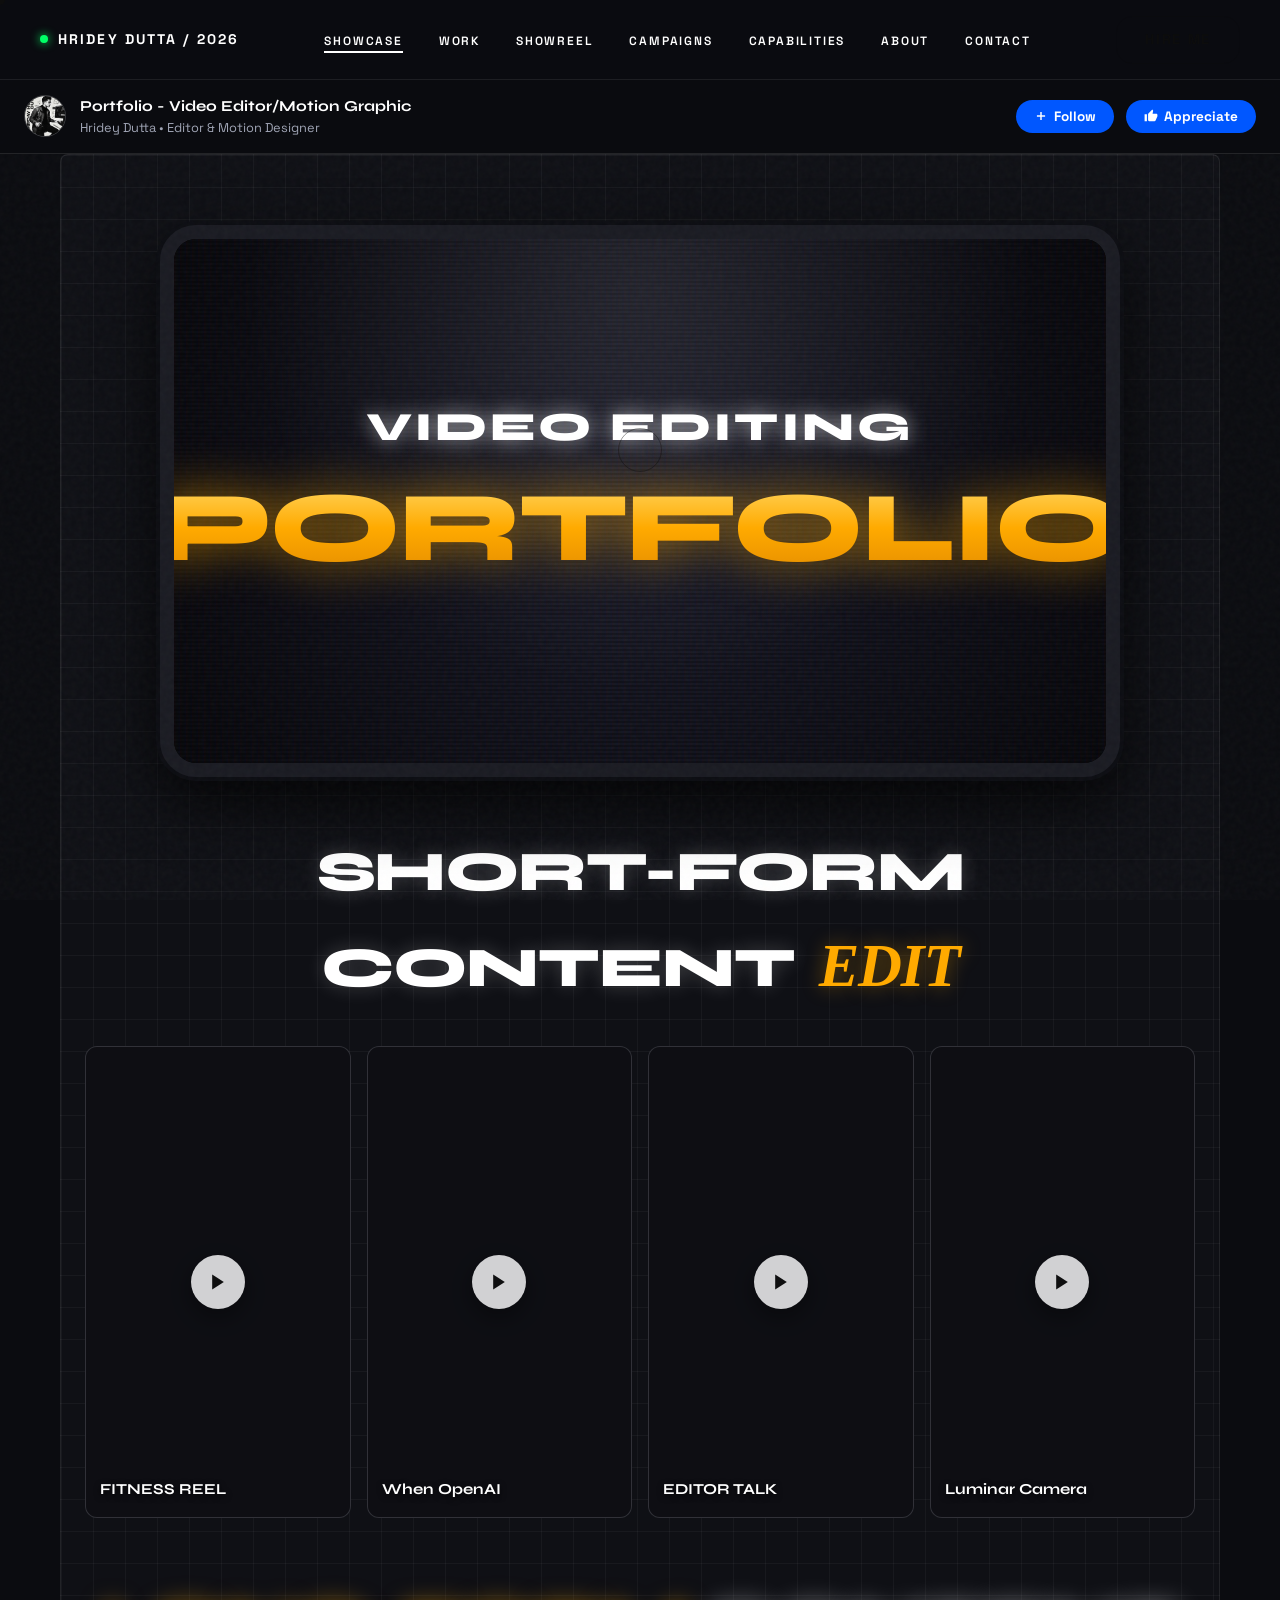
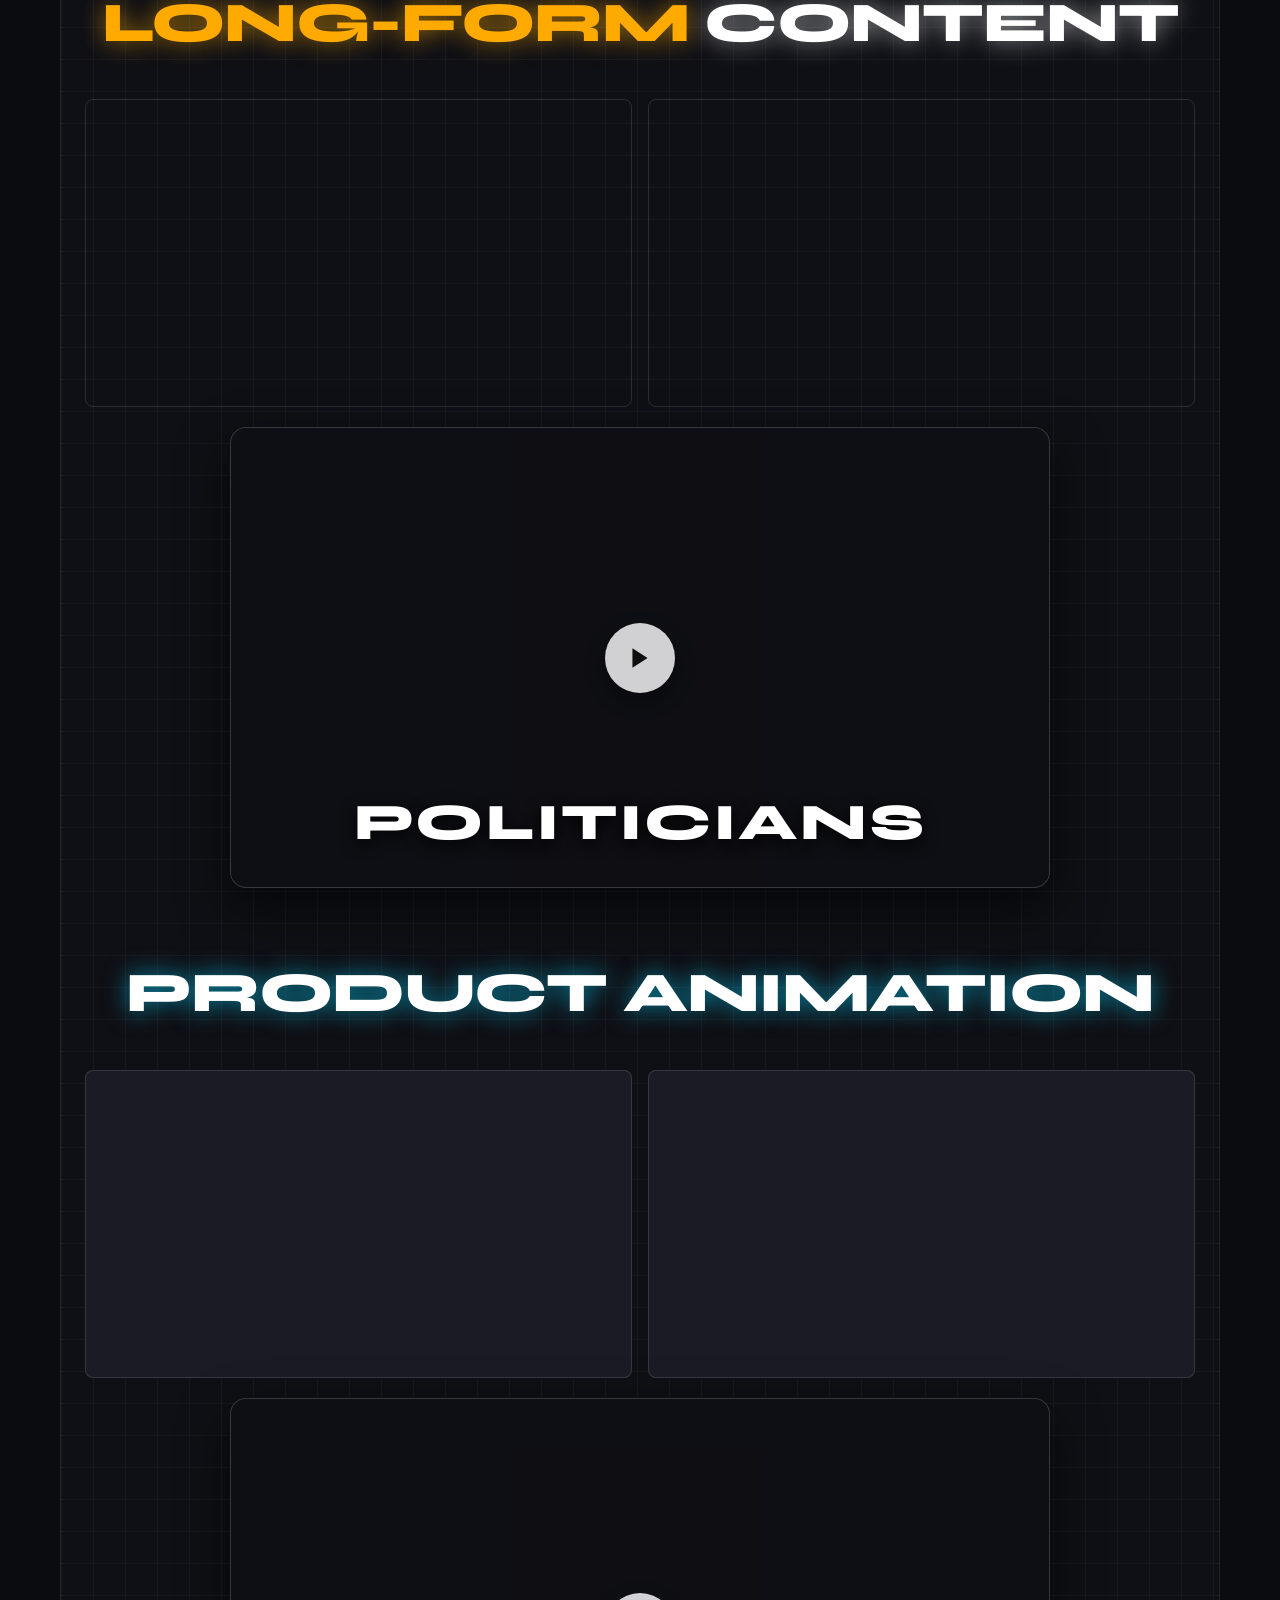
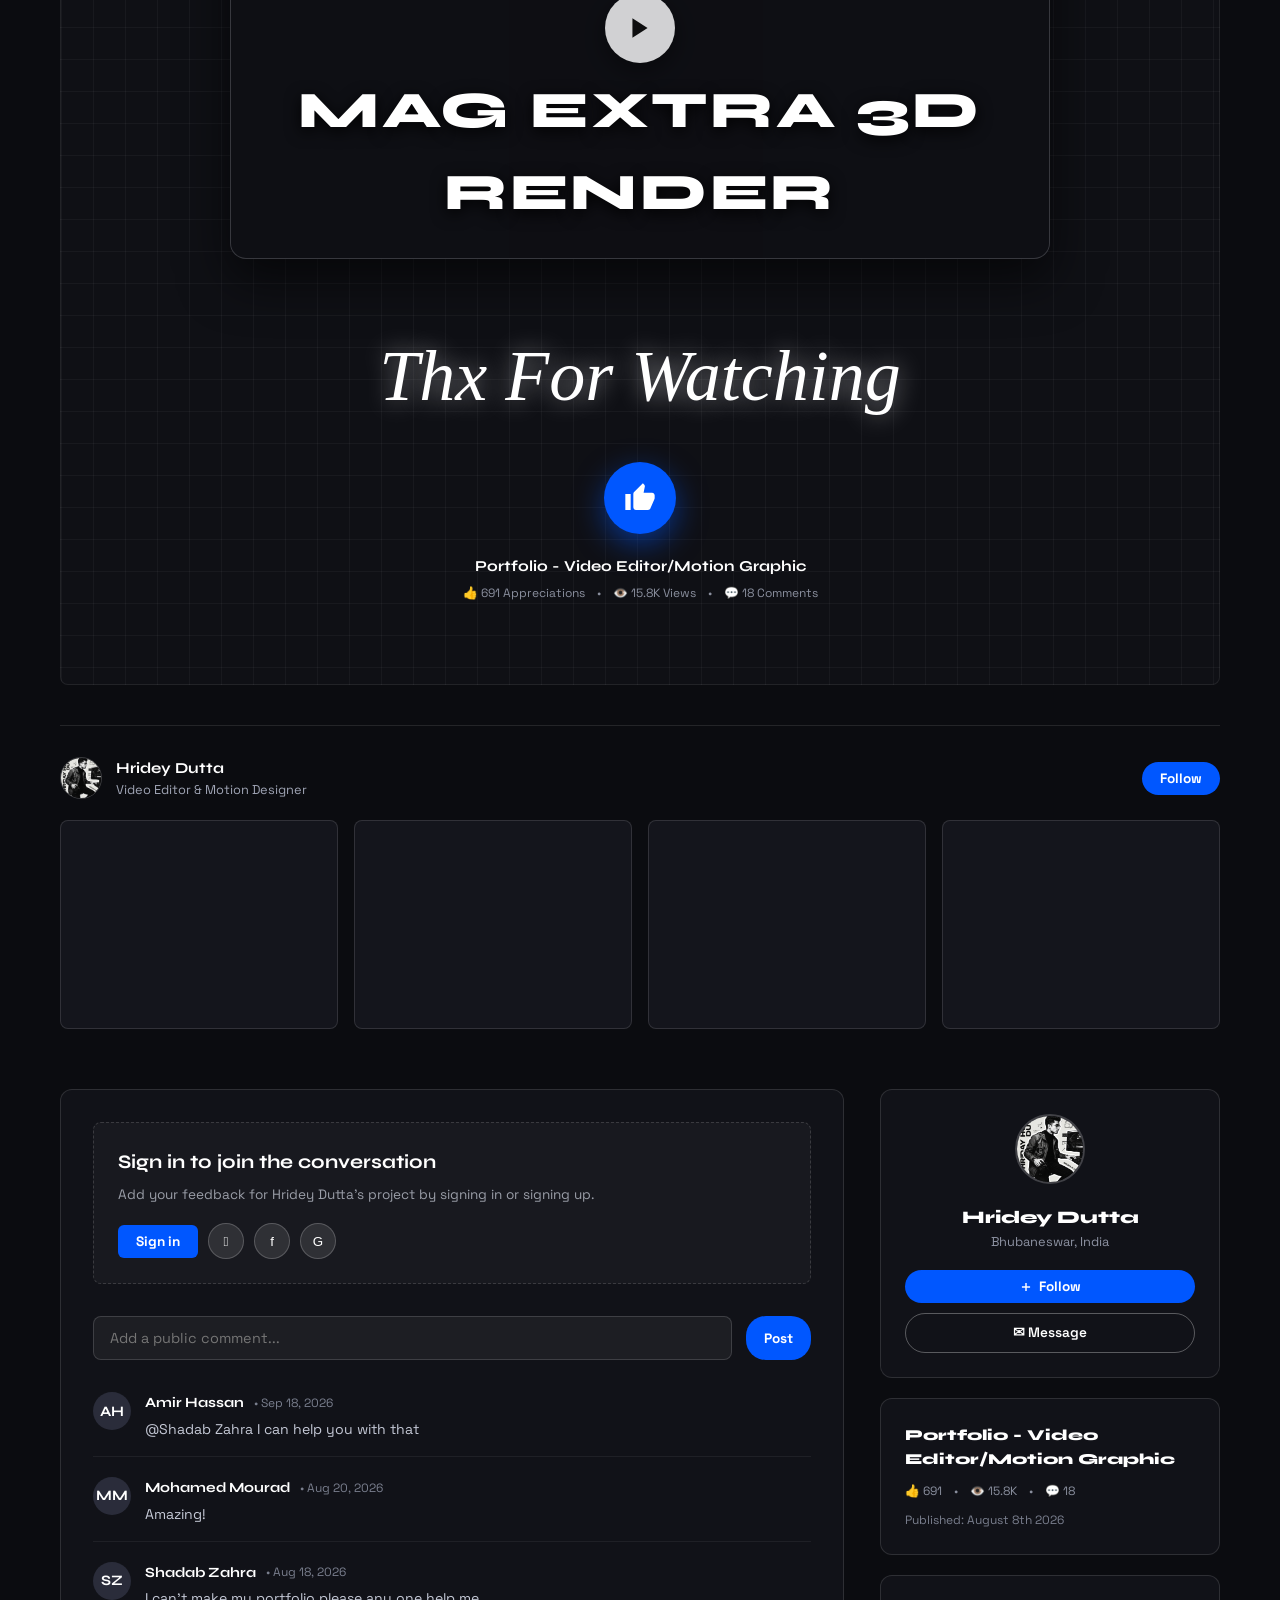
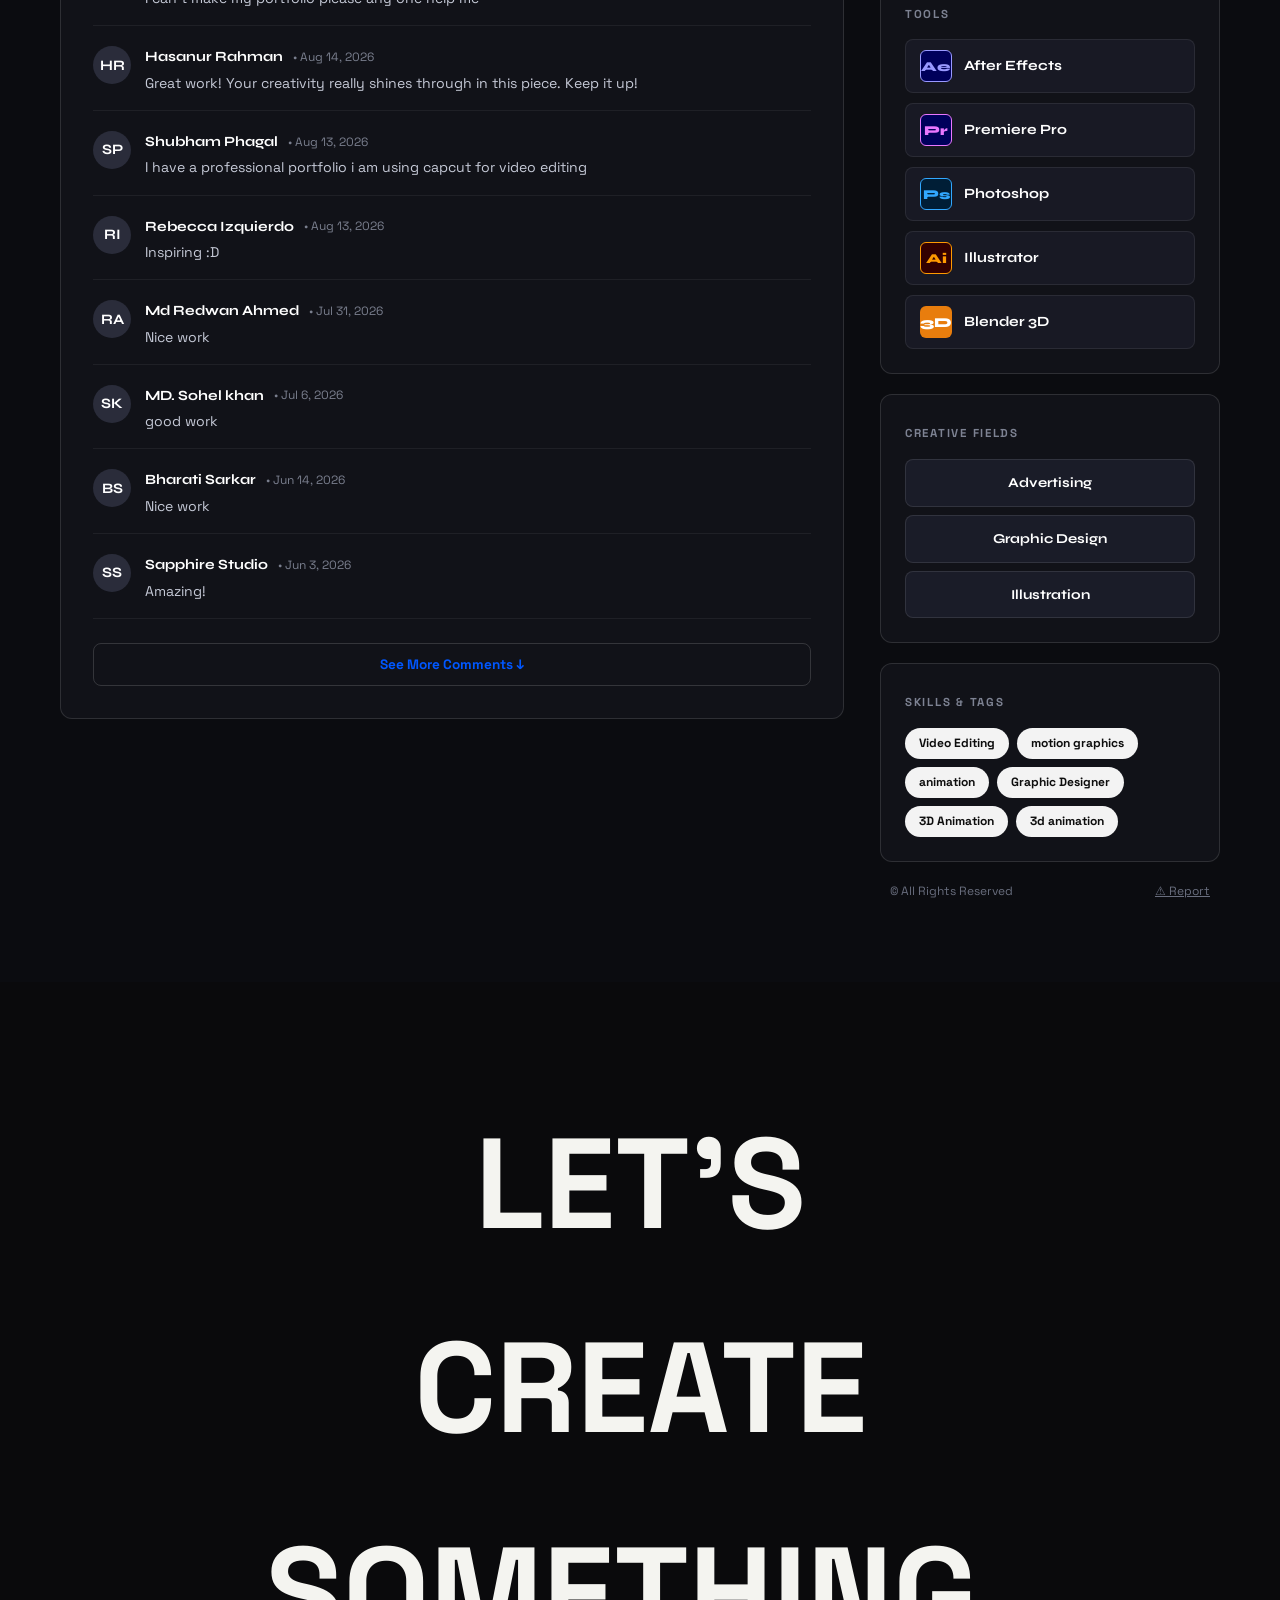
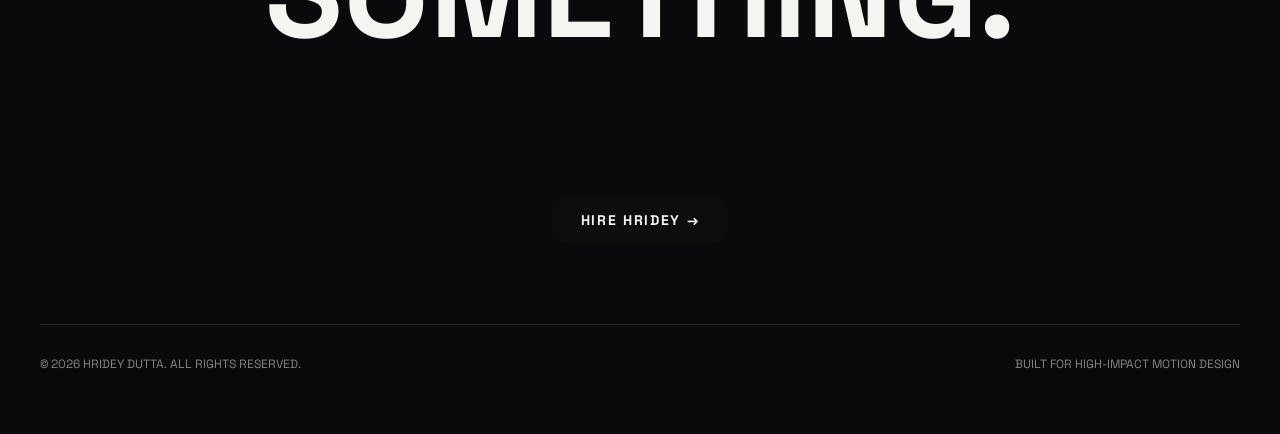
==== index.html @ b295a750 "Initial commit - Fully responsive portfolio website for Hridey Dutta with Git LFS" ====
<!DOCTYPE html>
<html lang="en">
<head>
  <meta charset="UTF-8">
  <meta name="viewport" content="width=device-width, initial-scale=1.0">
  <title>Portfolio - Video Editor / Motion Graphic :: Hridey Dutta 2026</title>
  <meta name="description" content="Official Behance Showcase Portfolio for Hridey Dutta — High-end Video Editor & Motion Graphic Designer featuring Short-Form Reels, Long-Form Content, and 3D Product Animation.">
  <link rel="stylesheet" href="styles.css?v=2026">
</head>
<body>

  <!-- Accessible Primary Semantic H1 -->
  <h1 class="sr-only">Hridey Dutta — Video Editor & Motion Graphic Designer Portfolio</h1>

  <!-- Background Technical Graph Paper Grid & Noise -->
  <div class="bg-grid"></div>
  <div class="bg-noise"></div>

  <!-- Custom Cursor Engine -->
  <div id="custom-cursor"></div>
  <div id="custom-cursor-follower">
    <span class="cursor-badge">PLAY</span>
  </div>

  <!-- Header Navigation -->
  <header class="header-nav">
    <a href="index.html" class="nav-brand">
      <span class="status-dot"></span>
      HRIDEY DUTTA / 2026
    </a>

    <ul class="nav-links">
      <li><a href="index.html" class="active" data-cursor="VIEW">SHOWCASE</a></li>
      <li><a href="work.html" data-cursor="VIEW">WORK</a></li>
      <li><a href="showreel.html" data-cursor="PLAY">SHOWREEL</a></li>
      <li><a href="campaigns.html" data-cursor="VIEW">CAMPAIGNS</a></li>
      <li><a href="capabilities.html" data-cursor="OPEN">CAPABILITIES</a></li>
      <li><a href="about.html" data-cursor="OPEN">ABOUT</a></li>
      <li><a href="contact.html" data-cursor="OPEN">CONTACT</a></li>
    </ul>

    <a href="contact.html" class="btn btn-secondary" data-cursor="OPEN">HIRE ME</a>

    <button class="btn btn-secondary mobile-menu-trigger" id="mobile-menu-trigger" aria-label="Open Navigation Menu">
      MENU
    </button>
  </header>

  <!-- Mobile Navigation Overlay -->
  <div class="mobile-nav-overlay" id="mobile-nav-overlay">
    <div class="mobile-nav-header">
      <a href="index.html" class="nav-brand">HRIDEY DUTTA / 2026</a>
      <button class="mobile-nav-close" id="mobile-nav-close" aria-label="Close Navigation Menu">&times;</button>
    </div>

    <ul class="mobile-nav-menu">
      <li><a href="index.html" class="active">SHOWCASE</a></li>
      <li><a href="work.html">WORK</a></li>
      <li><a href="showreel.html">SHOWREEL</a></li>
      <li><a href="campaigns.html">CAMPAIGNS</a></li>
      <li><a href="capabilities.html">CAPABILITIES</a></li>
      <li><a href="about.html">ABOUT</a></li>
      <li><a href="contact.html">CONTACT</a></li>
    </ul>

    <div class="mobile-nav-footer">
      <div>© 2026 HRIDEY DUTTA</div>
      <div>VIDEO & MOTION DESIGN</div>
    </div>
  </div>

  <!-- MAIN BEHANCE SHOWCASE CONTAINER -->
  <main class="behance-showcase-container">

    <!-- Sticky Top Creator Bar -->
    <div class="behance-top-bar">
      <div class="behance-creator-meta">
        <img src="assets/hridey_portrait.jpg" alt="Hridey Dutta" class="behance-avatar-img">
        <div class="behance-title-group">
          <h2>Portfolio - Video Editor/Motion Graphic</h2>
          <p>Hridey Dutta • Editor & Motion Designer</p>
        </div>
      </div>

      <div class="behance-top-actions">
        <button class="behance-btn-blue follow-toggle-btn" data-cursor="OPEN">
          <svg width="14" height="14" viewBox="0 0 24 24" fill="none" stroke="currentColor" stroke-width="2.5"><line x1="12" y1="5" x2="12" y2="19"/><line x1="5" y1="12" x2="19" y2="12"/></svg>
          <span class="follow-text">Follow</span>
        </button>
        <button class="behance-btn-blue appreciate-toggle-btn" data-cursor="OPEN">
          <svg width="14" height="14" viewBox="0 0 24 24" fill="currentColor"><path d="M1 21h4V9H1v12zm22-11c0-1.1-.9-2-2-2h-6.31l.95-4.57.03-.32c0-.41-.17-.79-.44-1.06L14.17 1 7.58 7.59C7.22 7.95 7 8.45 7 9v10c0 1.1.9 2 2 2h9c.83 0 1.54-.5 1.84-1.22l3.02-7.05c.09-.23.14-.47.14-.73v-2z"/></svg>
          <span class="appreciate-text">Appreciate</span>
        </button>
      </div>
    </div>

    <div class="behance-canvas">

      <!-- HERO SECTION: CRT TV SCREEN WITH "VIDEO EDITING PORTFOLIO" -->
      <div class="behance-grid-box">
        <div class="crt-hero-container open-modal-card"
             data-video="videos/showreel_main.mp4"
             data-title="VIDEO EDITING PORTFOLIO SHOWCASE"
             data-category-label="FEATURED SHOWREEL"
             data-year="2026"
             data-desc="Main featured video editing and motion graphics showcase compiling commercial edits, 3D product animations, and short-form content."
             data-tech="After Effects, Premiere Pro, DaVinci Resolve, Cinema 4D">
          <div class="crt-screen-content">
            <video muted loop playsinline autoplay preload="auto" style="position: absolute; inset: 0; width: 100%; height: 100%; object-fit: cover; opacity: 0.35;">
              <source src="videos/showreel_main.mp4" type="video/mp4">
            </video>
            <div class="crt-glow-title">
              <div class="sub-title">Video Editing</div>
              <div class="main-title">Portfolio</div>
            </div>
          </div>
        </div>

        <!-- SECTION 1: SHORT-FORM CONTENT EDIT -->
        <div class="behance-section-header">
          <h2 class="glow-title-bold">
            Short-Form Content <span class="glow-title-script">edit</span>
          </h2>
        </div>

        <div class="reels-grid-4">
          <!-- Reel 1 -->
          <div class="reel-card-portrait open-modal-card"
               data-video="videos/gym_fitness.mp4"
               data-title="HIGH RETENTION FITNESS REEL"
               data-category-label="SHORT-FORM REELS"
               data-year="2026"
               data-desc="Fast-paced workout short-form reel cut for high social media retention and speed ramp effects."
               data-tech="Premiere Pro, Optical Flow, Sound Design">
            <video muted loop playsinline preload="metadata">
              <source src="videos/gym_fitness.mp4" type="video/mp4">
            </video>
            <div class="reel-play-overlay">
              <div class="play-circle-icon">
                <svg width="20" height="20" viewBox="0 0 24 24" fill="currentColor"><polygon points="5 3 19 12 5 21 5 3"></polygon></svg>
              </div>
            </div>
            <div class="reel-card-text">FITNESS REEL</div>
          </div>

          <!-- Reel 2 -->
          <div class="reel-card-portrait open-modal-card"
               data-video="videos/gaming_gossip.mp4"
               data-title="WHEN OPENAI REEL — ESPORTS & TECH"
               data-category-label="SHORT-FORM REELS"
               data-year="2026"
               data-desc="Esports and AI news reel with kinetic captions, visual popups, and sound effect drops."
               data-tech="After Effects, Kinetic Captions, Sound FX">
            <video muted loop playsinline preload="metadata">
              <source src="videos/gaming_gossip.mp4" type="video/mp4">
            </video>
            <div class="reel-play-overlay">
              <div class="play-circle-icon">
                <svg width="20" height="20" viewBox="0 0 24 24" fill="currentColor"><polygon points="5 3 19 12 5 21 5 3"></polygon></svg>
              </div>
            </div>
            <div class="reel-card-text">When OpenAI</div>
          </div>

          <!-- Reel 3 -->
          <div class="reel-card-portrait open-modal-card"
               data-video="videos/teaser_2026.mp4"
               data-title="EDITOR PODCAST REEL — CINEMATIC"
               data-category-label="SHORT-FORM REELS"
               data-year="2026"
               data-desc="High-impact talking head podcast reel cut with ambient lighting and tight dialogue rhythm."
               data-tech="DaVinci Resolve, Premiere Pro">
            <video muted loop playsinline preload="metadata">
              <source src="videos/teaser_2026.mp4" type="video/mp4">
            </video>
            <div class="reel-play-overlay">
              <div class="play-circle-icon">
                <svg width="20" height="20" viewBox="0 0 24 24" fill="currentColor"><polygon points="5 3 19 12 5 21 5 3"></polygon></svg>
              </div>
            </div>
            <div class="reel-card-text">EDITOR TALK</div>
          </div>

          <!-- Reel 4 -->
          <div class="reel-card-portrait open-modal-card"
               data-video="videos/salon_grace.mp4"
               data-title="GRACE & GLAMOUR BEAUTY REEL"
               data-category-label="SHORT-FORM REELS"
               data-year="2026"
               data-desc="Luxury salon and beauty reel with soft cinematic color grade and aesthetic cuts."
               data-tech="Premiere Pro, Color Grade">
            <video muted loop playsinline preload="metadata">
              <source src="videos/salon_grace.mp4" type="video/mp4">
            </video>
            <div class="reel-play-overlay">
              <div class="play-circle-icon">
                <svg width="20" height="20" viewBox="0 0 24 24" fill="currentColor"><polygon points="5 3 19 12 5 21 5 3"></polygon></svg>
              </div>
            </div>
            <div class="reel-card-text">Luminar Camera</div>
          </div>
        </div>

        <!-- SECTION 2: LONG-FORM CONTENT -->
        <div class="behance-section-header" style="margin-top: 60px;">
          <h2 class="glow-title-bold">
            <span class="glow-yellow">Long-Form</span> <span class="glow-white">Content</span>
          </h2>
        </div>

        <div class="longform-top-row">
          <div class="longform-thumb-card open-modal-card"
               data-video="videos/car_mustang.mp4"
               data-title="FORD MUSTANG 1967 — AUTOMOTIVE FILM"
               data-category-label="LONG-FORM CONTENT"
               data-year="2026"
               data-desc="Automotive long-form feature video with raw muscle V8 sound design and cinematic speed ramps."
               data-tech="Premiere Pro, Sound Design, Color Correction">
            <video muted loop playsinline preload="metadata">
              <source src="videos/car_mustang.mp4" type="video/mp4">
            </video>
          </div>

          <div class="longform-thumb-card open-modal-card"
               data-video="videos/car_ferrari.mp4"
               data-title="FERRARI 458 — STANCE & DYNAMICS"
               data-category-label="LONG-FORM CONTENT"
               data-year="2026"
               data-desc="Precision beat synchronization and luxury color palette visual styling."
               data-tech="After Effects, DaVinci Resolve">
            <video muted loop playsinline preload="metadata">
              <source src="videos/car_ferrari.mp4" type="video/mp4">
            </video>
          </div>
        </div>

        <div class="longform-featured-card open-modal-card"
             data-video="videos/promo_superior_loom.mp4"
             data-title="POLITICIANS & COMMERCIAL ADS"
             data-category-label="LONG-FORM FEATURED"
             data-year="2026"
             data-desc="Featured long-form editorial cut combining graphic overlays, archival footage, and documentary pacing."
             data-tech="Premiere Pro, After Effects, Sound FX">
          <video muted loop playsinline preload="metadata">
            <source src="videos/promo_superior_loom.mp4" type="video/mp4">
          </video>
          <div class="reel-play-overlay">
            <div class="play-circle-icon" style="width: 70px; height: 70px;">
              <svg width="26" height="26" viewBox="0 0 24 24" fill="currentColor"><polygon points="5 3 19 12 5 21 5 3"></polygon></svg>
            </div>
          </div>
          <div class="featured-big-title">POLITICIANS</div>
        </div>

        <!-- SECTION 3: PRODUCT ANIMATION -->
        <div class="behance-section-header" style="margin-top: 60px;">
          <h2 class="glow-title-bold">
            <span class="glow-cyan">Product Animation</span>
          </h2>
        </div>

        <div class="blender-viewport-grid">
          <div class="blender-card open-modal-card"
               data-video="videos/motion_franchise.mp4"
               data-title="BLENDER 3D VIEWPORT SETUP"
               data-category-label="PRODUCT ANIMATION BREAKDOWN"
               data-year="2026"
               data-desc="3D Viewport layout and keyframe animation setup in Blender for commercial product renders."
               data-tech="Blender 3D, Octane Render">
            <video muted loop playsinline preload="metadata">
              <source src="videos/motion_franchise.mp4" type="video/mp4">
            </video>
          </div>

          <div class="blender-card open-modal-card"
               data-video="videos/promo_r1d1.mp4"
               data-title="STUDIO LIGHTING & COMPOSITING"
               data-category-label="PRODUCT ANIMATION BREAKDOWN"
               data-year="2026"
               data-desc="Studio lighting setup, material shading, and final compositing in Blender and After Effects."
               data-tech="Blender, After Effects">
            <video muted loop playsinline preload="metadata">
              <source src="videos/promo_r1d1.mp4" type="video/mp4">
            </video>
          </div>
        </div>

        <div class="longform-featured-card open-modal-card"
             data-video="videos/promo_r1d1.mp4"
             data-title="MAG EXTRA 3D PRODUCT COMMERCIAL"
             data-category-label="3D PRODUCT ANIMATION"
             data-year="2026"
             data-desc="Complete 3D product commercial featuring realistic bottle modeling, fluid simulation, and studio lighting."
             data-tech="Blender 3D, After Effects, Premiere Pro">
          <video muted loop playsinline preload="metadata">
            <source src="videos/promo_r1d1.mp4" type="video/mp4">
          </video>
          <div class="reel-play-overlay">
            <div class="play-circle-icon" style="width: 70px; height: 70px;">
              <svg width="26" height="26" viewBox="0 0 24 24" fill="currentColor"><polygon points="5 3 19 12 5 21 5 3"></polygon></svg>
            </div>
          </div>
          <div class="featured-big-title">MAG EXTRA 3D RENDER</div>
        </div>

        <!-- SECTION 4: THX FOR WATCHING & APPRECIATE CTA -->
        <div class="thx-section">
          <div class="thx-title">Thx For Watching</div>
          
          <button class="appreciate-btn-large appreciate-toggle-btn" id="appreciate-btn-main" title="Appreciate Project" data-cursor="OPEN">
            <svg width="32" height="32" viewBox="0 0 24 24" fill="currentColor"><path d="M1 21h4V9H1v12zm22-11c0-1.1-.9-2-2-2h-6.31l.95-4.57.03-.32c0-.41-.17-.79-.44-1.06L14.17 1 7.58 7.59C7.22 7.95 7 8.45 7 9v10c0 1.1.9 2 2 2h9c.83 0 1.54-.5 1.84-1.22l3.02-7.05c.09-.23.14-.47.14-.73v-2z"/></svg>
          </button>

          <div class="thx-project-info">Portfolio - Video Editor/Motion Graphic</div>
          <div class="thx-stats-meta">
            <span>👍 <span id="appreciation-count">691</span> Appreciations</span>
            <span>•</span>
            <span>👁️ 15.8K Views</span>
            <span>•</span>
            <span>💬 18 Comments</span>
          </div>
        </div>

      </div>

      <!-- SECTION 5: RELATED PROJECTS CAROUSEL ROW -->
      <div class="behance-related-row">
        <div class="behance-related-header">
          <div class="behance-creator-meta">
            <img src="assets/hridey_portrait.jpg" alt="Hridey Dutta" class="behance-avatar-img">
            <div class="behance-title-group">
              <h2>Hridey Dutta</h2>
              <p>Video Editor & Motion Designer</p>
            </div>
          </div>
          <button class="behance-btn-blue follow-toggle-btn" data-cursor="OPEN">
            <span class="follow-text">Follow</span>
          </button>
        </div>

        <div class="behance-related-grid">
          <div class="related-project-card open-modal-card"
               data-video="videos/showreel_main.mp4"
               data-title="RETRO CRT PORTFOLIO"
               data-category-label="CREATIVE PROJECT"
               data-year="2026"
               data-desc="Retro CRT TV style video showcase featuring kinetic typography and analog monitor glare."
               data-tech="After Effects, CRT FX">
            <video muted loop playsinline preload="metadata">
              <source src="videos/showreel_main.mp4" type="video/mp4">
            </video>
          </div>

          <div class="related-project-card open-modal-card"
               data-video="videos/motion_franchise.mp4"
               data-title="5-IN-1 BEAUTY BRAND PROMO"
               data-category-label="COMMERCIAL AD"
               data-year="2026"
               data-desc="Clean product showcase edit engineered for cosmetics and skincare brands."
               data-tech="Premiere Pro, After Effects">
            <video muted loop playsinline preload="metadata">
              <source src="videos/motion_franchise.mp4" type="video/mp4">
            </video>
          </div>

          <div class="related-project-card open-modal-card"
               data-video="videos/promo_superior_loom.mp4"
               data-title="SaaS DASHBOARD UI ANIMATION"
               data-category-label="MOTION GRAPHICS"
               data-year="2026"
               data-desc="Kinetic UI/UX screen interaction and vector motion design."
               data-tech="After Effects, Figma">
            <video muted loop playsinline preload="metadata">
              <source src="videos/promo_superior_loom.mp4" type="video/mp4">
            </video>
          </div>

          <div class="related-project-card open-modal-card"
               data-video="videos/salon_grace.mp4"
               data-title="BEVERAGE DRINK REEL"
               data-category-label="BEVERAGE AD"
               data-year="2026"
               data-desc="Vibrant summer beverage commercial edit with liquid splash transitions."
               data-tech="Premiere Pro, Speed Ramping">
            <video muted loop playsinline preload="metadata">
              <source src="videos/salon_grace.mp4" type="video/mp4">
            </video>
          </div>
        </div>
      </div>

      <!-- SECTION 6: BEHANCE 2-COLUMN DETAILS & COMMENTS -->
      <div class="behance-bottom-details">

        <!-- Left Column: Comments Thread -->
        <div class="comments-container-box">
          
          <div class="sign-in-prompt-card">
            <h3>Sign in to join the conversation</h3>
            <p>Add your feedback for Hridey Dutta's project by signing in or signing up.</p>
            <div class="sso-buttons-row">
              <button class="sso-btn">Sign in</button>
              <button class="sso-icon-btn" title="Apple Sign In"></button>
              <button class="sso-icon-btn" title="Facebook Sign In">f</button>
              <button class="sso-icon-btn" title="Google Sign In">G</button>
            </div>
          </div>

          <!-- Add Comment Form -->
          <form class="comment-input-form" id="live-comment-form">
            <input type="text" class="comment-input-box" id="new-comment-input" placeholder="Add a public comment..." required>
            <button type="submit" class="behance-btn-blue">Post</button>
          </form>

          <!-- Comments List -->
          <div class="comments-list" id="comments-list-container">

            <div class="comment-item">
              <div class="comment-avatar">AH</div>
              <div class="comment-content">
                <div class="comment-header-row">
                  <span class="comment-user-name">Amir Hassan</span>
                  <span class="comment-date">• Sep 18, 2026</span>
                </div>
                <div class="comment-body">@Shadab Zahra I can help you with that</div>
              </div>
            </div>

            <div class="comment-item">
              <div class="comment-avatar">MM</div>
              <div class="comment-content">
                <div class="comment-header-row">
                  <span class="comment-user-name">Mohamed Mourad</span>
                  <span class="comment-date">• Aug 20, 2026</span>
                </div>
                <div class="comment-body">Amazing!</div>
              </div>
            </div>

            <div class="comment-item">
              <div class="comment-avatar">SZ</div>
              <div class="comment-content">
                <div class="comment-header-row">
                  <span class="comment-user-name">Shadab Zahra</span>
                  <span class="comment-date">• Aug 18, 2026</span>
                </div>
                <div class="comment-body">I can't make my portfolio please any one help me</div>
              </div>
            </div>

            <div class="comment-item">
              <div class="comment-avatar">HR</div>
              <div class="comment-content">
                <div class="comment-header-row">
                  <span class="comment-user-name">Hasanur Rahman</span>
                  <span class="comment-date">• Aug 14, 2026</span>
                </div>
                <div class="comment-body">Great work! Your creativity really shines through in this piece. Keep it up!</div>
              </div>
            </div>

            <div class="comment-item">
              <div class="comment-avatar">SP</div>
              <div class="comment-content">
                <div class="comment-header-row">
                  <span class="comment-user-name">Shubham Phagal</span>
                  <span class="comment-date">• Aug 13, 2026</span>
                </div>
                <div class="comment-body">I have a professional portfolio i am using capcut for video editing</div>
              </div>
            </div>

            <div class="comment-item">
              <div class="comment-avatar">RI</div>
              <div class="comment-content">
                <div class="comment-header-row">
                  <span class="comment-user-name">Rebecca Izquierdo</span>
                  <span class="comment-date">• Aug 13, 2026</span>
                </div>
                <div class="comment-body">Inspiring :D</div>
              </div>
            </div>

            <div class="comment-item">
              <div class="comment-avatar">RA</div>
              <div class="comment-content">
                <div class="comment-header-row">
                  <span class="comment-user-name">Md Redwan Ahmed</span>
                  <span class="comment-date">• Jul 31, 2026</span>
                </div>
                <div class="comment-body">Nice work</div>
              </div>
            </div>

            <div class="comment-item">
              <div class="comment-avatar">SK</div>
              <div class="comment-content">
                <div class="comment-header-row">
                  <span class="comment-user-name">MD. Sohel khan</span>
                  <span class="comment-date">• Jul 6, 2026</span>
                </div>
                <div class="comment-body">good work</div>
              </div>
            </div>

            <div class="comment-item">
              <div class="comment-avatar">BS</div>
              <div class="comment-content">
                <div class="comment-header-row">
                  <span class="comment-user-name">Bharati Sarkar</span>
                  <span class="comment-date">• Jun 14, 2026</span>
                </div>
                <div class="comment-body">Nice work</div>
              </div>
            </div>

            <div class="comment-item">
              <div class="comment-avatar">SS</div>
              <div class="comment-content">
                <div class="comment-header-row">
                  <span class="comment-user-name">Sapphire Studio</span>
                  <span class="comment-date">• Jun 3, 2026</span>
                </div>
                <div class="comment-body">Amazing!</div>
              </div>
            </div>

          </div>

          <button class="see-more-comments-btn">See More Comments ↓</button>
        </div>

        <!-- Right Column: Sidebar Details -->
        <div class="sidebar-box-container">

          <!-- Owner Box -->
          <div class="sidebar-card sidebar-owner-card">
            <img src="assets/hridey_portrait.jpg" alt="Hridey Dutta" class="sidebar-owner-avatar">
            <div class="sidebar-owner-name">Hridey Dutta</div>
            <div class="sidebar-owner-location">Bhubaneswar, India</div>

            <div class="sidebar-actions-stack">
              <button class="behance-btn-blue follow-toggle-btn" style="width: 100%; justify-content: center;" data-cursor="OPEN">
                <svg width="14" height="14" viewBox="0 0 24 24" fill="none" stroke="currentColor" stroke-width="2.5"><line x1="12" y1="5" x2="12" y2="19"/><line x1="5" y1="12" x2="19" y2="12"/></svg>
                <span class="follow-text">Follow</span>
              </button>
              <a href="contact.html" class="behance-btn-outline" style="width: 100%; text-align: center; text-decoration: none;" data-cursor="OPEN">
                ✉ Message
              </a>
            </div>
          </div>

          <!-- Project Stats Box -->
          <div class="sidebar-card">
            <h4 class="sidebar-owner-name" style="font-size: 0.95rem;">Portfolio - Video Editor/Motion Graphic</h4>
            <div class="thx-stats-meta" style="justify-content: flex-start; margin-top: 10px;">
              <span>👍 691</span>
              <span>•</span>
              <span>👁️ 15.8K</span>
              <span>•</span>
              <span>💬 18</span>
            </div>
            <div class="comment-date" style="margin-top: 10px;">Published: August 8th 2026</div>
          </div>

          <!-- Tools Used Box -->
          <div class="sidebar-card">
            <span class="sidebar-section-title">TOOLS</span>
            <div class="tools-badge-list">
              <div class="software-badge-item">
                <div class="software-icon-box icon-ae">Ae</div>
                <div class="software-badge-name">After Effects</div>
              </div>

              <div class="software-badge-item">
                <div class="software-icon-box icon-pr">Pr</div>
                <div class="software-badge-name">Premiere Pro</div>
              </div>

              <div class="software-badge-item">
                <div class="software-icon-box icon-ps">Ps</div>
                <div class="software-badge-name">Photoshop</div>
              </div>

              <div class="software-badge-item">
                <div class="software-icon-box icon-ai">Ai</div>
                <div class="software-badge-name">Illustrator</div>
              </div>

              <div class="software-badge-item">
                <div class="software-icon-box icon-blender">3D</div>
                <div class="software-badge-name">Blender 3D</div>
              </div>
            </div>
          </div>

          <!-- Creative Fields Box -->
          <div class="sidebar-card">
            <span class="sidebar-section-title">CREATIVE FIELDS</span>
            <div class="creative-fields-stack">
              <div class="field-tag-button">Advertising</div>
              <div class="field-tag-button">Graphic Design</div>
              <div class="field-tag-button">Illustration</div>
            </div>
          </div>

          <!-- Skill Tags Box -->
          <div class="sidebar-card">
            <span class="sidebar-section-title">SKILLS & TAGS</span>
            <div class="pill-tags-flex">
              <span class="pill-tag-item">Video Editing</span>
              <span class="pill-tag-item">motion graphics</span>
              <span class="pill-tag-item">animation</span>
              <span class="pill-tag-item">Graphic Designer</span>
              <span class="pill-tag-item">3D Animation</span>
              <span class="pill-tag-item">3d animation</span>
            </div>
          </div>

          <!-- Footer Copyright & Report -->
          <div style="font-size: 0.75rem; color: #696e7e; display: flex; justify-content: space-between; align-items: center; padding: 0 10px;">
            <div>© All Rights Reserved</div>
            <a href="#" style="color: inherit; text-decoration: underline;">⚠ Report</a>
          </div>

        </div>

      </div>

    </div>

  </main>

  <!-- HOME FINAL CTA SECTION -->
  <section class="section-contact">
    <div class="contact-wrapper" style="grid-template-columns: 1fr; text-align: center; justify-items: center;">
      <h2 class="contact-editorial-title" style="font-size: clamp(3.5rem, 10vw, 10rem);">LET'S<br>CREATE<br>SOMETHING.</h2>
      <a href="contact.html" class="btn btn-primary" style="margin-top: 20px;" data-cursor="OPEN">HIRE HRIDEY →</a>
    </div>

    <div class="footer-bottom">
      <div>© 2026 HRIDEY DUTTA. ALL RIGHTS RESERVED.</div>
      <div>BUILT FOR HIGH-IMPACT MOTION DESIGN</div>
    </div>
  </section>

  <!-- FULLSCREEN VIDEO DETAIL MODAL -->
  <div class="modal-backdrop" id="video-modal">
    <div class="modal-container">
      <div class="modal-video-box">
        <video id="modal-video" controls playsinline class="modal-video">
          <source src="" type="video/mp4">
        </video>
      </div>
      <div class="modal-info-box">
        <div>
          <button class="modal-close-btn" id="modal-close" title="Close modal">&times;</button>
          <div class="modal-meta-row">
            <span id="modal-category">CATEGORY</span>
            <span>•</span>
            <span id="modal-year">2026</span>
          </div>
          <h2 class="modal-title" id="modal-title"></h2>
          <p class="modal-desc" id="modal-desc"></p>
          <div class="modal-section-subtitle">SOFTWARE & TOOLS USED</div>
          <div class="modal-tags" id="modal-tags"></div>
        </div>
        <div class="modal-section-subtitle" style="margin-top: 20px;">
          CREATIVE DIRECTION & EDIT BY HRIDEY DUTTA
        </div>
      </div>
    </div>
  </div>

  <script src="script.js?v=2026"></script>
</body>
</html>
---- styles.css ----
/* ==========================================================================
   HRIDEY DUTTA — 2026 VIDEO EDITOR & MOTION DESIGNER PORTFOLIO
   Design System: Minimal Editorial, High-Contrast Typography, Parallax Motion
   Multi-Page Architecture & Mobile Drawer Navigation System
   ========================================================================== */

@import url('https://fonts.googleapis.com/css2?family=Bebas+Neue&family=Space+Grotesk:wght@300;400;500;600;700&family=Syne:wght@700;800&display=swap');

:root {
  /* Color Palette */
  --bg-primary: #f4f4f0;
  --bg-secondary: #eaeaea;
  --bg-dark: #0a0a0c;
  --bg-card: #ffffff;
  
  --text-main: #0d0d0d;
  --text-muted: #555555;
  --text-light: #8e8e8e;
  --text-inverse: #f4f4f0;

  --accent-red: #ff2a5f;
  --accent-blue: #0066ff;
  --border-color: rgba(13, 13, 13, 0.12);
  --border-dark: rgba(255, 255, 255, 0.15);
  
  --grid-line: rgba(0, 0, 0, 0.05);

  /* Controlled Typography Token System (12, 14, 16, 20, 24, 32, 48, 64) */
  --text-micro: 0.75rem;       /* 12px */
  --text-small: 0.875rem;     /* 14px */
  --text-body: 1rem;          /* 16px */
  --text-large: 1.25rem;      /* 20px */
  --text-subheading: 1.5rem;  /* 24px */
  --text-heading: 2rem;       /* 32px */
  --text-display-lg: 3rem;    /* 48px */
  --text-display-xl: 4rem;    /* 64px */
  --text-section: clamp(2.5rem, 6vw, 4.5rem);
  --text-hero-display: clamp(4.5rem, 16vw, 20rem);

  /* Controlled Radius Scale (0px, 4px, 8px, 16px) */
  --radius-none: 0px;
  --radius-sm: 4px;
  --radius-md: 8px;
  --radius-lg: 16px;

  /* Controlled Spacing Tokens (8, 12, 16, 24, 32, 48, 64, 96) */
  --space-1: 8px;
  --space-2: 12px;
  --space-3: 16px;
  --space-4: 24px;
  --space-5: 32px;
  --space-6: 48px;
  --space-7: 64px;
  --space-8: 96px;

  /* Fonts */
  --font-display: 'Bebas Neue', 'Syne', sans-serif;
  --font-syne: 'Syne', sans-serif;
  --font-mono: 'Space Grotesk', -apple-system, sans-serif;

  /* Spacing & Layout */
  --header-height: 80px;
  --container-max: 1600px;
  --transition-fast: 0.25s cubic-bezier(0.16, 1, 0.3, 1);
  --transition-smooth: 0.5s cubic-bezier(0.16, 1, 0.3, 1);
}

/* Reset & Box Sizing */
*, *::before, *::after {
  box-sizing: border-box;
  margin: 0;
  padding: 0;
}

/* Screen Reader Only Accessible Utility */
.sr-only {
  position: absolute;
  width: 1px;
  height: 1px;
  padding: 0;
  margin: -1px;
  overflow: hidden;
  clip: rect(0, 0, 0, 0);
  white-space: nowrap;
  border: 0;
}

html {
  font-family: var(--font-mono);
  background-color: var(--bg-primary);
  color: var(--text-main);
  scroll-behavior: smooth;
  width: 100%;
  max-width: 100%;
  overflow-x: hidden;
  -webkit-font-smoothing: antialiased;
  -moz-osx-font-smoothing: grayscale;
}

body {
  position: relative;
  width: 100%;
  max-width: 100%;
  overflow-x: hidden;
  line-height: 1.6;
}

img, video, iframe {
  max-width: 100%;
}

body.mobile-menu-open {
  overflow: hidden !important;
}

/* Technical Graph Paper Grid Background */
.bg-grid {
  position: fixed;
  top: 0;
  left: 0;
  right: 0;
  bottom: 0;
  width: 100%;
  height: 100%;
  pointer-events: none;
  z-index: 0;
  background-image: 
    linear-gradient(to right, var(--grid-line) 1px, transparent 1px),
    linear-gradient(to bottom, var(--grid-line) 1px, transparent 1px);
  background-size: 40px 40px;
  opacity: 0.85;
  transition: transform 0.1s linear;
}

/* Subtle Film Noise Texture */
.bg-noise {
  position: fixed;
  top: 0;
  left: 0;
  right: 0;
  bottom: 0;
  width: 100%;
  height: 100%;
  pointer-events: none;
  z-index: 1;
  opacity: 0.035;
  background-image: url("data:image/svg+xml,%3Csvg viewBox='0 0 200 200' xmlns='http://www.w3.org/2000/svg'%3E%3Cfilter id='noiseFilter'%3E%3CfeTurbulence type='fractalNoise' baseFrequency='0.8' numOctaves='3' stitchTiles='stitch'/%3E%3C/filter%3E%3Crect width='100%25' height='100%25' filter='url(%23noiseFilter)'/%3E%3C/svg%3E");
}

/* Custom Cursor */
#custom-cursor {
  position: fixed;
  top: 0;
  left: 0;
  width: 10px;
  height: 10px;
  background-color: var(--text-main);
  border-radius: 50%;
  pointer-events: none;
  z-index: 9999;
  transform: translate(-50%, -50%);
  transition: width 0.3s ease, height 0.3s ease, background-color 0.3s ease;
}

#custom-cursor-follower {
  position: fixed;
  top: 0;
  left: 0;
  width: 44px;
  height: 44px;
  border: 1.5px solid rgba(13, 13, 13, 0.4);
  border-radius: 50%;
  pointer-events: none;
  z-index: 9998;
  transform: translate(-50%, -50%);
  display: flex;
  align-items: center;
  justify-content: center;
  transition: transform 0.15s ease-out, width 0.3s ease, height 0.3s ease, border-color 0.3s ease, background-color 0.3s ease;
}

#custom-cursor-follower .cursor-badge {
  font-family: var(--font-mono);
  font-size: var(--text-micro);
  font-weight: 700;
  letter-spacing: 0.1em;
  color: var(--text-inverse);
  opacity: 0;
  transform: scale(0.5);
  transition: opacity 0.2s ease, transform 0.2s ease;
  text-transform: uppercase;
}

/* Active Hover Cursor States */
body.cursor-hover-video #custom-cursor-follower {
  width: 80px;
  height: 80px;
  background-color: var(--text-main);
  border-color: var(--text-main);
}

body.cursor-hover-video #custom-cursor-follower .cursor-badge {
  opacity: 1;
  transform: scale(1);
}

body.cursor-hover-link #custom-cursor-follower {
  width: 60px;
  height: 60px;
  background-color: var(--accent-red);
  border-color: var(--accent-red);
}

body.cursor-hover-link #custom-cursor-follower .cursor-badge {
  opacity: 1;
  transform: scale(1);
}

/* Standardized Button System (3 System Variants) */
.btn {
  font-family: var(--font-mono);
  font-size: var(--text-small);
  font-weight: 700;
  letter-spacing: 0.12em;
  text-transform: uppercase;
  height: 48px;
  padding: 0 28px;
  border-radius: var(--radius-lg);
  display: inline-flex;
  align-items: center;
  justify-content: center;
  gap: 10px;
  cursor: pointer;
  text-decoration: none;
  transition: all var(--transition-fast);
  outline: none;
  white-space: nowrap;
}

/* Variant 1: PRIMARY */
.btn-primary {
  background-color: var(--text-main);
  color: var(--text-inverse);
  border: 1.5px solid var(--text-main);
}

.btn-primary:hover {
  background-color: var(--accent-red);
  border-color: var(--accent-red);
  color: #ffffff;
  transform: translateY(-2px);
}

/* Variant 2: SECONDARY */
.btn-secondary {
  background-color: transparent;
  color: var(--text-main);
  border: 1.5px solid var(--border-color);
}

.btn-secondary:hover {
  background-color: var(--text-main);
  color: var(--text-inverse);
  border-color: var(--text-main);
  transform: translateY(-2px);
}

/* Variant 3: GHOST */
.btn-ghost {
  background-color: transparent;
  color: var(--text-main);
  border: none;
  padding: 0;
  height: auto;
  border-radius: 0;
}

.btn-ghost:hover {
  color: var(--accent-red);
}

/* Header & Global Navigation */
.header-nav {
  position: fixed;
  top: 0;
  left: 0;
  width: 100%;
  height: var(--header-height);
  padding: 0 40px;
  display: flex;
  align-items: center;
  justify-content: space-between;
  z-index: 1000;
  background: rgba(11, 12, 16, 0.88);
  backdrop-filter: blur(18px);
  -webkit-backdrop-filter: blur(18px);
  border-bottom: 1px solid rgba(255, 255, 255, 0.08);
  color: #ffffff;
}

.nav-brand {
  font-family: var(--font-mono);
  font-weight: 700;
  font-size: var(--text-small);
  letter-spacing: 0.15em;
  text-transform: uppercase;
  text-decoration: none;
  color: inherit;
  display: flex;
  align-items: center;
  gap: 10px;
  white-space: nowrap;
}

.nav-brand .status-dot {
  width: 8px;
  height: 8px;
  background-color: #00ff66;
  border-radius: 50%;
  box-shadow: 0 0 10px #00ff66;
  animation: pulse 2s infinite;
}

@keyframes pulse {
  0% { opacity: 0.4; }
  50% { opacity: 1; }
  100% { opacity: 0.4; }
}

.nav-links {
  display: flex;
  align-items: center;
  gap: 36px;
  list-style: none;
}

.nav-links a {
  font-family: var(--font-mono);
  font-size: var(--text-micro);
  font-weight: 600;
  letter-spacing: 0.15em;
  text-transform: uppercase;
  text-decoration: none;
  color: inherit;
  position: relative;
  transition: opacity 0.2s ease;
}

.nav-links a.active,
.nav-links a:hover {
  opacity: 1;
}

.nav-links a::after {
  content: '';
  position: absolute;
  bottom: -4px;
  left: 0;
  width: 0%;
  height: 2px;
  background-color: currentColor;
  transition: width 0.3s ease;
}

.nav-links a.active::after,
.nav-links a:hover::after {
  width: 100%;
}

.mobile-menu-trigger {
  display: none;
  background: #0057ff;
  color: #ffffff;
  border: none;
  font-family: var(--font-mono);
  font-size: 0.8rem;
  font-weight: 700;
  letter-spacing: 0.12em;
  padding: 8px 16px;
  border-radius: 20px;
  cursor: pointer;
  align-items: center;
  justify-content: center;
  min-height: 38px;
  box-shadow: 0 4px 14px rgba(0, 87, 255, 0.4);
  transition: all 0.2s ease;
}

.mobile-menu-trigger:hover,
.mobile-menu-trigger:active {
  background: #0046d1;
  transform: translateY(-1px);
}

/* Fullscreen Mobile Navigation Drawer Overlay */
.mobile-nav-overlay {
  position: fixed;
  inset: 0;
  background: rgba(10, 11, 15, 0.98);
  backdrop-filter: blur(24px);
  -webkit-backdrop-filter: blur(24px);
  color: #ffffff;
  z-index: 999999;
  display: flex;
  flex-direction: column;
  justify-content: space-between;
  padding: 32px 24px 40px 24px;
  opacity: 0;
  visibility: hidden;
  pointer-events: none;
  transition: opacity 0.35s cubic-bezier(0.16, 1, 0.3, 1), visibility 0.35s ease;
  overflow-y: auto;
}

.mobile-nav-overlay.active {
  opacity: 1;
  visibility: visible;
  pointer-events: auto;
}

.mobile-nav-header {
  display: flex;
  justify-content: space-between;
  align-items: center;
  width: 100%;
  padding-bottom: 20px;
  border-bottom: 1px solid rgba(255, 255, 255, 0.1);
}

.mobile-nav-close {
  background: rgba(255, 255, 255, 0.1);
  border: 1.5px solid rgba(255, 255, 255, 0.25);
  color: #ffffff;
  width: 44px;
  height: 44px;
  border-radius: 50%;
  font-size: 1.8rem;
  line-height: 1;
  display: flex;
  align-items: center;
  justify-content: center;
  cursor: pointer;
  transition: background 0.2s ease, transform 0.2s ease;
}

.mobile-nav-close:hover,
.mobile-nav-close:active {
  background: rgba(255, 255, 255, 0.25);
  transform: scale(0.95);
}

.mobile-nav-menu {
  display: flex;
  flex-direction: column;
  gap: 16px;
  list-style: none;
  margin: 30px 0;
}

.mobile-nav-menu a {
  font-family: var(--font-syne);
  font-size: clamp(1.8rem, 7.5vw, 3.2rem);
  font-weight: 800;
  color: #ffffff;
  text-decoration: none;
  text-transform: uppercase;
  letter-spacing: -0.01em;
  min-height: 48px;
  display: flex;
  align-items: center;
  transition: color 0.2s ease, transform 0.2s ease;
}

.mobile-nav-menu a:hover,
.mobile-nav-menu a.active {
  color: #ffaa00;
  transform: translateX(8px);
}

.mobile-nav-footer {
  font-family: var(--font-mono);
  font-size: var(--text-micro);
  color: rgba(255, 255, 255, 0.5);
  display: flex;
  justify-content: space-between;
  align-items: center;
  padding-top: 20px;
  border-top: 1px solid rgba(255, 255, 255, 0.08);
}

/* Page Header Banner (For Internal Pages) */
.page-header {
  position: relative;
  width: 100%;
  padding: 140px 40px 60px 40px;
  border-bottom: 1px solid var(--border-color);
  background-color: var(--bg-primary);
  z-index: 2;
}

.page-header-tag {
  font-family: var(--font-mono);
  font-size: var(--text-micro);
  font-weight: 700;
  letter-spacing: 0.2em;
  text-transform: uppercase;
  color: var(--accent-red);
  margin-bottom: 12px;
  display: block;
}

.page-header-title {
  font-family: var(--font-display);
  font-size: clamp(3.5rem, 9vw, 8rem);
  line-height: 0.88;
  letter-spacing: -0.04em;
  text-transform: uppercase;
  color: var(--text-main);
}

.page-header-desc {
  font-family: var(--font-mono);
  font-size: var(--text-body);
  color: var(--text-muted);
  max-width: 650px;
  margin-top: 16px;
}

/* HERO SECTION (Home Page) */
.hero-section {
  position: relative;
  width: 100%;
  min-height: 100vh;
  padding: 120px 40px 60px 40px;
  display: flex;
  flex-direction: column;
  justify-content: space-between;
  overflow: hidden;
  z-index: 2;
}

.hero-top-bar {
  display: flex;
  align-items: flex-start;
  justify-content: space-between;
  width: 100%;
  position: relative;
  z-index: 5;
}

.hero-label-top {
  font-family: var(--font-mono);
  font-size: var(--text-small);
  font-weight: 700;
  letter-spacing: 0.25em;
  text-transform: uppercase;
  line-height: 1.4;
  color: var(--text-main);
  border-left: 2px solid var(--text-main);
  padding-left: 14px;
}

.hero-year-badge {
  font-family: var(--font-display);
  font-size: clamp(4rem, 8vw, 9rem);
  line-height: 0.8;
  letter-spacing: 0.02em;
  color: var(--text-main);
  text-align: right;
  user-select: none;
  transition: transform 0.1s ease-out;
}

/* Typographic Composition & Depth Layering */
.hero-composition {
  position: relative;
  width: 100%;
  flex: 1;
  display: flex;
  align-items: center;
  justify-content: center;
  margin: 20px 0;
  min-height: 55vh;
}

.hero-text-wrapper {
  position: relative;
  width: 100%;
  display: flex;
  flex-direction: column;
  user-select: none;
  z-index: 3;
}

.hero-title-line {
  display: block;
  font-family: var(--font-display);
  font-size: var(--text-hero-display);
  font-weight: 900;
  line-height: 0.78;
  letter-spacing: -0.04em;
  color: var(--text-main);
  text-transform: uppercase;
  position: relative;
  white-space: nowrap;
  transition: transform 0.12s ease-out;
}

.hero-title-line.line-1 {
  align-self: flex-start;
  z-index: 1;
  letter-spacing: -0.05em;
}

.hero-title-line.line-2 {
  align-self: flex-end;
  z-index: 4;
  margin-top: -0.1em;
}

/* Portrait Cutout Overlay */
.hero-portrait-container {
  position: absolute;
  top: 50%;
  right: 18%;
  transform: translateY(-50%);
  width: clamp(260px, 30vw, 500px);
  height: clamp(360px, 40vw, 700px);
  z-index: 3;
  pointer-events: auto;
  transition: transform 0.15s ease-out;
}

.hero-portrait-img {
  width: 100%;
  height: 100%;
  object-fit: cover;
  filter: grayscale(100%) contrast(125%) brightness(95%);
  mix-blend-mode: multiply;
  mask-image: linear-gradient(to bottom, rgba(0,0,0,1) 85%, rgba(0,0,0,0) 100%);
  -webkit-mask-image: linear-gradient(to bottom, rgba(0,0,0,1) 85%, rgba(0,0,0,0) 100%);
  drop-shadow: 0 20px 40px rgba(0,0,0,0.15);
  border-radius: var(--radius-sm);
}

.hero-portrait-container::after {
  content: 'HRIDEY DUTTA // EDITORIAL 2026';
  position: absolute;
  bottom: -15px;
  right: 0;
  background-color: var(--text-main);
  color: var(--text-inverse);
  font-family: var(--font-mono);
  font-size: var(--text-micro);
  font-weight: 700;
  letter-spacing: 0.18em;
  padding: 4px 12px;
  text-transform: uppercase;
  border-radius: var(--radius-sm);
}

/* Abstract Floating Vector Symbols */
.hero-symbol {
  position: absolute;
  pointer-events: none;
  z-index: 4;
  fill: none;
  stroke: var(--text-main);
  stroke-width: 1.5;
  transition: transform 0.2s ease-out;
}

.symbol-starburst {
  top: 15%;
  left: 38%;
  width: 48px;
  height: 48px;
  animation: spinSlow 20s linear infinite;
}

.symbol-cross {
  bottom: 25%;
  left: 8%;
  width: 32px;
  height: 32px;
}

.symbol-diamond {
  top: 60%;
  right: 8%;
  width: 40px;
  height: 40px;
  transform: rotate(45deg);
}

.symbol-target {
  top: 10%;
  right: 32%;
  width: 56px;
  height: 56px;
}

@keyframes spinSlow {
  from { transform: rotate(0deg); }
  to { transform: rotate(360deg); }
}

/* Hero Bottom Bar */
.hero-bottom-bar {
  display: flex;
  align-items: flex-end;
  justify-content: space-between;
  width: 100%;
  position: relative;
  z-index: 5;
  border-top: 1px solid var(--border-color);
  padding-top: 20px;
}

.hero-label-bottom {
  font-family: var(--font-mono);
  font-size: var(--text-micro);
  font-weight: 600;
  letter-spacing: 0.15em;
  text-transform: uppercase;
  color: var(--text-muted);
}

.hero-specs-badge {
  display: flex;
  gap: 16px;
  font-family: var(--font-mono);
  font-size: var(--text-micro);
  font-weight: 700;
  letter-spacing: 0.15em;
  color: var(--text-main);
}

.hero-specs-badge span {
  padding: 4px 10px;
  background-color: rgba(0, 0, 0, 0.04);
  border: 1px solid var(--border-color);
  border-radius: var(--radius-sm);
}

/* HOME INTRO STATEMENT SECTION */
.section-home-intro {
  padding: 80px 40px;
  border-bottom: 1px solid var(--border-color);
  background-color: var(--bg-primary);
  position: relative;
  z-index: 2;
}

.home-intro-wrapper {
  max-width: var(--container-max);
  margin: 0 auto;
  display: grid;
  grid-template-columns: 300px 1fr;
  gap: 60px;
  align-items: center;
}

.intro-tag {
  font-family: var(--font-mono);
  font-size: var(--text-micro);
  font-weight: 700;
  letter-spacing: 0.2em;
  text-transform: uppercase;
  color: var(--accent-red);
}

.intro-text {
  font-family: var(--font-syne);
  font-size: clamp(1.8rem, 3.5vw, 3rem);
  font-weight: 700;
  line-height: 1.25;
  color: var(--text-main);
}

/* FEATURED WORK & WORK GRID SYSTEM */
.section-work {
  position: relative;
  width: 100%;
  padding: 100px 40px;
  z-index: 5;
}

.section-title-editorial {
  font-family: var(--font-display);
  font-size: var(--text-section);
  line-height: 0.88;
  letter-spacing: -0.04em;
  color: var(--text-main);
  text-transform: uppercase;
  margin-bottom: 32px;
}

.work-filter-bar {
  display: flex;
  flex-wrap: wrap;
  gap: 12px;
  margin-bottom: 48px;
  border-bottom: 1px solid var(--border-color);
  padding-bottom: 20px;
}

.filter-btn {
  font-family: var(--font-mono);
  font-size: var(--text-micro);
  font-weight: 700;
  letter-spacing: 0.15em;
  text-transform: uppercase;
  background: transparent;
  color: var(--text-muted);
  border: 1.5px solid var(--border-color);
  padding: 10px 20px;
  border-radius: var(--radius-lg);
  cursor: pointer;
  transition: all 0.25s ease;
}

.filter-btn.active, .filter-btn:hover {
  background: var(--text-main);
  color: var(--text-inverse);
  border-color: var(--text-main);
}

/* Balanced 2-Column Desktop Grid System */
.project-grid-balanced {
  display: grid;
  grid-template-columns: repeat(2, 1fr);
  gap: 36px;
  width: 100%;
}

.project-card {
  position: relative;
  border-radius: var(--radius-sm);
  overflow: hidden;
  background-color: var(--bg-card);
  border: 1px solid var(--border-color);
  cursor: pointer;
  transition: transform 0.4s cubic-bezier(0.16, 1, 0.3, 1), box-shadow 0.4s ease;
}

.project-card:hover {
  transform: translateY(-6px);
  box-shadow: 0 20px 40px rgba(0, 0, 0, 0.12);
}

.card-media-wrapper {
  position: relative;
  width: 100%;
  aspect-ratio: 16 / 9;
  overflow: hidden;
  background-color: #111111;
}

.card-media-wrapper video,
.card-media-wrapper img {
  width: 100%;
  height: 100%;
  object-fit: cover;
  transition: transform 0.6s cubic-bezier(0.16, 1, 0.3, 1);
}

.project-card:hover .card-media-wrapper video,
.project-card:hover .card-media-wrapper img {
  transform: scale(1.04);
}

.card-overlay {
  position: absolute;
  inset: 0;
  background: linear-gradient(to top, rgba(10,10,12,0.95) 0%, rgba(10,10,12,0.3) 60%, transparent 100%);
  display: flex;
  flex-direction: column;
  justify-content: space-between;
  padding: 24px;
  color: var(--text-inverse);
}

.card-top-info {
  display: flex;
  justify-content: space-between;
  align-items: center;
}

.card-category {
  font-family: var(--font-mono);
  font-size: var(--text-micro);
  font-weight: 700;
  letter-spacing: 0.18em;
  text-transform: uppercase;
  background-color: rgba(255, 255, 255, 0.15);
  padding: 4px 10px;
  border-radius: var(--radius-sm);
  backdrop-filter: blur(8px);
}

.card-year {
  font-family: var(--font-mono);
  font-size: var(--text-micro);
  font-weight: 600;
  opacity: 0.8;
}

.card-bottom-info {
  margin-top: auto;
}

.card-title {
  font-family: var(--font-syne);
  font-size: var(--text-subheading);
  font-weight: 800;
  line-height: 1.2;
  text-transform: uppercase;
  margin-bottom: 8px;
}

.card-description {
  font-family: var(--font-mono);
  font-size: var(--text-small);
  color: rgba(255, 255, 255, 0.85);
  margin-bottom: 16px;
  line-height: 1.5;
  display: -webkit-box;
  -webkit-line-clamp: 2;
  line-clamp: 2;
  -webkit-box-orient: vertical;
  overflow: hidden;
}

.card-tech-stack {
  display: flex;
  flex-wrap: wrap;
  gap: 8px;
}

.tech-tag {
  font-family: var(--font-mono);
  font-size: var(--text-micro);
  font-weight: 700;
  letter-spacing: 0.1em;
  text-transform: uppercase;
  padding: 4px 10px;
  border: 1px solid rgba(255, 255, 255, 0.3);
  border-radius: var(--radius-lg);
}

/* SHOWREEL HERO PAGE & SECTION */
.showreel-section {
  position: relative;
  width: 100%;
  padding: 100px 40px;
  z-index: 5;
}

.showreel-wrapper {
  position: relative;
  width: 100%;
  max-width: var(--container-max);
  margin: 0 auto;
  aspect-ratio: 16 / 9;
  border-radius: var(--radius-md);
  overflow: hidden;
  background-color: var(--bg-dark);
  box-shadow: 0 30px 60px rgba(0, 0, 0, 0.2);
}

.showreel-video {
  width: 100%;
  height: 100%;
  object-fit: cover;
  display: block;
}

.showreel-overlay {
  position: absolute;
  inset: 0;
  background: linear-gradient(to top, rgba(0,0,0,0.85) 0%, transparent 60%);
  display: flex;
  flex-direction: column;
  justify-content: space-between;
  padding: 40px;
  color: var(--text-inverse);
  pointer-events: none;
}

.showreel-header {
  display: flex;
  justify-content: space-between;
  align-items: center;
}

.showreel-tag {
  font-family: var(--font-mono);
  font-size: var(--text-micro);
  font-weight: 700;
  letter-spacing: 0.2em;
  text-transform: uppercase;
  background-color: var(--accent-red);
  color: #ffffff;
  padding: 6px 14px;
  border-radius: var(--radius-sm);
}

.showreel-controls {
  pointer-events: auto;
  display: flex;
  align-items: center;
  gap: 16px;
}

.audio-toggle-btn {
  background: rgba(255, 255, 255, 0.15);
  border: 1.5px solid rgba(255, 255, 255, 0.3);
  color: #ffffff;
  width: 48px;
  height: 48px;
  border-radius: 50%;
  display: flex;
  align-items: center;
  justify-content: center;
  cursor: pointer;
  backdrop-filter: blur(10px);
  transition: background 0.2s ease;
}

.audio-toggle-btn:hover {
  background: rgba(255, 255, 255, 0.3);
}

/* CAMPAIGN CREATIVES & PERFORMANCE GALLERY */
.section-campaigns {
  position: relative;
  width: 100%;
  padding: 100px 40px;
  background-color: var(--bg-secondary);
  border-top: 1px solid var(--border-color);
  border-bottom: 1px solid var(--border-color);
  z-index: 5;
}

.campaigns-header {
  display: flex;
  justify-content: space-between;
  align-items: flex-end;
  margin-bottom: 40px;
}

.campaigns-title {
  font-family: var(--font-display);
  font-size: clamp(3rem, 7vw, 6.5rem);
  line-height: 0.88;
  text-transform: uppercase;
}

.campaign-grid {
  display: grid;
  grid-template-columns: repeat(auto-fill, minmax(340px, 1fr));
  gap: 24px;
}

.campaign-card {
  position: relative;
  border-radius: var(--radius-sm);
  overflow: hidden;
  background: var(--bg-dark);
  cursor: pointer;
  border: 1px solid var(--border-color);
}

.campaign-card img {
  width: 100%;
  height: 380px;
  object-fit: cover;
  display: block;
  transition: transform 0.5s ease;
}

.campaign-card:hover img {
  transform: scale(1.05);
}

.campaign-info-bar {
  padding: 18px 24px;
  background: #111114;
  color: var(--text-inverse);
  display: flex;
  justify-content: space-between;
  align-items: center;
}

.campaign-name {
  font-family: var(--font-syne);
  font-size: var(--text-body);
  font-weight: 700;
}

.campaign-tag {
  font-family: var(--font-mono);
  font-size: var(--text-micro);
  color: var(--accent-red);
  font-weight: 700;
  text-transform: uppercase;
}

/* CAPABILITIES & SOFTWARE MATRIX */
.section-services {
  position: relative;
  width: 100%;
  padding: 100px 40px;
  z-index: 5;
}

.services-grid {
  display: grid;
  grid-template-columns: repeat(3, 1fr);
  gap: 36px;
  margin-top: 48px;
}

.service-column {
  border-top: 2px solid var(--text-main);
  padding-top: 24px;
}

.service-num {
  font-family: var(--font-mono);
  font-size: var(--text-micro);
  font-weight: 700;
  color: var(--accent-red);
  margin-bottom: 12px;
}

.service-title {
  font-family: var(--font-syne);
  font-size: var(--text-subheading);
  font-weight: 800;
  text-transform: uppercase;
  margin-bottom: 12px;
  line-height: 1.2;
}

.service-desc {
  font-family: var(--font-mono);
  font-size: var(--text-small);
  color: var(--text-muted);
  line-height: 1.6;
}

/* Software Stack Matrix */
.software-stack-box {
  margin-top: 60px;
  padding: 48px 36px;
  background-color: var(--bg-dark);
  color: var(--text-inverse);
  border-radius: var(--radius-md);
}

.software-title {
  font-family: var(--font-mono);
  font-size: var(--text-micro);
  font-weight: 700;
  letter-spacing: 0.2em;
  text-transform: uppercase;
  color: var(--accent-red);
  margin-bottom: 24px;
}

.software-pills {
  display: flex;
  flex-wrap: wrap;
  gap: 16px;
}

.software-pill {
  font-family: var(--font-syne);
  font-size: var(--text-body);
  font-weight: 700;
  padding: 14px 28px;
  border: 1px solid var(--border-dark);
  border-radius: var(--radius-lg);
  background-color: rgba(255, 255, 255, 0.05);
  display: flex;
  align-items: center;
  gap: 12px;
  transition: background 0.3s ease, border-color 0.3s ease;
}

.software-pill:hover {
  background-color: var(--text-inverse);
  color: var(--text-main);
  border-color: var(--text-inverse);
}

/* ABOUT PAGE LAYOUT */
.about-wrapper {
  max-width: var(--container-max);
  margin: 0 auto;
  display: grid;
  grid-template-columns: 450px 1fr;
  gap: 80px;
  align-items: flex-start;
  padding: 60px 40px 120px 40px;
}

.about-portrait-box {
  position: relative;
  width: 100%;
  aspect-ratio: 3 / 4;
  border-radius: var(--radius-sm);
  overflow: hidden;
  background: var(--bg-dark);
  border: 1px solid var(--border-color);
}

.about-portrait-box img {
  width: 100%;
  height: 100%;
  object-fit: cover;
  filter: grayscale(100%) contrast(120%);
}

.about-bio-box {
  display: flex;
  flex-direction: column;
  gap: 28px;
}

.about-bio-title {
  font-family: var(--font-syne);
  font-size: var(--text-heading);
  font-weight: 800;
  text-transform: uppercase;
  line-height: 1.2;
}

.about-bio-text {
  font-family: var(--font-mono);
  font-size: var(--text-body);
  color: var(--text-muted);
  line-height: 1.8;
}

/* CONTACT & FOOTER SECTION */
.section-contact {
  position: relative;
  width: 100%;
  padding: 100px 40px 60px 40px;
  background-color: var(--bg-dark);
  color: var(--text-inverse);
  z-index: 5;
}

.contact-wrapper {
  max-width: var(--container-max);
  margin: 0 auto;
  display: grid;
  grid-template-columns: 1fr 1fr;
  gap: 80px;
}

.contact-left .contact-editorial-title {
  font-family: var(--font-display);
  font-size: clamp(4rem, 9vw, 9.5rem);
  line-height: 0.85;
  text-transform: uppercase;
  margin-bottom: 24px;
}

.contact-left p {
  font-family: var(--font-mono);
  font-size: var(--text-body);
  color: rgba(255, 255, 255, 0.8);
  max-width: 500px;
  margin-bottom: 36px;
}

.email-direct-box {
  display: inline-flex;
  align-items: center;
  gap: 16px;
  padding: 16px 28px;
  border: 1.5px solid rgba(255, 255, 255, 0.25);
  border-radius: var(--radius-lg);
  font-family: var(--font-mono);
  font-size: var(--text-body);
  font-weight: 600;
  color: #ffffff;
  text-decoration: none;
  cursor: pointer;
  transition: background 0.3s ease;
}

.email-direct-box:hover {
  background: rgba(255, 255, 255, 0.1);
}

.contact-form {
  display: flex;
  flex-direction: column;
}

.form-group {
  display: flex;
  flex-direction: column;
  gap: 8px;
  margin-bottom: 24px;
}

.form-group label {
  font-family: var(--font-mono);
  font-size: var(--text-micro);
  font-weight: 700;
  letter-spacing: 0.18em;
  text-transform: uppercase;
  color: rgba(255, 255, 255, 0.7);
  margin-bottom: 0;
}

.form-group input,
.form-group textarea,
.form-group select {
  font-family: var(--font-mono);
  font-size: var(--text-body);
  padding: 16px;
  background: rgba(255, 255, 255, 0.05);
  border: 1.5px solid rgba(255, 255, 255, 0.18);
  color: #ffffff;
  border-radius: var(--radius-sm);
  outline: none;
  transition: border-color 0.3s ease;
}

.form-group input:focus,
.form-group textarea:focus,
.form-group select:focus {
  border-color: var(--accent-red);
}

.footer-bottom {
  margin-top: 80px;
  padding-top: 30px;
  border-top: 1px solid rgba(255, 255, 255, 0.1);
  display: flex;
  justify-content: space-between;
  align-items: center;
  font-family: var(--font-mono);
  font-size: var(--text-micro);
  color: rgba(255, 255, 255, 0.5);
}

/* FULLSCREEN VIDEO DETAIL MODAL */
.modal-backdrop {
  position: fixed;
  inset: 0;
  background: rgba(10, 10, 12, 0.95);
  backdrop-filter: blur(20px);
  z-index: 10000;
  display: flex;
  align-items: center;
  justify-content: center;
  padding: 40px;
  opacity: 0;
  visibility: hidden;
  pointer-events: none;
  transition: opacity 0.3s ease, visibility 0.3s ease;
}

.modal-backdrop.active {
  opacity: 1;
  visibility: visible;
  pointer-events: auto;
}

.modal-container {
  width: 100%;
  max-width: 1400px;
  max-height: 90vh;
  background: #111114;
  border: 1px solid rgba(255, 255, 255, 0.15);
  border-radius: var(--radius-md);
  display: grid;
  grid-template-columns: 1fr 420px;
  overflow: hidden;
  box-shadow: 0 40px 80px rgba(0, 0, 0, 0.5);
  position: relative;
}

.modal-video-box {
  background: #000000;
  position: relative;
  display: flex;
  align-items: center;
  justify-content: center;
}

.modal-video-box video {
  width: 100%;
  height: 100%;
  max-height: 85vh;
  object-fit: contain;
}

.modal-info-box {
  padding: 40px;
  color: var(--text-inverse);
  display: flex;
  flex-direction: column;
  justify-content: space-between;
  overflow-y: auto;
}

.modal-close-btn {
  align-self: flex-end;
  background: transparent;
  border: 1.5px solid rgba(255, 255, 255, 0.2);
  color: #ffffff;
  width: 44px;
  height: 44px;
  border-radius: 50%;
  font-size: 1.4rem;
  cursor: pointer;
  display: flex;
  align-items: center;
  justify-content: center;
  transition: background 0.2s ease, transform 0.2s ease;
}

.modal-close-btn:hover {
  background: rgba(255, 255, 255, 0.2);
  transform: scale(1.05);
}

.modal-title {
  font-family: var(--font-syne);
  font-size: var(--text-subheading);
  font-weight: 800;
  text-transform: uppercase;
  margin: 20px 0 10px 0;
}

.modal-meta-row {
  display: flex;
  gap: 12px;
  font-family: var(--font-mono);
  font-size: var(--text-micro);
  color: rgba(255, 255, 255, 0.6);
  margin-bottom: 20px;
}

.modal-desc {
  font-family: var(--font-mono);
  font-size: var(--text-small);
  color: rgba(255, 255, 255, 0.85);
  line-height: 1.6;
  margin-bottom: 28px;
}

.modal-section-subtitle {
  font-family: var(--font-mono);
  font-size: var(--text-micro);
  font-weight: 700;
  letter-spacing: 0.18em;
  text-transform: uppercase;
  color: var(--accent-red);
  margin-bottom: 12px;
}

.modal-tags {
  display: flex;
  flex-wrap: wrap;
  gap: 8px;
  margin-bottom: 28px;
}

/* RESPONSIVENESS & MOBILE OVERLAY MENU */
@media (max-width: 1024px) {
  .hero-section {
    padding: 100px 24px 40px 24px;
  }
  
  .hero-portrait-container {
    width: clamp(240px, 45vw, 420px);
    height: clamp(340px, 55vw, 560px);
    right: 5%;
  }

  .project-grid-balanced {
    grid-template-columns: 1fr;
  }

  .services-grid {
    grid-template-columns: repeat(2, 1fr);
  }

  .about-wrapper {
    grid-template-columns: 1fr;
    gap: 40px;
  }

  .contact-wrapper {
    grid-template-columns: 1fr;
    gap: 40px;
  }

  .modal-container {
    grid-template-columns: 1fr;
    max-height: 95vh;
  }

  .modal-info-box {
    padding: 24px;
  }
}

@media (max-width: 768px) {
  .header-nav {
    padding: 0 20px;
  }

  .nav-links {
    display: none;
  }

  .mobile-menu-trigger {
    display: flex;
  }

  .page-header {
    padding: 110px 20px 40px 20px;
  }

  .hero-section {
    padding: 100px 20px 40px 20px;
  }

  .hero-composition {
    flex-direction: column;
    min-height: auto;
    margin: 30px 0;
  }

  .hero-portrait-container {
    position: relative;
    top: auto;
    right: auto;
    transform: none;
    margin: 30px auto;
    width: 85vw;
    height: 110vw;
  }

  .hero-title-line {
    font-size: clamp(3.5rem, 22vw, 7rem);
  }

  .hero-title-line.line-2 {
    align-self: flex-start;
    margin-top: -0.05em;
  }

  .home-intro-wrapper {
    grid-template-columns: 1fr;
    gap: 20px;
  }

  .services-grid {
    grid-template-columns: 1fr;
  }

  #custom-cursor, #custom-cursor-follower {
    display: none !important;
  }
}

/* ==========================================================================
   BEHANCE PROJECT SHOWCASE LAYOUT SYSTEM (MATCHING USER REFERENCE)
   ========================================================================== */

/* Dark Technical Canvas Base */
.behance-showcase-container {
  position: relative;
  width: 100%;
  background-color: #0b0c10;
  color: #ffffff;
  padding-top: var(--header-height);
  font-family: var(--font-mono);
}

.behance-canvas {
  max-width: 1200px;
  margin: 0 auto;
  padding: 0 20px 80px 20px;
}

/* Top Sticky Behance Bar */
.behance-top-bar {
  position: sticky;
  top: 0;
  z-index: 90;
  background: rgba(11, 12, 16, 0.95);
  backdrop-filter: blur(16px);
  border-bottom: 1px solid rgba(255, 255, 255, 0.1);
  padding: 14px 24px;
  display: flex;
  align-items: center;
  justify-content: space-between;
}

.behance-creator-meta {
  display: flex;
  align-items: center;
  gap: 14px;
}

.behance-avatar-img {
  width: 42px;
  height: 42px;
  border-radius: 50%;
  object-fit: cover;
  border: 1.5px solid rgba(255, 255, 255, 0.2);
}

.behance-title-group h2 {
  font-family: var(--font-syne);
  font-size: 0.95rem;
  font-weight: 700;
  color: #ffffff;
  margin: 0;
}

.behance-title-group p {
  font-size: 0.8rem;
  color: #a0a5b5;
  margin: 0;
}

.behance-top-actions {
  display: flex;
  align-items: center;
  gap: 12px;
}

.behance-btn-blue {
  background-color: #0057ff;
  color: #ffffff;
  border: none;
  font-family: var(--font-mono);
  font-size: 0.85rem;
  font-weight: 700;
  padding: 8px 18px;
  border-radius: 20px;
  cursor: pointer;
  display: inline-flex;
  align-items: center;
  gap: 6px;
  transition: all 0.2s ease;
}

.behance-btn-blue:hover {
  background-color: #0043c7;
  transform: translateY(-1px);
}

.behance-btn-outline {
  background: transparent;
  color: #ffffff;
  border: 1px solid rgba(255, 255, 255, 0.3);
  font-family: var(--font-mono);
  font-size: 0.85rem;
  font-weight: 600;
  padding: 8px 16px;
  border-radius: 20px;
  cursor: pointer;
  transition: all 0.2s ease;
}

.behance-btn-outline:hover {
  background: rgba(255, 255, 255, 0.1);
}

/* Dark Grid Frame Container */
.behance-grid-box {
  position: relative;
  background-color: #0f1015;
  background-image: 
    linear-gradient(to right, rgba(255, 255, 255, 0.04) 1px, transparent 1px),
    linear-gradient(to bottom, rgba(255, 255, 255, 0.04) 1px, transparent 1px);
  background-size: 32px 32px;
  border: 1px solid rgba(255, 255, 255, 0.08);
  border-radius: 8px;
  padding: 40px 24px;
  margin-bottom: 40px;
}

/* CRT Hero Television Header Frame */
.crt-hero-container {
  width: 100%;
  max-width: 960px;
  margin: 30px auto 50px auto;
  position: relative;
  background: #000000;
  border: 14px solid #1a1b22;
  border-radius: 36px;
  box-shadow: 
    0 0 0 4px #0c0d12,
    0 25px 60px rgba(0, 0, 0, 0.8),
    inset 0 0 30px rgba(0,0,0,0.9);
  overflow: hidden;
  cursor: pointer;
}

.crt-screen-content {
  position: relative;
  aspect-ratio: 16 / 9;
  display: flex;
  flex-direction: column;
  align-items: center;
  justify-content: center;
  background: radial-gradient(circle at center, #1b1c2b 0%, #08080c 100%);
  overflow: hidden;
}

/* Scanlines effect */
.crt-screen-content::before {
  content: " ";
  display: block;
  position: absolute;
  top: 0; left: 0; bottom: 0; right: 0;
  background: linear-gradient(rgba(18, 16, 16, 0) 50%, rgba(0, 0, 0, 0.25) 50%), linear-gradient(90deg, rgba(255, 0, 0, 0.03), rgba(0, 255, 0, 0.01), rgba(0, 0, 255, 0.03));
  z-index: 2;
  background-size: 100% 4px, 6px 100%;
  pointer-events: none;
}

/* CRT Glass curved glare */
.crt-screen-content::after {
  content: "";
  position: absolute;
  top: 0; left: 0; width: 100%; height: 100%;
  background: radial-gradient(ellipse at 50% 10%, rgba(255,255,255,0.08) 0%, transparent 60%);
  pointer-events: none;
  z-index: 3;
}

.crt-glow-title {
  position: relative;
  z-index: 4;
  text-align: center;
  user-select: none;
}

.crt-glow-title .sub-title {
  font-family: var(--font-syne);
  font-size: clamp(1.2rem, 3.5vw, 2.5rem);
  font-weight: 800;
  letter-spacing: 0.08em;
  color: #ffffff;
  text-shadow: 0 0 20px rgba(255, 255, 255, 0.6);
  text-transform: uppercase;
  margin-bottom: -10px;
}

.crt-glow-title .main-title {
  font-family: var(--font-syne);
  font-size: clamp(2.8rem, 8vw, 6.2rem);
  font-weight: 900;
  letter-spacing: -0.02em;
  background: linear-gradient(180deg, #fff3a1 0%, #ffaa00 50%, #d47a00 100%);
  -webkit-background-clip: text;
  -webkit-text-fill-color: transparent;
  filter: drop-shadow(0 0 25px rgba(255, 170, 0, 0.6));
  text-transform: uppercase;
}

/* Glow Section Titles */
.behance-section-header {
  text-align: center;
  margin: 40px 0 32px 0;
}

.glow-title-bold {
  font-family: var(--font-syne);
  font-size: clamp(2rem, 5vw, 3.5rem);
  font-weight: 900;
  color: #ffffff;
  letter-spacing: -0.02em;
  text-transform: uppercase;
  text-shadow: 0 0 20px rgba(255, 255, 255, 0.2);
}

.glow-title-script {
  font-family: 'Georgia', serif;
  font-style: italic;
  font-size: clamp(2.2rem, 5vw, 3.8rem);
  color: #ffaa00;
  text-shadow: 0 0 20px rgba(255, 170, 0, 0.4);
  margin-left: 8px;
}

.glow-yellow {
  color: #ffaa00;
  text-shadow: 0 0 25px rgba(255, 170, 0, 0.6);
}

.glow-white {
  color: #ffffff;
  text-shadow: 0 0 25px rgba(255, 255, 255, 0.5);
}

.glow-cyan {
  color: #ffffff;
  text-shadow: 0 0 25px rgba(0, 210, 255, 0.6);
}

/* SECTION 1: SHORT FORM REELS GRID */
.reels-grid-4 {
  display: grid;
  grid-template-columns: repeat(4, 1fr);
  gap: 16px;
  width: 100%;
}

.reel-card-portrait {
  position: relative;
  aspect-ratio: 9 / 16;
  background-color: #14151c;
  border-radius: 12px;
  overflow: hidden;
  border: 1px solid rgba(255, 255, 255, 0.12);
  cursor: pointer;
  transition: transform 0.3s ease, border-color 0.3s ease;
}

.reel-card-portrait:hover {
  transform: translateY(-6px);
  border-color: #ffaa00;
}

.reel-card-portrait video,
.reel-card-portrait img {
  width: 100%;
  height: 100%;
  object-fit: cover;
  display: block;
}

.reel-play-overlay {
  position: absolute;
  inset: 0;
  background: rgba(0, 0, 0, 0.35);
  display: flex;
  flex-direction: column;
  align-items: center;
  justify-content: center;
  opacity: 0.85;
  transition: opacity 0.3s ease, background 0.3s ease;
}

.reel-card-portrait:hover .reel-play-overlay {
  opacity: 1;
  background: rgba(0, 0, 0, 0.15);
}

.play-circle-icon {
  width: 54px;
  height: 54px;
  border-radius: 50%;
  background: rgba(255, 255, 255, 0.95);
  color: #0d0d0d;
  display: flex;
  align-items: center;
  justify-content: center;
  box-shadow: 0 8px 24px rgba(0,0,0,0.5);
  transition: transform 0.3s ease, background 0.3s ease;
}

.reel-card-portrait:hover .play-circle-icon,
.longform-featured-card:hover .play-circle-icon {
  transform: scale(1.12);
  background: #ffffff;
}

.reel-card-text {
  position: absolute;
  bottom: 16px;
  left: 14px;
  right: 14px;
  font-family: var(--font-syne);
  font-size: 0.95rem;
  font-weight: 700;
  color: #ffffff;
  text-shadow: 0 2px 6px rgba(0,0,0,0.8);
}

/* SECTION 2: LONG FORM CONTENT GRID */
.longform-top-row {
  display: grid;
  grid-template-columns: 1fr 1fr;
  gap: 16px;
  margin-bottom: 20px;
}

.longform-thumb-card {
  position: relative;
  aspect-ratio: 16 / 9;
  border-radius: 8px;
  overflow: hidden;
  border: 1px solid rgba(255, 255, 255, 0.12);
  cursor: pointer;
}

.longform-thumb-card video,
.longform-thumb-card img {
  width: 100%;
  height: 100%;
  object-fit: cover;
}

.longform-featured-card {
  position: relative;
  width: 100%;
  max-width: 820px;
  margin: 0 auto;
  aspect-ratio: 16 / 9;
  background-color: #14151c;
  border-radius: 16px;
  overflow: hidden;
  border: 1.5px solid rgba(255, 255, 255, 0.15);
  cursor: pointer;
  box-shadow: 0 20px 50px rgba(0, 0, 0, 0.6);
}

.longform-featured-card video {
  width: 100%;
  height: 100%;
  object-fit: cover;
}

.featured-big-title {
  position: absolute;
  bottom: 24px;
  width: 100%;
  text-align: center;
  font-family: var(--font-syne);
  font-size: clamp(1.8rem, 4vw, 3.2rem);
  font-weight: 900;
  letter-spacing: 0.05em;
  color: #ffffff;
  text-transform: uppercase;
  text-shadow: 0 4px 16px rgba(0, 0, 0, 0.9);
}

/* SECTION 3: PRODUCT ANIMATION BREAKDOWNS */
.blender-viewport-grid {
  display: grid;
  grid-template-columns: 1fr 1fr;
  gap: 16px;
  margin-bottom: 20px;
}

.blender-card {
  position: relative;
  aspect-ratio: 16 / 9;
  background-color: #1a1b24;
  border-radius: 8px;
  overflow: hidden;
  border: 1px solid rgba(255, 255, 255, 0.12);
}

.blender-card img,
.blender-card video {
  width: 100%;
  height: 100%;
  object-fit: cover;
}

/* Mockup Blender Canvas graphics */
.blender-mockup-bg {
  width: 100%;
  height: 100%;
  background: linear-gradient(135deg, #2a2233 0%, #171821 100%);
  display: flex;
  align-items: center;
  justify-content: center;
  position: relative;
}

/* SECTION 4: THX FOR WATCHING & APPRECIATE CTA */
.thx-section {
  text-align: center;
  padding: 60px 20px 40px 20px;
}

.thx-title {
  font-family: 'Georgia', serif;
  font-style: italic;
  font-size: clamp(2.5rem, 6vw, 4.5rem);
  color: #ffffff;
  text-shadow: 0 0 25px rgba(255, 255, 255, 0.5);
  margin-bottom: 28px;
}

.appreciate-btn-large {
  width: 72px;
  height: 72px;
  border-radius: 50%;
  background-color: #0057ff;
  color: #ffffff;
  border: none;
  display: flex;
  align-items: center;
  justify-content: center;
  margin: 0 auto 20px auto;
  cursor: pointer;
  box-shadow: 0 10px 30px rgba(0, 87, 255, 0.5);
  transition: transform 0.25s cubic-bezier(0.175, 0.885, 0.32, 1.275), background 0.2s ease;
}

.appreciate-btn-large:hover {
  transform: scale(1.15);
  background-color: #0046d1;
}

.appreciate-btn-large:active {
  transform: scale(0.95);
}

.thx-project-info {
  font-family: var(--font-syne);
  font-size: 0.95rem;
  font-weight: 700;
  color: #ffffff;
}

.thx-stats-meta {
  font-size: 0.75rem;
  color: #8a8f9e;
  margin-top: 6px;
  display: flex;
  align-items: center;
  justify-content: center;
  gap: 12px;
}

/* SECTION 5: RELATED PROJECTS ROW */
.behance-related-row {
  margin: 40px 0 60px 0;
  padding-top: 30px;
  border-top: 1px solid rgba(255, 255, 255, 0.1);
}

.behance-related-header {
  display: flex;
  align-items: center;
  justify-content: space-between;
  margin-bottom: 20px;
}

.behance-related-grid {
  display: grid;
  grid-template-columns: repeat(4, 1fr);
  gap: 16px;
}

.related-project-card {
  position: relative;
  aspect-ratio: 4 / 3;
  border-radius: 8px;
  overflow: hidden;
  border: 1px solid rgba(255, 255, 255, 0.12);
  background-color: #14151c;
  cursor: pointer;
  transition: transform 0.3s ease;
}

.related-project-card:hover {
  transform: translateY(-4px);
}

.related-project-card img,
.related-project-card video {
  width: 100%;
  height: 100%;
  object-fit: cover;
}

/* SECTION 6: BEHANCE 2-COLUMN DETAILS & COMMENTS */
.behance-bottom-details {
  display: grid;
  grid-template-columns: 1fr 340px;
  gap: 36px;
  margin-top: 40px;
  align-items: flex-start;
}

/* Left Column: Comments */
.comments-container-box {
  background-color: #111218;
  border: 1px solid rgba(255, 255, 255, 0.12);
  border-radius: 12px;
  padding: 32px;
}

.sign-in-prompt-card {
  background: rgba(255, 255, 255, 0.03);
  border: 1px dashed rgba(255, 255, 255, 0.15);
  border-radius: 8px;
  padding: 24px;
  margin-bottom: 32px;
}

.sign-in-prompt-card h3 {
  font-family: var(--font-syne);
  font-size: 1.2rem;
  font-weight: 700;
  color: #ffffff;
  margin-bottom: 6px;
}

.sign-in-prompt-card p {
  font-size: 0.85rem;
  color: #9a9ea8;
  margin-bottom: 18px;
}

.sso-buttons-row {
  display: flex;
  align-items: center;
  gap: 10px;
}

.sso-btn {
  background: #0057ff;
  color: #ffffff;
  font-family: var(--font-mono);
  font-size: 0.85rem;
  font-weight: 700;
  padding: 8px 18px;
  border-radius: 6px;
  border: none;
  cursor: pointer;
}

.sso-icon-btn {
  width: 36px;
  height: 36px;
  border-radius: 50%;
  background: rgba(255, 255, 255, 0.1);
  border: 1px solid rgba(255, 255, 255, 0.2);
  color: #ffffff;
  display: flex;
  align-items: center;
  justify-content: center;
  cursor: pointer;
}

/* Comment Posting Form */
.comment-input-form {
  display: flex;
  gap: 14px;
  margin-bottom: 32px;
}

.comment-input-box {
  flex: 1;
  background: rgba(255, 255, 255, 0.05);
  border: 1px solid rgba(255, 255, 255, 0.15);
  border-radius: 8px;
  padding: 12px 16px;
  color: #ffffff;
  font-family: var(--font-mono);
  font-size: 0.9rem;
  outline: none;
  transition: border-color 0.2s ease;
}

.comment-input-box:focus {
  border-color: #0057ff;
}

/* Comments List */
.comments-list {
  display: flex;
  flex-direction: column;
  gap: 20px;
}

.comment-item {
  display: flex;
  gap: 14px;
  padding-bottom: 16px;
  border-bottom: 1px solid rgba(255, 255, 255, 0.06);
}

.comment-avatar {
  width: 38px;
  height: 38px;
  border-radius: 50%;
  background: #2a2c3a;
  color: #ffffff;
  font-family: var(--font-syne);
  font-weight: 700;
  font-size: 0.9rem;
  display: flex;
  align-items: center;
  justify-content: center;
  flex-shrink: 0;
}

.comment-content {
  flex: 1;
}

.comment-header-row {
  display: flex;
  align-items: center;
  gap: 10px;
  margin-bottom: 4px;
}

.comment-user-name {
  font-family: var(--font-syne);
  font-size: 0.88rem;
  font-weight: 700;
  color: #ffffff;
}

.comment-date {
  font-size: 0.75rem;
  color: #7a7f8e;
}

.comment-body {
  font-size: 0.88rem;
  color: #c5c9d6;
  line-height: 1.5;
}

.see-more-comments-btn {
  width: 100%;
  background: transparent;
  border: 1px solid rgba(255, 255, 255, 0.15);
  color: #0057ff;
  font-family: var(--font-mono);
  font-weight: 700;
  font-size: 0.85rem;
  padding: 12px;
  border-radius: 8px;
  margin-top: 24px;
  cursor: pointer;
  transition: background 0.2s ease;
}

.see-more-comments-btn:hover {
  background: rgba(0, 87, 255, 0.1);
}

/* Right Column: Sidebar Boxes */
.sidebar-box-container {
  display: flex;
  flex-direction: column;
  gap: 20px;
}

.sidebar-card {
  background-color: #111218;
  border: 1px solid rgba(255, 255, 255, 0.12);
  border-radius: 12px;
  padding: 24px;
}

/* Sidebar Owner Card */
.sidebar-owner-card {
  text-align: center;
}

.sidebar-owner-avatar {
  width: 70px;
  height: 70px;
  border-radius: 50%;
  object-fit: cover;
  margin-bottom: 12px;
  border: 2px solid rgba(255, 255, 255, 0.2);
}

.sidebar-owner-name {
  font-family: var(--font-syne);
  font-size: 1.1rem;
  font-weight: 800;
  color: #ffffff;
}

.sidebar-owner-location {
  font-size: 0.8rem;
  color: #8e93a3;
  margin-bottom: 18px;
}

.sidebar-actions-stack {
  display: flex;
  flex-direction: column;
  gap: 10px;
}

/* Software / Tools Badges */
.tools-badge-list {
  display: flex;
  flex-direction: column;
  gap: 10px;
  margin-top: 14px;
}

.software-badge-item {
  display: flex;
  align-items: center;
  gap: 12px;
  padding: 10px 14px;
  background: #181924;
  border-radius: 8px;
  border: 1px solid rgba(255, 255, 255, 0.08);
}

.software-icon-box {
  width: 32px;
  height: 32px;
  border-radius: 6px;
  display: flex;
  align-items: center;
  justify-content: center;
  font-family: var(--font-syne);
  font-weight: 800;
  font-size: 0.85rem;
  color: #ffffff;
}

.icon-ae { background: #00005b; color: #9999ff; border: 1px solid #9999ff; }
.icon-pr { background: #00005b; color: #ea77ff; border: 1px solid #ea77ff; }
.icon-ps { background: #001e36; color: #31a8ff; border: 1px solid #31a8ff; }
.icon-ai { background: #330000; color: #ff9a00; border: 1px solid #ff9a00; }
.icon-blender { background: #e87d0d; color: #ffffff; }

.software-badge-name {
  font-family: var(--font-syne);
  font-size: 0.88rem;
  font-weight: 700;
  color: #ffffff;
}

/* Creative Fields Tags */
.creative-fields-stack {
  display: flex;
  flex-direction: column;
  gap: 8px;
  margin-top: 14px;
}

.field-tag-button {
  background: #1a1c28;
  color: #ffffff;
  font-family: var(--font-syne);
  font-weight: 700;
  font-size: 0.85rem;
  padding: 12px 16px;
  border-radius: 8px;
  text-align: center;
  border: 1px solid rgba(255, 255, 255, 0.1);
}

/* White Pill Skill Tags */
.pill-tags-flex {
  display: flex;
  flex-wrap: wrap;
  gap: 8px;
  margin-top: 14px;
}

.pill-tag-item {
  background: rgba(255, 255, 255, 0.95);
  color: #0d0d0d;
  font-family: var(--font-mono);
  font-size: 0.75rem;
  font-weight: 700;
  padding: 6px 14px;
  border-radius: 20px;
}

/* Sidebar Headings */
.sidebar-section-title {
  font-family: var(--font-mono);
  font-size: 0.72rem;
  font-weight: 700;
  letter-spacing: 0.15em;
  color: #7d8292;
  text-transform: uppercase;
}

/* ==========================================================================
   COMPREHENSIVE MOBILE & TABLET RESPONSIVE SYSTEM
   ========================================================================== */

/* ==========================================================================
   COMPREHENSIVE MOBILE & TABLET RESPONSIVE SYSTEM
   Strictly optimized for 320px, 360px, 375px, 390px, 414px, 430px, 768px, 1024px+
   ========================================================================== */

/* Touch & Mobile Cursor Adjustments */
@media (hover: none), (max-width: 960px) {
  #custom-cursor,
  #custom-cursor-follower {
    display: none !important;
  }
  body, html {
    cursor: auto !important;
  }
  a, button, input, textarea, select, .project-card, .reel-card-portrait, .longform-thumb-card {
    cursor: pointer !important;
  }
}

/* Tablet & Navigation Breakpoint (max-width: 960px) */
@media (max-width: 960px) {
  .header-nav {
    padding: 0 20px !important;
  }

  .nav-links {
    display: none !important;
  }

  .mobile-menu-trigger {
    display: inline-flex !important;
  }

  .behance-bottom-details {
    grid-template-columns: 1fr !important;
    gap: 28px;
  }

  .behance-canvas {
    padding: 0 16px 60px 16px;
  }

  .project-grid-balanced,
  .work-grid {
    grid-template-columns: repeat(2, 1fr) !important;
  }
}

/* Mobile Devices (max-width: 768px) */
@media (max-width: 768px) {
  html, body {
    width: 100% !important;
    max-width: 100% !important;
    overflow-x: hidden !important;
  }

  body.mobile-menu-open {
    overflow: hidden !important;
  }

  /* Header & Navigation */
  .header-nav {
    height: 64px !important;
    min-height: 64px !important;
    padding: 10px 16px !important;
    background: rgba(10, 11, 15, 0.92) !important;
    backdrop-filter: blur(16px) !important;
    -webkit-backdrop-filter: blur(16px) !important;
  }

  .nav-brand {
    font-size: 0.78rem !important;
    letter-spacing: 0.1em !important;
    white-space: nowrap !important;
    font-weight: 700 !important;
  }

  .mobile-menu-trigger {
    display: inline-flex !important;
    width: 92px !important;
    min-width: 88px !important;
    max-width: 100px !important;
    height: 44px !important;
    min-height: 44px !important;
    padding: 0 16px !important;
    border-radius: 22px !important;
    background: #0057ff !important;
    color: #ffffff !important;
    border: none !important;
    font-family: var(--font-mono) !important;
    font-size: 0.8rem !important;
    font-weight: 700 !important;
    letter-spacing: 0.12em !important;
    box-shadow: 0 0 16px rgba(0, 87, 255, 0.5) !important;
    align-items: center !important;
    justify-content: center !important;
    cursor: pointer !important;
    flex-shrink: 0 !important;
  }

  /* Page Padding for Fixed Header Safety */
  .behance-showcase-container {
    padding-top: 72px !important;
  }

  .page-header {
    padding: 90px 16px 28px 16px !important;
  }

  /* Sticky Top Author Action Bar */
  .behance-top-bar {
    position: relative !important;
    top: auto !important;
    padding: 12px 14px !important;
    gap: 10px !important;
    flex-wrap: wrap !important;
  }

  .behance-creator-meta {
    gap: 10px !important;
    flex: 1 !important;
    min-width: 0 !important;
  }

  .behance-avatar-img {
    width: 44px !important;
    height: 44px !important;
    flex-shrink: 0 !important;
    border-radius: 50% !important;
  }

  .behance-title-group {
    min-width: 0 !important;
  }

  .behance-title-group h2 {
    font-size: clamp(0.78rem, 3.2vw, 0.95rem) !important;
    line-height: 1.25 !important;
    word-break: normal !important;
    overflow-wrap: break-word !important;
    white-space: normal !important;
  }

  .behance-title-group p {
    font-size: clamp(0.68rem, 2.6vw, 0.78rem) !important;
    color: #a0a5b5 !important;
  }

  .behance-top-actions {
    display: flex !important;
    gap: 8px !important;
    flex-wrap: wrap !important;
    align-items: center !important;
  }

  .behance-btn-blue {
    padding: 7px 14px !important;
    font-size: 0.75rem !important;
    border-radius: 18px !important;
    min-height: 36px !important;
  }

  /* CRT Hero TV Container */
  .crt-hero-container {
    width: 100% !important;
    max-width: 100% !important;
    border: 6px solid #1a1b22 !important;
    border-radius: 20px !important;
    margin: 16px auto 28px auto !important;
    box-shadow: 0 10px 28px rgba(0, 0, 0, 0.8) !important;
  }

  .crt-glow-title .sub-title {
    font-size: clamp(0.75rem, 3vw, 1.8rem) !important;
    line-height: 1.15 !important;
    word-break: normal !important;
    overflow-wrap: break-word !important;
    margin-bottom: -2px !important;
  }

  .crt-glow-title .main-title {
    font-size: clamp(1.35rem, 7.2vw, 3.6rem) !important;
    line-height: 1.05 !important;
    word-break: normal !important;
    overflow-wrap: break-word !important;
    letter-spacing: -0.01em !important;
  }

  /* Glow Titles */
  .behance-section-header {
    margin: 28px 0 20px 0 !important;
  }

  .glow-title-bold {
    font-size: clamp(1.3rem, 6vw, 2.5rem) !important;
    line-height: 1.05 !important;
    word-break: normal !important;
    overflow-wrap: break-word !important;
  }

  .glow-title-script {
    font-size: clamp(1.4rem, 6.2vw, 2.6rem) !important;
    line-height: 1.05 !important;
    word-break: normal !important;
    overflow-wrap: break-word !important;
    margin-left: 4px !important;
  }

  /* Dark Grid Frame Container */
  .behance-grid-box {
    padding: 20px 12px !important;
    margin-bottom: 24px !important;
    border-radius: 12px !important;
    width: 100% !important;
    max-width: 100% !important;
  }

  /* Media Card Systems */
  .reel-card-portrait,
  .longform-thumb-card,
  .longform-featured-card,
  .blender-card,
  .related-project-card,
  .project-card {
    width: 100% !important;
    max-width: 100% !important;
    height: auto !important;
    overflow: hidden !important;
    border-radius: 14px !important;
  }

  .reel-card-portrait video, .reel-card-portrait img,
  .longform-thumb-card video, .longform-thumb-card img,
  .longform-featured-card video, .longform-featured-card img,
  .blender-card video, .blender-card img,
  .related-project-card video, .related-project-card img,
  .project-card video, .project-card img {
    display: block !important;
    width: 100% !important;
    max-width: 100% !important;
    height: 100% !important;
    object-fit: cover !important;
  }

  /* Grids to Responsive Columns */
  .reels-grid-4 {
    grid-template-columns: repeat(2, 1fr) !important;
    gap: 12px !important;
    width: 100% !important;
  }

  .longform-top-row,
  .blender-viewport-grid,
  .project-grid-balanced,
  .work-grid,
  .campaigns-grid,
  .services-grid,
  .process-steps-grid,
  .tools-tech-grid,
  .about-intro-grid,
  .about-experience-grid,
  .gear-grid,
  .contact-wrapper {
    grid-template-columns: 1fr !important;
    gap: 16px !important;
    width: 100% !important;
  }

  /* Play Buttons Responsive Sizing */
  .play-circle-icon {
    width: clamp(44px, 12vw, 64px) !important;
    height: clamp(44px, 12vw, 64px) !important;
    border-radius: 50% !important;
    flex-shrink: 0 !important;
  }

  /* Work Page Category Filters Horizontally Scrollable on Mobile */
  .work-filter-bar {
    display: flex !important;
    flex-wrap: nowrap !important;
    overflow-x: auto !important;
    padding: 4px 4px 12px 4px !important;
    gap: 8px !important;
    justify-content: flex-start !important;
    -webkit-overflow-scrolling: touch;
    scrollbar-width: none;
    width: 100% !important;
  }

  .work-filter-bar::-webkit-scrollbar {
    display: none;
  }

  .filter-btn {
    flex-shrink: 0 !important;
    white-space: nowrap !important;
    padding: 8px 14px !important;
    font-size: 0.75rem !important;
    min-height: 38px !important;
  }

  /* Featured Longform Card */
  .featured-big-title {
    font-size: clamp(1.1rem, 5vw, 2rem) !important;
    bottom: 12px !important;
  }

  /* Appreciate CTA Section */
  .thx-section {
    padding: 32px 12px 24px 12px !important;
  }

  .thx-title {
    font-size: clamp(1.8rem, 7vw, 3rem) !important;
    margin-bottom: 16px !important;
  }

  .appreciate-btn-large {
    width: clamp(56px, 15vw, 72px) !important;
    height: clamp(56px, 15vw, 72px) !important;
    margin: 0 auto 16px auto !important;
  }

  .thx-stats-meta {
    display: flex !important;
    flex-wrap: wrap !important;
    justify-content: center !important;
    gap: 10px !important;
    font-size: clamp(0.72rem, 2.8vw, 0.82rem) !important;
  }

  /* Author Sidebar Profile Card */
  .sidebar-box-container {
    width: 100% !important;
  }

  .sidebar-card {
    padding: 20px 16px !important;
    border-radius: 14px !important;
    width: 100% !important;
  }

  .sidebar-owner-avatar {
    width: 64px !important;
    height: 64px !important;
    border-radius: 50% !important;
    margin: 0 auto 12px auto !important;
    display: block !important;
  }

  .sidebar-owner-name {
    text-align: center !important;
    font-size: 1.05rem !important;
  }

  .sidebar-owner-location {
    text-align: center !important;
    font-size: 0.8rem !important;
    margin-bottom: 16px !important;
  }

  .sidebar-actions-stack {
    display: flex !important;
    flex-direction: column !important;
    gap: 10px !important;
    width: 100% !important;
  }

  .tools-badge-list {
    display: flex !important;
    flex-direction: column !important;
    gap: 10px !important;
    width: 100% !important;
  }

  .software-badge-item {
    display: flex !important;
    align-items: center !important;
    gap: 12px !important;
    width: 100% !important;
    padding: 10px 14px !important;
    border-radius: 8px !important;
  }

  .software-icon-box {
    flex-shrink: 0 !important;
  }

  /* Comments & SSO Form Cards */
  .comments-container-box {
    padding: 20px 14px !important;
    width: 100% !important;
    border-radius: 12px !important;
  }

  .sign-in-prompt-card {
    padding: 16px !important;
    width: 100% !important;
    border-radius: 8px !important;
  }

  .sso-buttons-row {
    display: flex !important;
    flex-wrap: wrap !important;
    gap: 8px !important;
    align-items: center !important;
  }

  .comment-input-form {
    display: flex !important;
    flex-direction: column !important;
    gap: 10px !important;
    width: 100% !important;
  }

  .comment-input-box {
    width: 100% !important;
  }

  .comments-list {
    width: 100% !important;
  }

  .comment-item {
    display: flex !important;
    gap: 12px !important;
    width: 100% !important;
  }

  .comment-avatar {
    width: 40px !important;
    height: 40px !important;
    flex-shrink: 0 !important;
    border-radius: 50% !important;
  }

  .comment-content {
    flex: 1 !important;
    min-width: 0 !important;
  }

  .comment-header-row {
    display: flex !important;
    flex-wrap: wrap !important;
    gap: 6px !important;
    align-items: center !important;
  }

  .comment-body {
    overflow-wrap: break-word !important;
    word-break: break-word !important;
    font-size: clamp(0.82rem, 3.2vw, 0.9rem) !important;
    line-height: 1.5 !important;
  }

  /* Modal Video Player Container */
  .modal-container {
    grid-template-columns: 1fr !important;
    width: 95vw !important;
    max-height: 90vh !important;
    border-radius: 12px !important;
    overflow-y: auto !important;
  }

  .modal-info-box {
    padding: 18px 14px !important;
  }

  .modal-close-btn {
    top: 10px !important;
    right: 10px !important;
    width: 38px !important;
    height: 38px !important;
    font-size: 1.3rem !important;
    background: rgba(0, 0, 0, 0.8) !important;
    z-index: 10;
  }
}

/* Small Smartphone Breakpoint (max-width: 480px) */
@media (max-width: 480px) {
  /* Hide Desktop Hire Me Button in Header on Small Mobile Screens */
  .header-nav .btn-secondary:not(.mobile-menu-trigger) {
    display: none !important;
  }

  .header-nav {
    padding: 0 12px !important;
  }

  .nav-brand {
    font-size: 0.7rem !important;
    letter-spacing: 0.08em !important;
  }

  .behance-top-bar {
    padding: 10px 10px !important;
  }

  .behance-title-group h2 {
    font-size: 0.75rem !important;
  }

  .behance-title-group p {
    font-size: 0.65rem !important;
  }

  .behance-btn-blue {
    padding: 6px 10px !important;
    font-size: 0.7rem !important;
  }

  .crt-hero-container {
    border: 4px solid #1a1b22 !important;
    border-radius: 14px !important;
  }

  .crt-glow-title .main-title {
    font-size: clamp(1.25rem, 7.2vw, 2.5rem) !important;
  }

  .reels-grid-4 {
    grid-template-columns: 1fr !important;
    max-width: 320px !important;
    margin: 0 auto !important;
  }

  .behance-related-grid {
    grid-template-columns: 1fr !important;
  }

  .stats-grid,
  .thx-stats-meta {
    flex-wrap: wrap !important;
    gap: 8px !important;
  }

  .field-tag-button {
    font-size: 0.78rem !important;
    padding: 10px 12px !important;
  }
}

/* Very Small Smartphones (max-width: 360px) */
@media (max-width: 360px) {
  .nav-brand {
    font-size: 0.65rem !important;
    letter-spacing: 0.05em !important;
  }

  .mobile-menu-trigger {
    width: 84px !important;
    min-width: 80px !important;
    height: 40px !important;
    font-size: 0.75rem !important;
    padding: 0 12px !important;
  }

  .behance-top-actions {
    width: 100% !important;
    justify-content: flex-start !important;
  }

  .behance-btn-blue,
  .behance-btn-outline {
    flex: 1 !important;
    text-align: center !important;
    justify-content: center !important;
  }
}
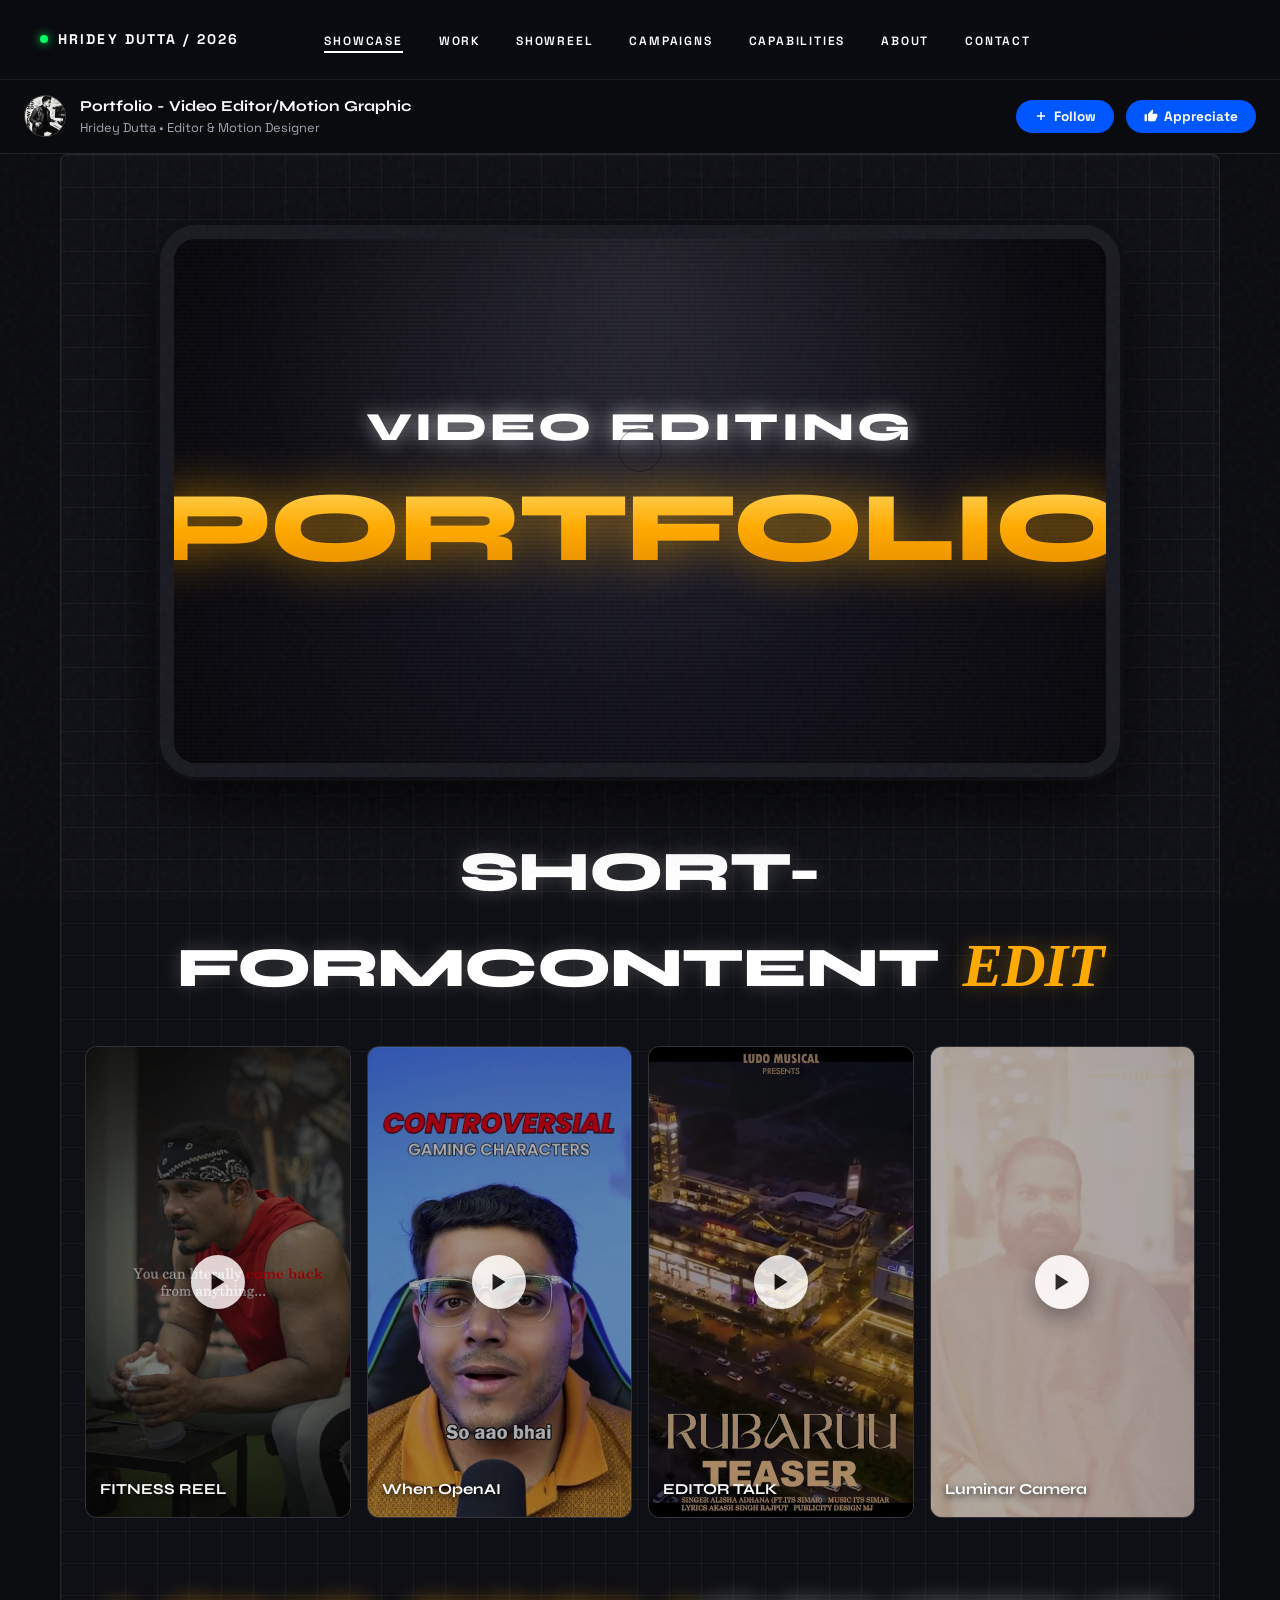
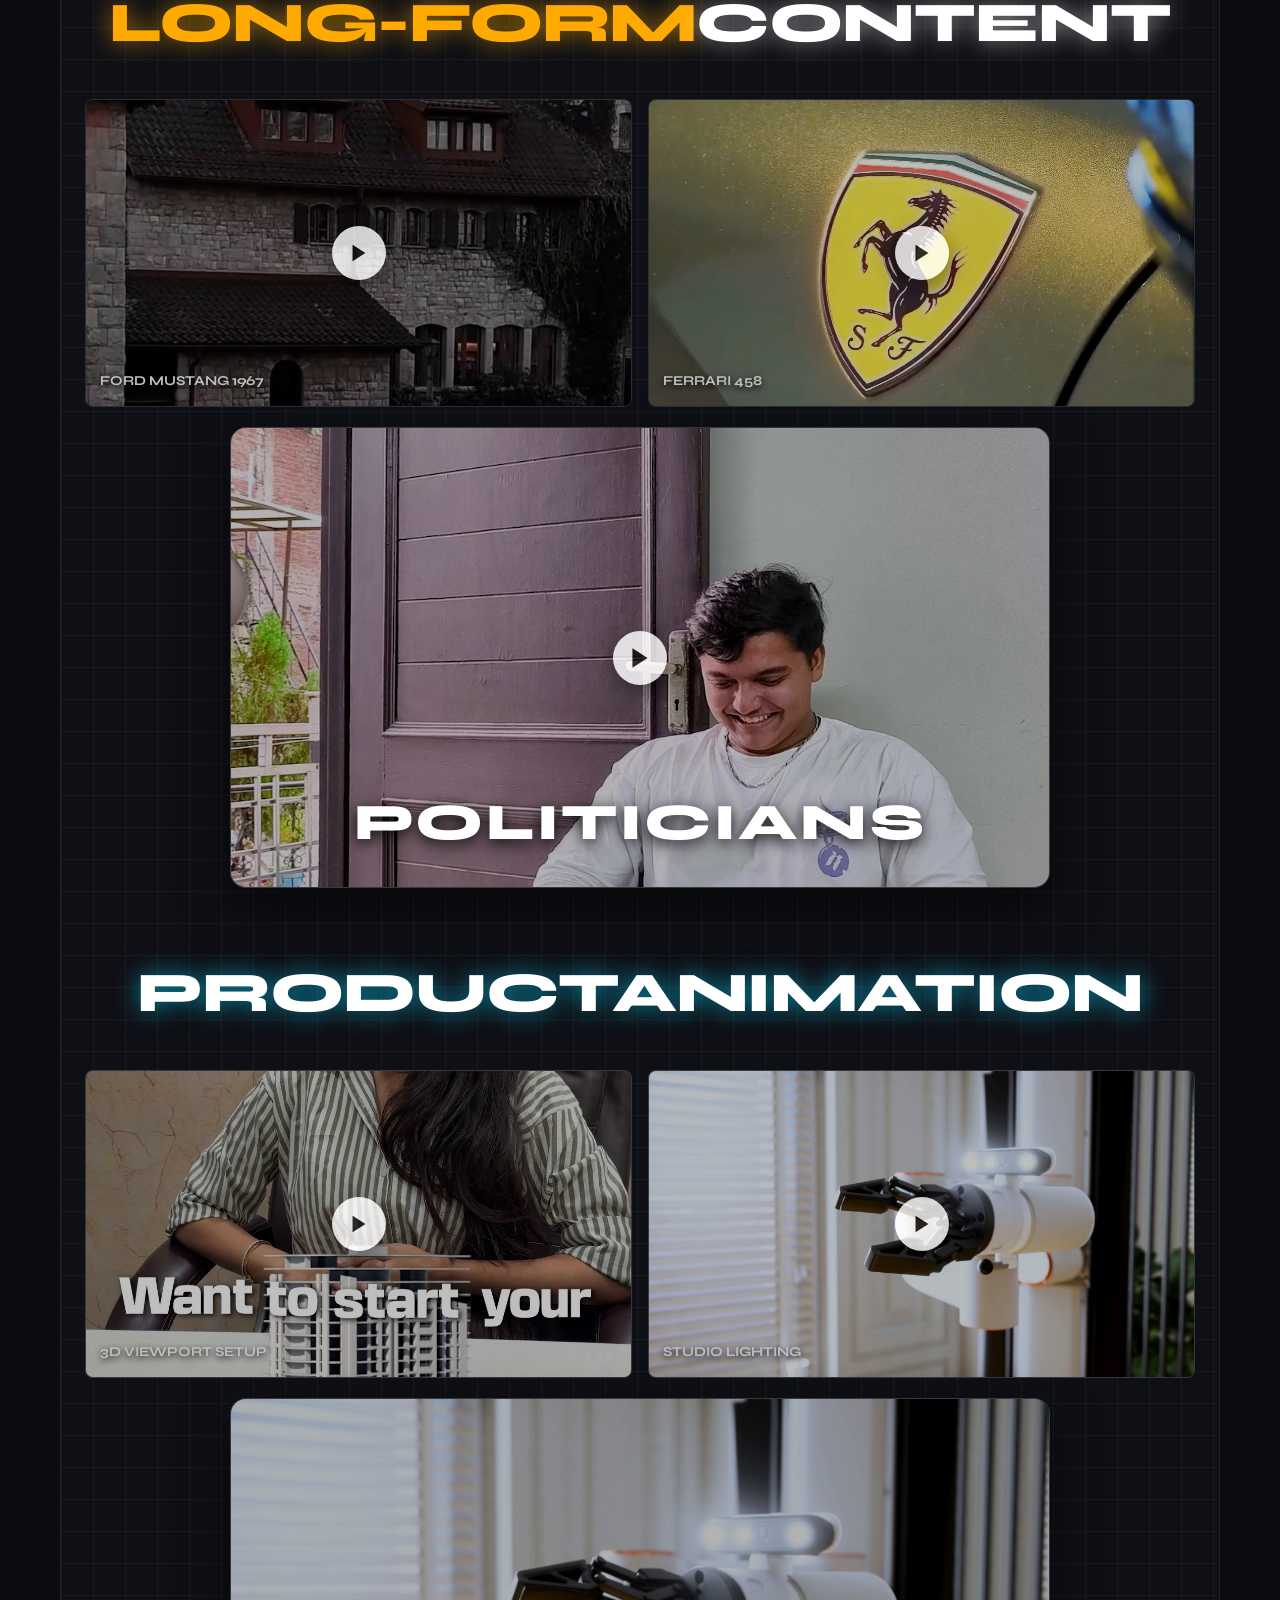
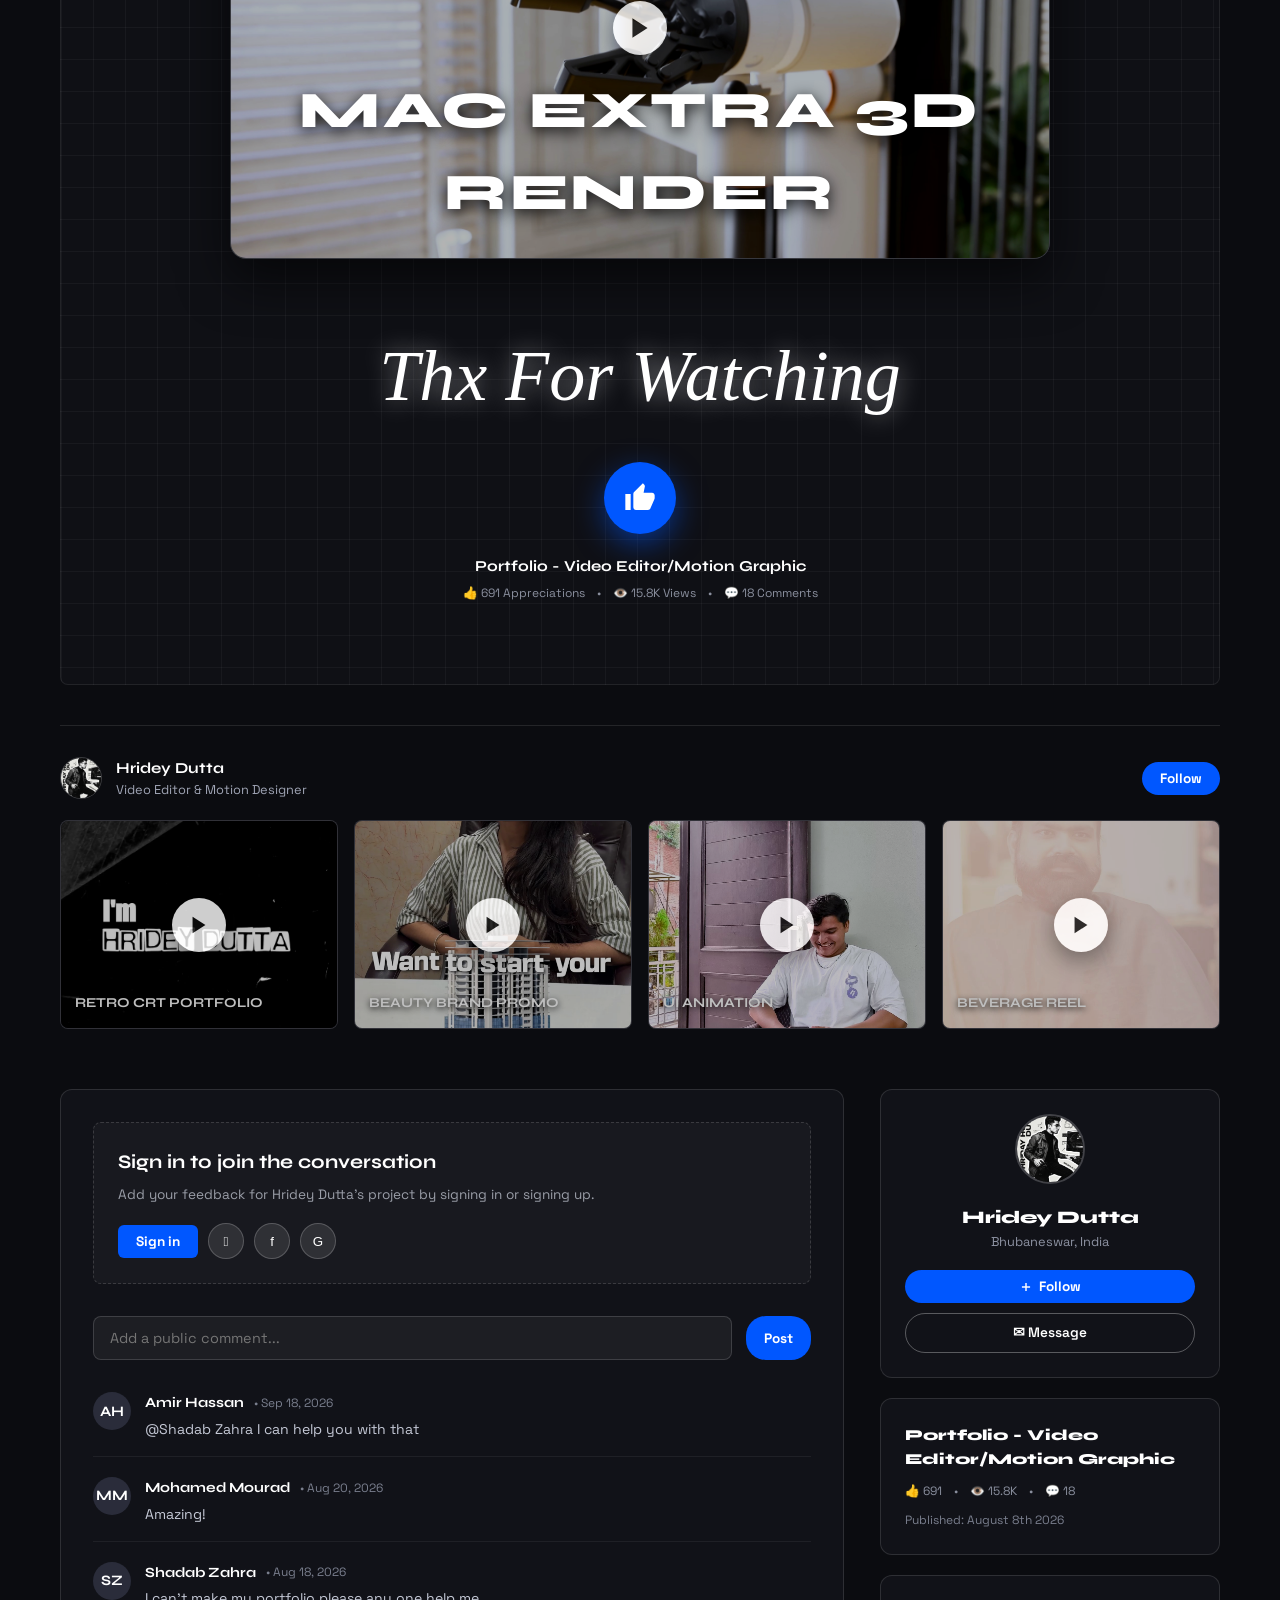
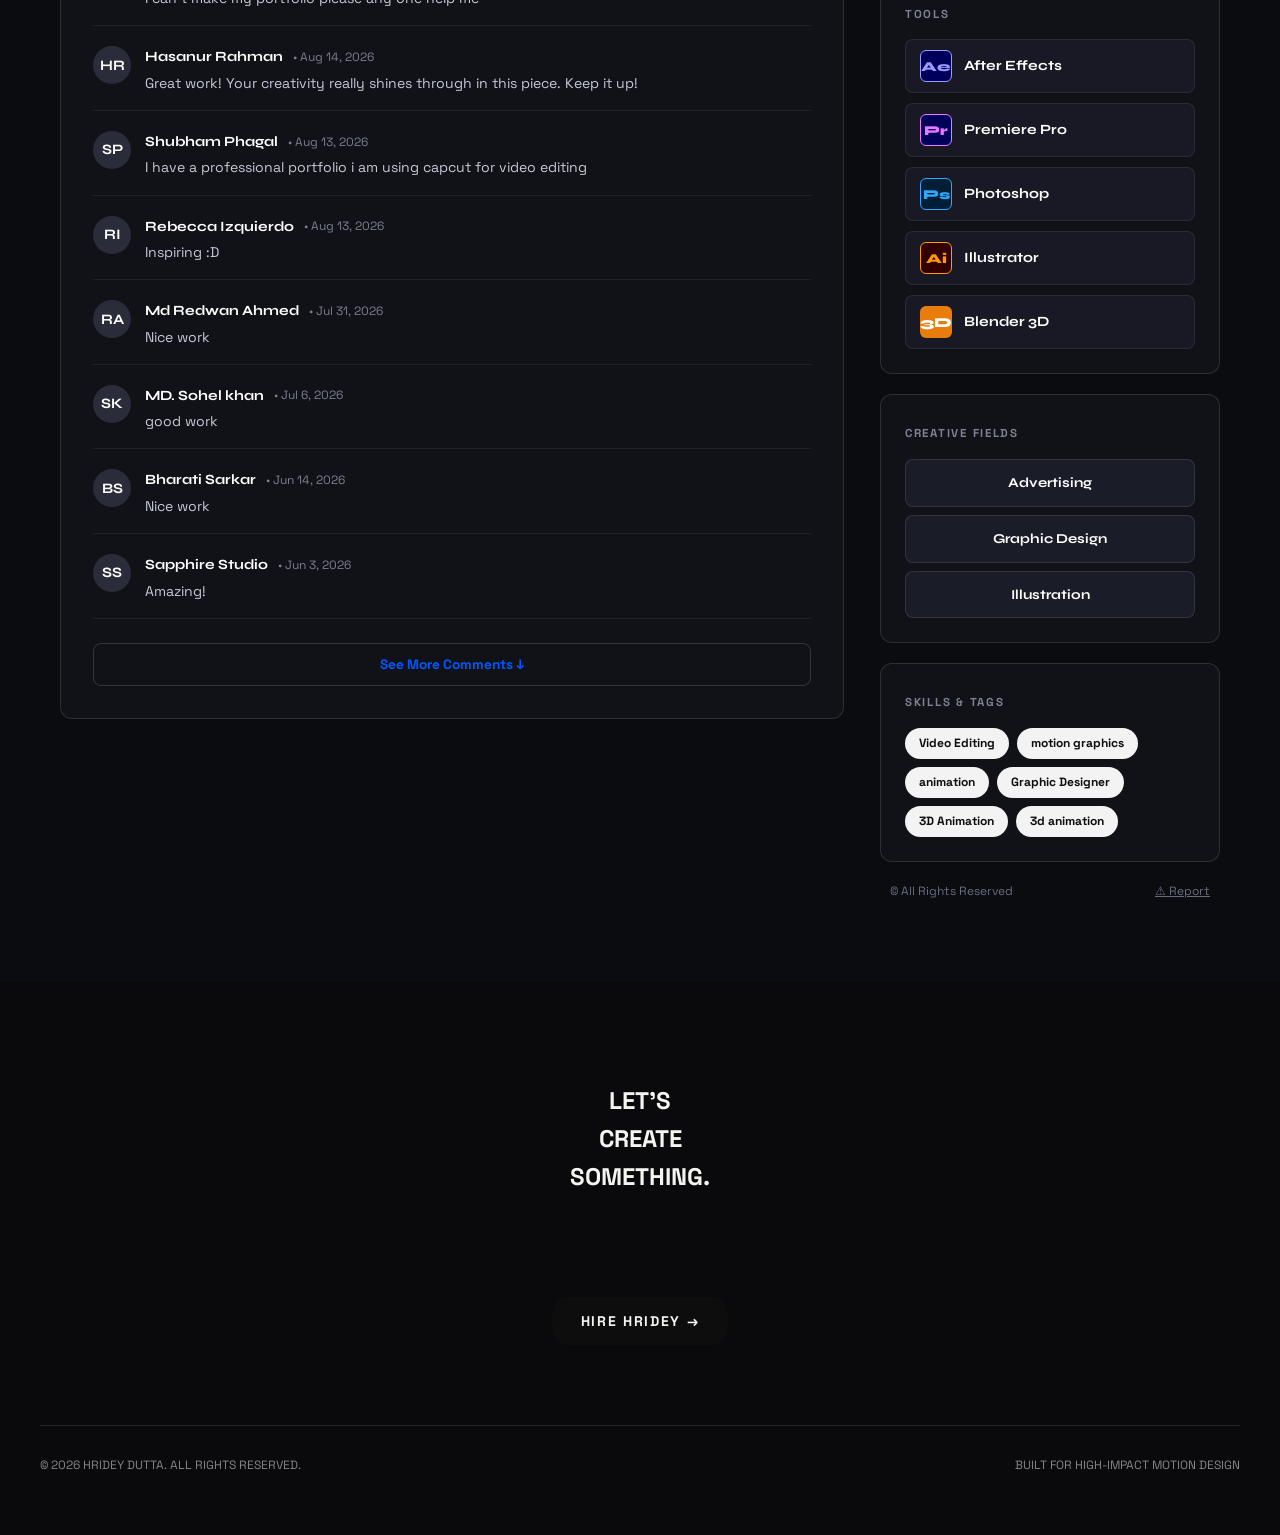
==== commit 047374f0: "Refactor mobile layout: compact header & profile, single-column full-width cards, optimized typograp" ====
--- a/index.html
+++ b/index.html
@@ -119,7 +119,7 @@
         <!-- SECTION 1: SHORT-FORM CONTENT EDIT -->
         <div class="behance-section-header">
           <h2 class="glow-title-bold">
-            Short-Form Content <span class="glow-title-script">edit</span>
+            SHORT-FORM<br class="mobile-break">CONTENT <span class="glow-title-script">edit</span>
           </h2>
         </div>
 
@@ -132,12 +132,12 @@
                data-year="2026"
                data-desc="Fast-paced workout short-form reel cut for high social media retention and speed ramp effects."
                data-tech="Premiere Pro, Optical Flow, Sound Design">
-            <video muted loop playsinline preload="metadata">
+            <video muted loop playsinline autoplay preload="auto" poster="assets/posters/gym_fitness.jpg">
               <source src="videos/gym_fitness.mp4" type="video/mp4">
             </video>
             <div class="reel-play-overlay">
               <div class="play-circle-icon">
-                <svg width="20" height="20" viewBox="0 0 24 24" fill="currentColor"><polygon points="5 3 19 12 5 21 5 3"></polygon></svg>
+                <svg width="22" height="22" viewBox="0 0 24 24" fill="currentColor"><polygon points="5 3 19 12 5 21 5 3"></polygon></svg>
               </div>
             </div>
             <div class="reel-card-text">FITNESS REEL</div>
@@ -151,12 +151,12 @@
                data-year="2026"
                data-desc="Esports and AI news reel with kinetic captions, visual popups, and sound effect drops."
                data-tech="After Effects, Kinetic Captions, Sound FX">
-            <video muted loop playsinline preload="metadata">
+            <video muted loop playsinline autoplay preload="auto" poster="assets/posters/gaming_gossip.jpg">
               <source src="videos/gaming_gossip.mp4" type="video/mp4">
             </video>
             <div class="reel-play-overlay">
               <div class="play-circle-icon">
-                <svg width="20" height="20" viewBox="0 0 24 24" fill="currentColor"><polygon points="5 3 19 12 5 21 5 3"></polygon></svg>
+                <svg width="22" height="22" viewBox="0 0 24 24" fill="currentColor"><polygon points="5 3 19 12 5 21 5 3"></polygon></svg>
               </div>
             </div>
             <div class="reel-card-text">When OpenAI</div>
@@ -170,12 +170,12 @@
                data-year="2026"
                data-desc="High-impact talking head podcast reel cut with ambient lighting and tight dialogue rhythm."
                data-tech="DaVinci Resolve, Premiere Pro">
-            <video muted loop playsinline preload="metadata">
+            <video muted loop playsinline autoplay preload="auto" poster="assets/posters/teaser_2026.jpg">
               <source src="videos/teaser_2026.mp4" type="video/mp4">
             </video>
             <div class="reel-play-overlay">
               <div class="play-circle-icon">
-                <svg width="20" height="20" viewBox="0 0 24 24" fill="currentColor"><polygon points="5 3 19 12 5 21 5 3"></polygon></svg>
+                <svg width="22" height="22" viewBox="0 0 24 24" fill="currentColor"><polygon points="5 3 19 12 5 21 5 3"></polygon></svg>
               </div>
             </div>
             <div class="reel-card-text">EDITOR TALK</div>
@@ -189,12 +189,12 @@
                data-year="2026"
                data-desc="Luxury salon and beauty reel with soft cinematic color grade and aesthetic cuts."
                data-tech="Premiere Pro, Color Grade">
-            <video muted loop playsinline preload="metadata">
+            <video muted loop playsinline autoplay preload="auto" poster="assets/posters/salon_grace.jpg">
               <source src="videos/salon_grace.mp4" type="video/mp4">
             </video>
             <div class="reel-play-overlay">
               <div class="play-circle-icon">
-                <svg width="20" height="20" viewBox="0 0 24 24" fill="currentColor"><polygon points="5 3 19 12 5 21 5 3"></polygon></svg>
+                <svg width="22" height="22" viewBox="0 0 24 24" fill="currentColor"><polygon points="5 3 19 12 5 21 5 3"></polygon></svg>
               </div>
             </div>
             <div class="reel-card-text">Luminar Camera</div>
@@ -202,9 +202,9 @@
         </div>
 
         <!-- SECTION 2: LONG-FORM CONTENT -->
-        <div class="behance-section-header" style="margin-top: 60px;">
+        <div class="behance-section-header section-mt">
           <h2 class="glow-title-bold">
-            <span class="glow-yellow">Long-Form</span> <span class="glow-white">Content</span>
+            <span class="glow-yellow">LONG-FORM</span><br class="mobile-break"><span class="glow-white">CONTENT</span>
           </h2>
         </div>
 
@@ -216,9 +216,15 @@
                data-year="2026"
                data-desc="Automotive long-form feature video with raw muscle V8 sound design and cinematic speed ramps."
                data-tech="Premiere Pro, Sound Design, Color Correction">
-            <video muted loop playsinline preload="metadata">
+            <video muted loop playsinline autoplay preload="auto" poster="assets/posters/car_mustang.jpg">
               <source src="videos/car_mustang.mp4" type="video/mp4">
             </video>
+            <div class="reel-play-overlay">
+              <div class="play-circle-icon">
+                <svg width="22" height="22" viewBox="0 0 24 24" fill="currentColor"><polygon points="5 3 19 12 5 21 5 3"></polygon></svg>
+              </div>
+            </div>
+            <div class="reel-card-text">FORD MUSTANG 1967</div>
           </div>
 
           <div class="longform-thumb-card open-modal-card"
@@ -228,9 +234,15 @@
                data-year="2026"
                data-desc="Precision beat synchronization and luxury color palette visual styling."
                data-tech="After Effects, DaVinci Resolve">
-            <video muted loop playsinline preload="metadata">
+            <video muted loop playsinline autoplay preload="auto" poster="assets/posters/car_ferrari.jpg">
               <source src="videos/car_ferrari.mp4" type="video/mp4">
             </video>
+            <div class="reel-play-overlay">
+              <div class="play-circle-icon">
+                <svg width="22" height="22" viewBox="0 0 24 24" fill="currentColor"><polygon points="5 3 19 12 5 21 5 3"></polygon></svg>
+              </div>
+            </div>
+            <div class="reel-card-text">FERRARI 458</div>
           </div>
         </div>
 
@@ -241,11 +253,11 @@
              data-year="2026"
              data-desc="Featured long-form editorial cut combining graphic overlays, archival footage, and documentary pacing."
              data-tech="Premiere Pro, After Effects, Sound FX">
-          <video muted loop playsinline preload="metadata">
+          <video muted loop playsinline autoplay preload="auto" poster="assets/posters/promo_superior_loom.jpg">
             <source src="videos/promo_superior_loom.mp4" type="video/mp4">
           </video>
           <div class="reel-play-overlay">
-            <div class="play-circle-icon" style="width: 70px; height: 70px;">
+            <div class="play-circle-icon">
               <svg width="26" height="26" viewBox="0 0 24 24" fill="currentColor"><polygon points="5 3 19 12 5 21 5 3"></polygon></svg>
             </div>
           </div>
@@ -253,9 +265,9 @@
         </div>
 
         <!-- SECTION 3: PRODUCT ANIMATION -->
-        <div class="behance-section-header" style="margin-top: 60px;">
+        <div class="behance-section-header section-mt">
           <h2 class="glow-title-bold">
-            <span class="glow-cyan">Product Animation</span>
+            <span class="glow-cyan">PRODUCT<br class="mobile-break">ANIMATION</span>
           </h2>
         </div>
 
@@ -267,9 +279,15 @@
                data-year="2026"
                data-desc="3D Viewport layout and keyframe animation setup in Blender for commercial product renders."
                data-tech="Blender 3D, Octane Render">
-            <video muted loop playsinline preload="metadata">
+            <video muted loop playsinline autoplay preload="auto" poster="assets/posters/motion_franchise.jpg">
               <source src="videos/motion_franchise.mp4" type="video/mp4">
             </video>
+            <div class="reel-play-overlay">
+              <div class="play-circle-icon">
+                <svg width="22" height="22" viewBox="0 0 24 24" fill="currentColor"><polygon points="5 3 19 12 5 21 5 3"></polygon></svg>
+              </div>
+            </div>
+            <div class="reel-card-text">3D VIEWPORT SETUP</div>
           </div>
 
           <div class="blender-card open-modal-card"
@@ -279,28 +297,35 @@
                data-year="2026"
                data-desc="Studio lighting setup, material shading, and final compositing in Blender and After Effects."
                data-tech="Blender, After Effects">
-            <video muted loop playsinline preload="metadata">
+            <video muted loop playsinline autoplay preload="auto" poster="assets/posters/promo_r1d1.jpg">
               <source src="videos/promo_r1d1.mp4" type="video/mp4">
             </video>
-          </div>
-        </div>
-
+            <div class="reel-play-overlay">
+              <div class="play-circle-icon">
+                <svg width="22" height="22" viewBox="0 0 24 24" fill="currentColor"><polygon points="5 3 19 12 5 21 5 3"></polygon></svg>
+              </div>
+            </div>
+            <div class="reel-card-text">STUDIO LIGHTING</div>
+          </div>
+        </div>
+
+        <!-- SECTION 3B: MAC EXTRA 3D RENDER -->
         <div class="longform-featured-card open-modal-card"
              data-video="videos/promo_r1d1.mp4"
-             data-title="MAG EXTRA 3D PRODUCT COMMERCIAL"
+             data-title="MAC EXTRA 3D PRODUCT COMMERCIAL"
              data-category-label="3D PRODUCT ANIMATION"
              data-year="2026"
              data-desc="Complete 3D product commercial featuring realistic bottle modeling, fluid simulation, and studio lighting."
              data-tech="Blender 3D, After Effects, Premiere Pro">
-          <video muted loop playsinline preload="metadata">
+          <video muted loop playsinline autoplay preload="auto" poster="assets/posters/promo_r1d1.jpg">
             <source src="videos/promo_r1d1.mp4" type="video/mp4">
           </video>
           <div class="reel-play-overlay">
-            <div class="play-circle-icon" style="width: 70px; height: 70px;">
+            <div class="play-circle-icon">
               <svg width="26" height="26" viewBox="0 0 24 24" fill="currentColor"><polygon points="5 3 19 12 5 21 5 3"></polygon></svg>
             </div>
           </div>
-          <div class="featured-big-title">MAG EXTRA 3D RENDER</div>
+          <div class="featured-big-title">MAC EXTRA 3D RENDER</div>
         </div>
 
         <!-- SECTION 4: THX FOR WATCHING & APPRECIATE CTA -->
@@ -346,9 +371,15 @@
                data-year="2026"
                data-desc="Retro CRT TV style video showcase featuring kinetic typography and analog monitor glare."
                data-tech="After Effects, CRT FX">
-            <video muted loop playsinline preload="metadata">
+            <video muted loop playsinline autoplay preload="auto" poster="assets/posters/showreel_main.jpg">
               <source src="videos/showreel_main.mp4" type="video/mp4">
             </video>
+            <div class="reel-play-overlay">
+              <div class="play-circle-icon">
+                <svg width="22" height="22" viewBox="0 0 24 24" fill="currentColor"><polygon points="5 3 19 12 5 21 5 3"></polygon></svg>
+              </div>
+            </div>
+            <div class="reel-card-text">RETRO CRT PORTFOLIO</div>
           </div>
 
           <div class="related-project-card open-modal-card"
@@ -358,9 +389,15 @@
                data-year="2026"
                data-desc="Clean product showcase edit engineered for cosmetics and skincare brands."
                data-tech="Premiere Pro, After Effects">
-            <video muted loop playsinline preload="metadata">
+            <video muted loop playsinline autoplay preload="auto" poster="assets/posters/motion_franchise.jpg">
               <source src="videos/motion_franchise.mp4" type="video/mp4">
             </video>
+            <div class="reel-play-overlay">
+              <div class="play-circle-icon">
+                <svg width="22" height="22" viewBox="0 0 24 24" fill="currentColor"><polygon points="5 3 19 12 5 21 5 3"></polygon></svg>
+              </div>
+            </div>
+            <div class="reel-card-text">BEAUTY BRAND PROMO</div>
           </div>
 
           <div class="related-project-card open-modal-card"
@@ -370,9 +407,15 @@
                data-year="2026"
                data-desc="Kinetic UI/UX screen interaction and vector motion design."
                data-tech="After Effects, Figma">
-            <video muted loop playsinline preload="metadata">
+            <video muted loop playsinline autoplay preload="auto" poster="assets/posters/promo_superior_loom.jpg">
               <source src="videos/promo_superior_loom.mp4" type="video/mp4">
             </video>
+            <div class="reel-play-overlay">
+              <div class="play-circle-icon">
+                <svg width="22" height="22" viewBox="0 0 24 24" fill="currentColor"><polygon points="5 3 19 12 5 21 5 3"></polygon></svg>
+              </div>
+            </div>
+            <div class="reel-card-text">UI ANIMATION</div>
           </div>
 
           <div class="related-project-card open-modal-card"
@@ -382,9 +425,15 @@
                data-year="2026"
                data-desc="Vibrant summer beverage commercial edit with liquid splash transitions."
                data-tech="Premiere Pro, Speed Ramping">
-            <video muted loop playsinline preload="metadata">
+            <video muted loop playsinline autoplay preload="auto" poster="assets/posters/salon_grace.jpg">
               <source src="videos/salon_grace.mp4" type="video/mp4">
             </video>
+            <div class="reel-play-overlay">
+              <div class="play-circle-icon">
+                <svg width="22" height="22" viewBox="0 0 24 24" fill="currentColor"><polygon points="5 3 19 12 5 21 5 3"></polygon></svg>
+              </div>
+            </div>
+            <div class="reel-card-text">BEVERAGE REEL</div>
           </div>
         </div>
       </div>
@@ -634,7 +683,7 @@
   <!-- HOME FINAL CTA SECTION -->
   <section class="section-contact">
     <div class="contact-wrapper" style="grid-template-columns: 1fr; text-align: center; justify-items: center;">
-      <h2 class="contact-editorial-title" style="font-size: clamp(3.5rem, 10vw, 10rem);">LET'S<br>CREATE<br>SOMETHING.</h2>
+      <h2 class="contact-editorial-title">LET'S<br>CREATE<br>SOMETHING.</h2>
       <a href="contact.html" class="btn btn-primary" style="margin-top: 20px;" data-cursor="OPEN">HIRE HRIDEY →</a>
     </div>
 
--- a/styles.css
+++ b/styles.css
@@ -2399,17 +2399,65 @@
   text-transform: uppercase;
 }
 
+.mobile-break {
+  display: none;
+}
+
 /* ==========================================================================
-   COMPREHENSIVE MOBILE & TABLET RESPONSIVE SYSTEM
+   DESKTOP CARD OVERLAYS & SECTION SPACING
    ========================================================================== */
+.section-mt {
+  margin-top: 60px;
+}
+
+.longform-thumb-card .reel-play-overlay,
+.blender-card .reel-play-overlay,
+.related-project-card .reel-play-overlay {
+  position: absolute;
+  inset: 0;
+  background: rgba(0, 0, 0, 0.3);
+  display: flex;
+  flex-direction: column;
+  align-items: center;
+  justify-content: center;
+  opacity: 0.85;
+  transition: opacity 0.3s ease, background 0.3s ease;
+  z-index: 2;
+  pointer-events: none;
+}
+
+.longform-thumb-card:hover .reel-play-overlay,
+.blender-card:hover .reel-play-overlay,
+.related-project-card:hover .reel-play-overlay {
+  opacity: 1;
+  background: rgba(0, 0, 0, 0.1);
+}
+
+.longform-thumb-card .reel-card-text,
+.blender-card .reel-card-text,
+.related-project-card .reel-card-text {
+  position: absolute;
+  bottom: 14px;
+  left: 14px;
+  right: 14px;
+  font-family: var(--font-syne);
+  font-size: 0.85rem;
+  font-weight: 700;
+  color: #ffffff;
+  text-shadow: 0 2px 6px rgba(0,0,0,0.9);
+  pointer-events: none;
+}
 
 /* ==========================================================================
-   COMPREHENSIVE MOBILE & TABLET RESPONSIVE SYSTEM
-   Strictly optimized for 320px, 360px, 375px, 390px, 414px, 430px, 768px, 1024px+
+   COMPREHENSIVE RESPONSIVE SYSTEM
+   Strictly engineered for:
+   - 320px, 360px, 375px, 390px, 414px, 430px (Full-Width Mobile Phones)
+   - 601px - 900px (Tablets)
+   - 901px+ (Original Desktop Showcase)
    ========================================================================== */
 
-/* Touch & Mobile Cursor Adjustments */
-@media (hover: none), (max-width: 960px) {
+/* Cursor Handling on Touch Devices */
+@media (hover: none), (max-width: 900px) {
   #custom-cursor,
   #custom-cursor-follower {
     display: none !important;
@@ -2417,15 +2465,17 @@
   body, html {
     cursor: auto !important;
   }
-  a, button, input, textarea, select, .project-card, .reel-card-portrait, .longform-thumb-card {
+  a, button, input, textarea, select, .project-card, .reel-card-portrait, .longform-thumb-card, .blender-card, .open-modal-card {
     cursor: pointer !important;
   }
 }
 
-/* Tablet & Navigation Breakpoint (max-width: 960px) */
-@media (max-width: 960px) {
+/* --------------------------------------------------------------------------
+   TABLET BREAKPOINT (601px - 900px)
+   -------------------------------------------------------------------------- */
+@media (max-width: 900px) {
   .header-nav {
-    padding: 0 20px !important;
+    padding: 0 16px !important;
   }
 
   .nav-links {
@@ -2436,226 +2486,283 @@
     display: inline-flex !important;
   }
 
+  .behance-canvas {
+    padding: 0 16px 50px 16px !important;
+  }
+
   .behance-bottom-details {
     grid-template-columns: 1fr !important;
-    gap: 28px;
-  }
-
-  .behance-canvas {
-    padding: 0 16px 60px 16px;
-  }
-
+    gap: 24px !important;
+  }
+
+  .reels-grid-4,
+  .longform-top-row,
+  .blender-viewport-grid,
+  .behance-related-grid,
   .project-grid-balanced,
   .work-grid {
     grid-template-columns: repeat(2, 1fr) !important;
-  }
-}
-
-/* Mobile Devices (max-width: 768px) */
-@media (max-width: 768px) {
+    gap: 16px !important;
+  }
+}
+
+/* --------------------------------------------------------------------------
+   MOBILE PHONES BREAKPOINT (320px - 600px)
+   FULL-WIDTH + READABLE + PROPERLY SPACED + NO OVERFLOW
+   -------------------------------------------------------------------------- */
+@media (max-width: 600px) {
+
+  .mobile-break {
+    display: block !important;
+  }
+
+  /* 1. Global Viewport & Container Settings - NO SCALING */
   html, body {
     width: 100% !important;
     max-width: 100% !important;
     overflow-x: hidden !important;
+    font-size: 15px !important;
   }
 
   body.mobile-menu-open {
     overflow: hidden !important;
   }
 
-  /* Header & Navigation */
+  /* Standardized Full-Width Mobile Containers */
+  main,
+  section,
+  .behance-showcase-container,
+  .mobile-container,
+  .portfolio-section {
+    width: 100% !important;
+    max-width: 100% !important;
+    box-sizing: border-box !important;
+  }
+
+  .behance-showcase-container {
+    padding-top: 60px !important;
+  }
+
+  .behance-canvas {
+    width: 100% !important;
+    max-width: 100% !important;
+    padding: 0 12px 28px 12px !important;
+    margin: 0 auto !important;
+    box-sizing: border-box !important;
+  }
+
+  .behance-grid-box {
+    width: 100% !important;
+    max-width: 100% !important;
+    padding: 12px 6px !important;
+    margin: 0 0 16px 0 !important;
+    border-radius: 12px !important;
+    box-sizing: border-box !important;
+  }
+
+  /* 2. Header (Height 56px, Readable Brand, Touch Target Menu completely inside viewport) */
   .header-nav {
-    height: 64px !important;
-    min-height: 64px !important;
-    padding: 10px 16px !important;
-    background: rgba(10, 11, 15, 0.92) !important;
+    height: 56px !important;
+    min-height: 56px !important;
+    padding: 0 14px !important;
+    width: 100% !important;
+    max-width: 100% !important;
+    display: flex !important;
+    align-items: center !important;
+    justify-content: space-between !important;
+    background: rgba(10, 11, 15, 0.94) !important;
     backdrop-filter: blur(16px) !important;
     -webkit-backdrop-filter: blur(16px) !important;
+    box-sizing: border-box !important;
   }
 
   .nav-brand {
-    font-size: 0.78rem !important;
-    letter-spacing: 0.1em !important;
+    font-size: 13px !important;
+    font-weight: 700 !important;
+    letter-spacing: 0.08em !important;
     white-space: nowrap !important;
-    font-weight: 700 !important;
+    display: inline-flex !important;
+    align-items: center !important;
+    gap: 8px !important;
+  }
+
+  .status-dot {
+    width: 8px !important;
+    height: 8px !important;
+    min-width: 8px !important;
+    min-height: 8px !important;
+    border-radius: 50% !important;
+  }
+
+  .header-nav .btn-secondary:not(.mobile-menu-trigger) {
+    display: none !important;
   }
 
   .mobile-menu-trigger {
     display: inline-flex !important;
-    width: 92px !important;
-    min-width: 88px !important;
-    max-width: 100px !important;
-    height: 44px !important;
-    min-height: 44px !important;
-    padding: 0 16px !important;
-    border-radius: 22px !important;
+    width: 78px !important;
+    min-width: 74px !important;
+    max-width: 88px !important;
+    height: 38px !important;
+    min-height: 38px !important;
+    padding: 0 !important;
+    border-radius: 19px !important;
     background: #0057ff !important;
     color: #ffffff !important;
     border: none !important;
     font-family: var(--font-mono) !important;
-    font-size: 0.8rem !important;
+    font-size: 13px !important;
     font-weight: 700 !important;
-    letter-spacing: 0.12em !important;
-    box-shadow: 0 0 16px rgba(0, 87, 255, 0.5) !important;
+    letter-spacing: 0.08em !important;
+    box-shadow: 0 0 14px rgba(0, 87, 255, 0.5) !important;
     align-items: center !important;
     justify-content: center !important;
+    flex-shrink: 0 !important;
     cursor: pointer !important;
-    flex-shrink: 0 !important;
-  }
-
-  /* Page Padding for Fixed Header Safety */
-  .behance-showcase-container {
-    padding-top: 72px !important;
-  }
-
-  .page-header {
-    padding: 90px 16px 28px 16px !important;
-  }
-
-  /* Sticky Top Author Action Bar */
+  }
+
+  /* 3. Profile Mini Header (Compact: Avatar 36px, Title 13px, Subtitle 11px, Compact Action Buttons) */
   .behance-top-bar {
     position: relative !important;
     top: auto !important;
-    padding: 12px 14px !important;
+    padding: 8px 6px !important;
+    gap: 8px !important;
+    display: flex !important;
+    flex-direction: column !important;
+    align-items: flex-start !important;
+    width: 100% !important;
+    box-sizing: border-box !important;
+    margin-bottom: 6px !important;
+  }
+
+  .behance-creator-meta {
+    display: flex !important;
+    align-items: center !important;
     gap: 10px !important;
-    flex-wrap: wrap !important;
-  }
-
-  .behance-creator-meta {
-    gap: 10px !important;
-    flex: 1 !important;
-    min-width: 0 !important;
+    width: 100% !important;
   }
 
   .behance-avatar-img {
-    width: 44px !important;
-    height: 44px !important;
+    width: 36px !important;
+    height: 36px !important;
+    min-width: 36px !important;
+    min-height: 36px !important;
+    border-radius: 50% !important;
     flex-shrink: 0 !important;
-    border-radius: 50% !important;
   }
 
   .behance-title-group {
     min-width: 0 !important;
+    flex: 1 !important;
   }
 
   .behance-title-group h2 {
-    font-size: clamp(0.78rem, 3.2vw, 0.95rem) !important;
+    font-size: 13px !important;
+    font-weight: 700 !important;
     line-height: 1.25 !important;
+    margin: 0 !important;
+    color: #ffffff !important;
     word-break: normal !important;
     overflow-wrap: break-word !important;
-    white-space: normal !important;
   }
 
   .behance-title-group p {
-    font-size: clamp(0.68rem, 2.6vw, 0.78rem) !important;
+    font-size: 11px !important;
     color: #a0a5b5 !important;
+    line-height: 1.2 !important;
+    margin: 2px 0 0 0 !important;
   }
 
   .behance-top-actions {
     display: flex !important;
+    align-items: center !important;
     gap: 8px !important;
-    flex-wrap: wrap !important;
+    width: 100% !important;
+  }
+
+  .behance-btn-blue {
+    min-height: 36px !important;
+    height: 36px !important;
+    padding: 0 14px !important;
+    font-size: 12px !important;
+    font-weight: 700 !important;
+    border-radius: 18px !important;
+    display: inline-flex !important;
     align-items: center !important;
-  }
-
-  .behance-btn-blue {
-    padding: 7px 14px !important;
-    font-size: 0.75rem !important;
-    border-radius: 18px !important;
-    min-height: 36px !important;
-  }
-
-  /* CRT Hero TV Container */
+    justify-content: center !important;
+    gap: 6px !important;
+    flex-shrink: 0 !important;
+  }
+
+  .follow-toggle-btn {
+    flex: 1 !important;
+    min-width: 80px !important;
+    max-width: 140px !important;
+  }
+
+  .appreciate-toggle-btn {
+    flex: 1.2 !important;
+    min-width: 96px !important;
+    max-width: 160px !important;
+  }
+
+  /* 4. Hero Card (Full Width 360-366px on 390px phone, Natural Aspect Ratio) */
   .crt-hero-container {
     width: 100% !important;
     max-width: 100% !important;
-    border: 6px solid #1a1b22 !important;
-    border-radius: 20px !important;
-    margin: 16px auto 28px auto !important;
-    box-shadow: 0 10px 28px rgba(0, 0, 0, 0.8) !important;
+    margin: 8px 0 18px 0 !important;
+    border: 3px solid #1a1b22 !important;
+    border-radius: 14px !important;
+    box-sizing: border-box !important;
+  }
+
+  .crt-screen-content {
+    aspect-ratio: 16 / 9.5 !important;
+    width: 100% !important;
   }
 
   .crt-glow-title .sub-title {
-    font-size: clamp(0.75rem, 3vw, 1.8rem) !important;
+    font-size: clamp(13px, 3.8vw, 20px) !important;
+    letter-spacing: 0.08em !important;
+    margin-bottom: 2px !important;
+  }
+
+  .crt-glow-title .main-title {
+    font-size: clamp(26px, 8vw, 44px) !important;
+    line-height: 1.05 !important;
+    letter-spacing: -0.01em !important;
+  }
+
+  /* 5. Section Headings (Compact & Prominent 22px-30px, Single Column Vertical Flow) */
+  .behance-section-header {
+    margin: 22px 0 12px 0 !important;
+    text-align: center !important;
+  }
+
+  .section-mt {
+    margin-top: 24px !important;
+  }
+
+  .glow-title-bold {
+    font-size: clamp(22px, 6.5vw, 30px) !important;
     line-height: 1.15 !important;
+    letter-spacing: -0.01em !important;
+    text-transform: uppercase !important;
     word-break: normal !important;
     overflow-wrap: break-word !important;
-    margin-bottom: -2px !important;
-  }
-
-  .crt-glow-title .main-title {
-    font-size: clamp(1.35rem, 7.2vw, 3.6rem) !important;
-    line-height: 1.05 !important;
-    word-break: normal !important;
-    overflow-wrap: break-word !important;
-    letter-spacing: -0.01em !important;
-  }
-
-  /* Glow Titles */
-  .behance-section-header {
-    margin: 28px 0 20px 0 !important;
-  }
-
-  .glow-title-bold {
-    font-size: clamp(1.3rem, 6vw, 2.5rem) !important;
-    line-height: 1.05 !important;
-    word-break: normal !important;
-    overflow-wrap: break-word !important;
   }
 
   .glow-title-script {
-    font-size: clamp(1.4rem, 6.2vw, 2.6rem) !important;
-    line-height: 1.05 !important;
-    word-break: normal !important;
-    overflow-wrap: break-word !important;
+    font-size: clamp(22px, 6.5vw, 30px) !important;
+    line-height: 1.15 !important;
     margin-left: 4px !important;
   }
 
-  /* Dark Grid Frame Container */
-  .behance-grid-box {
-    padding: 20px 12px !important;
-    margin-bottom: 24px !important;
-    border-radius: 12px !important;
-    width: 100% !important;
-    max-width: 100% !important;
-  }
-
-  /* Media Card Systems */
-  .reel-card-portrait,
-  .longform-thumb-card,
-  .longform-featured-card,
-  .blender-card,
-  .related-project-card,
-  .project-card {
-    width: 100% !important;
-    max-width: 100% !important;
-    height: auto !important;
-    overflow: hidden !important;
-    border-radius: 14px !important;
-  }
-
-  .reel-card-portrait video, .reel-card-portrait img,
-  .longform-thumb-card video, .longform-thumb-card img,
-  .longform-featured-card video, .longform-featured-card img,
-  .blender-card video, .blender-card img,
-  .related-project-card video, .related-project-card img,
-  .project-card video, .project-card img {
-    display: block !important;
-    width: 100% !important;
-    max-width: 100% !important;
-    height: 100% !important;
-    object-fit: cover !important;
-  }
-
-  /* Grids to Responsive Columns */
-  .reels-grid-4 {
-    grid-template-columns: repeat(2, 1fr) !important;
-    gap: 12px !important;
-    width: 100% !important;
-  }
-
+  /* 6. ONE COLUMN GRIDS ON MOBILE (320px - 600px) */
+  .reels-grid-4,
   .longform-top-row,
   .blender-viewport-grid,
+  .behance-related-grid,
   .project-grid-balanced,
   .work-grid,
   .campaigns-grid,
@@ -2666,17 +2773,381 @@
   .about-experience-grid,
   .gear-grid,
   .contact-wrapper {
+    display: grid !important;
     grid-template-columns: 1fr !important;
     gap: 16px !important;
     width: 100% !important;
-  }
-
-  /* Play Buttons Responsive Sizing */
+    max-width: 100% !important;
+    margin-left: 0 !important;
+    margin-right: 0 !important;
+    box-sizing: border-box !important;
+  }
+
+  /* 7. Full-Width Portfolio Cards & High-Resolution Media */
+  .reel-card-portrait,
+  .longform-thumb-card,
+  .longform-featured-card,
+  .blender-card,
+  .related-project-card,
+  .project-card {
+    width: 100% !important;
+    max-width: 100% !important;
+    border-radius: 14px !important;
+    overflow: hidden !important;
+    position: relative !important;
+    box-sizing: border-box !important;
+    margin-left: 0 !important;
+    margin-right: 0 !important;
+    background-color: #12131a !important;
+    border: 1px solid rgba(255, 255, 255, 0.12) !important;
+  }
+
+  .reel-card-portrait {
+    aspect-ratio: 9 / 16 !important;
+  }
+
+  .longform-thumb-card,
+  .longform-featured-card,
+  .blender-card,
+  .related-project-card {
+    aspect-ratio: 16 / 9 !important;
+  }
+
+  .reel-card-portrait video, .reel-card-portrait img,
+  .longform-thumb-card video, .longform-thumb-card img,
+  .longform-featured-card video, .longform-featured-card img,
+  .blender-card video, .blender-card img,
+  .related-project-card video, .related-project-card img,
+  .project-card video, .project-card img {
+    display: block !important;
+    width: 100% !important;
+    height: 100% !important;
+    object-fit: cover !important;
+  }
+
+  /* Play Button Icons (50-60px) */
   .play-circle-icon {
-    width: clamp(44px, 12vw, 64px) !important;
-    height: clamp(44px, 12vw, 64px) !important;
+    width: 52px !important;
+    height: 52px !important;
+    min-width: 52px !important;
+    min-height: 52px !important;
     border-radius: 50% !important;
+    box-shadow: 0 6px 18px rgba(0, 0, 0, 0.6) !important;
+  }
+
+  .play-circle-icon svg {
+    width: 20px !important;
+    height: 20px !important;
+  }
+
+  .reel-card-text {
+    font-size: 13px !important;
+    font-weight: 700 !important;
+    padding: 6px 12px !important;
+    bottom: 12px !important;
+    left: 12px !important;
+    right: 12px !important;
+  }
+
+  .featured-big-title {
+    font-size: clamp(17px, 5vw, 24px) !important;
+    bottom: 12px !important;
+    letter-spacing: 0.04em !important;
+  }
+
+  /* 8. Stats & Thank You Section (Appreciation Button 60px Centered) */
+  .thx-section {
+    padding: 24px 10px 16px 10px !important;
+    text-align: center !important;
+  }
+
+  .thx-title {
+    font-size: clamp(22px, 6.5vw, 30px) !important;
+    margin-bottom: 14px !important;
+  }
+
+  .appreciate-btn-large {
+    width: 60px !important;
+    height: 60px !important;
+    min-width: 60px !important;
+    min-height: 60px !important;
+    border-radius: 50% !important;
+    margin: 0 auto 14px auto !important;
+    box-shadow: 0 8px 24px rgba(0, 87, 255, 0.5) !important;
+  }
+
+  .thx-project-info {
+    font-size: 13px !important;
+    margin-bottom: 6px !important;
+    color: #e2e4ec !important;
+  }
+
+  .thx-stats-meta {
+    font-size: 12px !important;
+    display: flex !important;
+    flex-wrap: wrap !important;
+    justify-content: center !important;
+    align-items: center !important;
+    gap: 8px 12px !important;
+    color: #c4c8d4 !important;
+  }
+
+  /* 9. Related Row */
+  .behance-related-row {
+    margin-top: 22px !important;
+    width: 100% !important;
+  }
+
+  .behance-related-header {
+    display: flex !important;
+    align-items: center !important;
+    justify-content: space-between !important;
+    margin-bottom: 12px !important;
+    padding: 0 4px !important;
+  }
+
+  /* 10. Comments Thread (Full-Width, Compact & Readable Typography) */
+  .comments-container-box {
+    width: 100% !important;
+    max-width: 100% !important;
+    padding: 16px 10px !important;
+    border-radius: 12px !important;
+    box-sizing: border-box !important;
+  }
+
+  .sign-in-prompt-card {
+    padding: 12px !important;
+    border-radius: 10px !important;
+    margin-bottom: 14px !important;
+  }
+
+  .sign-in-prompt-card h3 {
+    font-size: 14px !important;
+    margin-bottom: 4px !important;
+  }
+
+  .sign-in-prompt-card p {
+    font-size: 12px !important;
+    line-height: 1.35 !important;
+    margin-bottom: 10px !important;
+  }
+
+  .sso-buttons-row {
+    display: flex !important;
+    align-items: center !important;
+    gap: 8px !important;
+    flex-wrap: wrap !important;
+  }
+
+  .comment-input-form {
+    display: flex !important;
+    gap: 8px !important;
+    margin-bottom: 16px !important;
+  }
+
+  .comment-input-box {
+    flex: 1 !important;
+    height: 40px !important;
+    font-size: 13px !important;
+    padding: 0 12px !important;
+  }
+
+  .comment-item {
+    display: flex !important;
+    gap: 10px !important;
+    padding: 10px 0 !important;
+    border-bottom: 1px solid rgba(255, 255, 255, 0.08) !important;
+    margin-bottom: 0 !important;
+    width: 100% !important;
+    align-items: flex-start !important;
+  }
+
+  .comment-avatar {
+    width: 36px !important;
+    height: 36px !important;
+    min-width: 36px !important;
+    min-height: 36px !important;
+    border-radius: 50% !important;
+    font-size: 13px !important;
+    font-weight: 700 !important;
     flex-shrink: 0 !important;
+  }
+
+  .comment-content {
+    flex: 1 !important;
+    min-width: 0 !important;
+  }
+
+  .comment-header-row {
+    display: flex !important;
+    align-items: baseline !important;
+    gap: 6px !important;
+    flex-wrap: wrap !important;
+    margin-bottom: 2px !important;
+  }
+
+  .comment-user-name {
+    font-size: 13px !important;
+    font-weight: 700 !important;
+    color: #ffffff !important;
+  }
+
+  .comment-date {
+    font-size: 10px !important;
+    color: #8e94a5 !important;
+  }
+
+  .comment-body {
+    font-size: 13px !important;
+    line-height: 1.4 !important;
+    color: #d8dbe6 !important;
+    word-break: normal !important;
+    overflow-wrap: break-word !important;
+  }
+
+  .see-more-comments-btn {
+    width: 100% !important;
+    height: 40px !important;
+    font-size: 13px !important;
+    font-weight: 600 !important;
+    margin-top: 10px !important;
+  }
+
+  /* 11. Author Sidebar & Profile (Compact Mobile Card, Full-Width Buttons) */
+  .sidebar-box-container {
+    width: 100% !important;
+    display: flex !important;
+    flex-direction: column !important;
+    gap: 12px !important;
+  }
+
+  .sidebar-card {
+    width: 100% !important;
+    max-width: 100% !important;
+    padding: 16px 12px !important;
+    border-radius: 12px !important;
+    box-sizing: border-box !important;
+  }
+
+  .sidebar-owner-card {
+    text-align: center !important;
+  }
+
+  .sidebar-owner-avatar {
+    width: 60px !important;
+    height: 60px !important;
+    min-width: 60px !important;
+    min-height: 60px !important;
+    border-radius: 50% !important;
+    margin: 0 auto 10px auto !important;
+    display: block !important;
+  }
+
+  .sidebar-owner-name {
+    font-size: 20px !important;
+    font-weight: 700 !important;
+    color: #ffffff !important;
+    margin-bottom: 3px !important;
+  }
+
+  .sidebar-owner-location {
+    font-size: 13px !important;
+    color: #a0a5b5 !important;
+    margin-bottom: 14px !important;
+  }
+
+  .sidebar-actions-stack {
+    display: flex !important;
+    flex-direction: column !important;
+    gap: 8px !important;
+    width: 100% !important;
+  }
+
+  .sidebar-actions-stack button,
+  .sidebar-actions-stack a {
+    width: 100% !important;
+    min-height: 42px !important;
+    font-size: 13px !important;
+    font-weight: 700 !important;
+    border-radius: 21px !important;
+    display: flex !important;
+    align-items: center !important;
+    justify-content: center !important;
+    box-sizing: border-box !important;
+  }
+
+  /* 12. Tools Section (Row Height 46-50px, Icon 28px, Text 13-14px) */
+  .tools-badge-list {
+    display: flex !important;
+    flex-direction: column !important;
+    gap: 8px !important;
+    width: 100% !important;
+  }
+
+  .software-badge-item {
+    height: 48px !important;
+    min-height: 48px !important;
+    padding: 0 12px !important;
+    display: flex !important;
+    align-items: center !important;
+    gap: 12px !important;
+    border-radius: 8px !important;
+    width: 100% !important;
+    box-sizing: border-box !important;
+  }
+
+  .software-icon-box {
+    width: 28px !important;
+    height: 28px !important;
+    min-width: 28px !important;
+    min-height: 28px !important;
+    font-size: 13px !important;
+    font-weight: 700 !important;
+    display: flex !important;
+    align-items: center !important;
+    justify-content: center !important;
+    border-radius: 6px !important;
+  }
+
+  .software-badge-name {
+    font-size: 13px !important;
+    font-weight: 600 !important;
+    color: #ffffff !important;
+  }
+
+  .pill-tags-flex, .creative-fields-stack {
+    display: flex !important;
+    flex-wrap: wrap !important;
+    gap: 8px !important;
+    width: 100% !important;
+  }
+
+  .pill-tag-item, .field-tag-button {
+    font-size: 12px !important;
+    padding: 6px 12px !important;
+    border-radius: 16px !important;
+  }
+
+  /* 13. Footer & Page Bottom (Strong Typography 28-36px, Centered, No Overflow) */
+  .section-contact {
+    padding: 36px 14px 24px 14px !important;
+  }
+
+  .section-contact .contact-editorial-title {
+    font-size: clamp(26px, 8vw, 36px) !important;
+    line-height: 1.15 !important;
+    text-align: center !important;
+    margin-bottom: 18px !important;
+  }
+
+  .footer-bottom {
+    font-size: 12px !important;
+    padding: 16px 10px 8px 10px !important;
+    display: flex !important;
+    flex-direction: column !important;
+    gap: 6px !important;
+    text-align: center !important;
+    color: #8e94a5 !important;
   }
 
   /* Work Page Category Filters Horizontally Scrollable on Mobile */
@@ -2684,7 +3155,7 @@
     display: flex !important;
     flex-wrap: nowrap !important;
     overflow-x: auto !important;
-    padding: 4px 4px 12px 4px !important;
+    padding: 4px 0 14px 0 !important;
     gap: 8px !important;
     justify-content: flex-start !important;
     -webkit-overflow-scrolling: touch;
@@ -2699,280 +3170,67 @@
   .filter-btn {
     flex-shrink: 0 !important;
     white-space: nowrap !important;
-    padding: 8px 14px !important;
-    font-size: 0.75rem !important;
-    min-height: 38px !important;
-  }
-
-  /* Featured Longform Card */
-  .featured-big-title {
-    font-size: clamp(1.1rem, 5vw, 2rem) !important;
-    bottom: 12px !important;
-  }
-
-  /* Appreciate CTA Section */
-  .thx-section {
-    padding: 32px 12px 24px 12px !important;
-  }
-
-  .thx-title {
-    font-size: clamp(1.8rem, 7vw, 3rem) !important;
-    margin-bottom: 16px !important;
-  }
-
-  .appreciate-btn-large {
-    width: clamp(56px, 15vw, 72px) !important;
-    height: clamp(56px, 15vw, 72px) !important;
-    margin: 0 auto 16px auto !important;
-  }
-
-  .thx-stats-meta {
-    display: flex !important;
-    flex-wrap: wrap !important;
-    justify-content: center !important;
-    gap: 10px !important;
-    font-size: clamp(0.72rem, 2.8vw, 0.82rem) !important;
-  }
-
-  /* Author Sidebar Profile Card */
-  .sidebar-box-container {
-    width: 100% !important;
-  }
-
-  .sidebar-card {
-    padding: 20px 16px !important;
-    border-radius: 14px !important;
-    width: 100% !important;
-  }
-
-  .sidebar-owner-avatar {
-    width: 64px !important;
-    height: 64px !important;
-    border-radius: 50% !important;
-    margin: 0 auto 12px auto !important;
-    display: block !important;
-  }
-
-  .sidebar-owner-name {
-    text-align: center !important;
-    font-size: 1.05rem !important;
-  }
-
-  .sidebar-owner-location {
-    text-align: center !important;
-    font-size: 0.8rem !important;
-    margin-bottom: 16px !important;
-  }
-
-  .sidebar-actions-stack {
-    display: flex !important;
-    flex-direction: column !important;
-    gap: 10px !important;
-    width: 100% !important;
-  }
-
-  .tools-badge-list {
-    display: flex !important;
-    flex-direction: column !important;
-    gap: 10px !important;
-    width: 100% !important;
-  }
-
-  .software-badge-item {
-    display: flex !important;
-    align-items: center !important;
-    gap: 12px !important;
-    width: 100% !important;
-    padding: 10px 14px !important;
-    border-radius: 8px !important;
-  }
-
-  .software-icon-box {
-    flex-shrink: 0 !important;
-  }
-
-  /* Comments & SSO Form Cards */
-  .comments-container-box {
-    padding: 20px 14px !important;
-    width: 100% !important;
-    border-radius: 12px !important;
-  }
-
-  .sign-in-prompt-card {
-    padding: 16px !important;
-    width: 100% !important;
-    border-radius: 8px !important;
-  }
-
-  .sso-buttons-row {
-    display: flex !important;
-    flex-wrap: wrap !important;
-    gap: 8px !important;
-    align-items: center !important;
-  }
-
-  .comment-input-form {
-    display: flex !important;
-    flex-direction: column !important;
-    gap: 10px !important;
-    width: 100% !important;
-  }
-
-  .comment-input-box {
-    width: 100% !important;
-  }
-
-  .comments-list {
-    width: 100% !important;
-  }
-
-  .comment-item {
-    display: flex !important;
-    gap: 12px !important;
-    width: 100% !important;
-  }
-
-  .comment-avatar {
-    width: 40px !important;
-    height: 40px !important;
-    flex-shrink: 0 !important;
-    border-radius: 50% !important;
-  }
-
-  .comment-content {
-    flex: 1 !important;
-    min-width: 0 !important;
-  }
-
-  .comment-header-row {
-    display: flex !important;
-    flex-wrap: wrap !important;
-    gap: 6px !important;
-    align-items: center !important;
-  }
-
-  .comment-body {
-    overflow-wrap: break-word !important;
-    word-break: break-word !important;
-    font-size: clamp(0.82rem, 3.2vw, 0.9rem) !important;
-    line-height: 1.5 !important;
+    padding: 9px 16px !important;
+    font-size: 13px !important;
+    font-weight: 600 !important;
+    min-height: 40px !important;
+    border-radius: 20px !important;
   }
 
   /* Modal Video Player Container */
   .modal-container {
     grid-template-columns: 1fr !important;
-    width: 95vw !important;
+    width: 96vw !important;
     max-height: 90vh !important;
     border-radius: 12px !important;
     overflow-y: auto !important;
   }
 
   .modal-info-box {
-    padding: 18px 14px !important;
+    padding: 16px 14px !important;
   }
 
   .modal-close-btn {
     top: 10px !important;
     right: 10px !important;
-    width: 38px !important;
-    height: 38px !important;
+    width: 40px !important;
+    height: 40px !important;
     font-size: 1.3rem !important;
     background: rgba(0, 0, 0, 0.8) !important;
     z-index: 10;
   }
 }
 
-/* Small Smartphone Breakpoint (max-width: 480px) */
-@media (max-width: 480px) {
-  /* Hide Desktop Hire Me Button in Header on Small Mobile Screens */
-  .header-nav .btn-secondary:not(.mobile-menu-trigger) {
-    display: none !important;
-  }
-
-  .header-nav {
-    padding: 0 12px !important;
-  }
-
-  .nav-brand {
-    font-size: 0.7rem !important;
-    letter-spacing: 0.08em !important;
-  }
-
-  .behance-top-bar {
-    padding: 10px 10px !important;
-  }
-
-  .behance-title-group h2 {
-    font-size: 0.75rem !important;
-  }
-
-  .behance-title-group p {
-    font-size: 0.65rem !important;
-  }
-
-  .behance-btn-blue {
-    padding: 6px 10px !important;
-    font-size: 0.7rem !important;
-  }
-
-  .crt-hero-container {
-    border: 4px solid #1a1b22 !important;
-    border-radius: 14px !important;
-  }
-
-  .crt-glow-title .main-title {
-    font-size: clamp(1.25rem, 7.2vw, 2.5rem) !important;
-  }
-
-  .reels-grid-4 {
-    grid-template-columns: 1fr !important;
-    max-width: 320px !important;
-    margin: 0 auto !important;
-  }
-
-  .behance-related-grid {
-    grid-template-columns: 1fr !important;
-  }
-
-  .stats-grid,
-  .thx-stats-meta {
-    flex-wrap: wrap !important;
-    gap: 8px !important;
-  }
-
-  .field-tag-button {
-    font-size: 0.78rem !important;
-    padding: 10px 12px !important;
-  }
-}
-
-/* Very Small Smartphones (max-width: 360px) */
+/* --------------------------------------------------------------------------
+   VERY SMALL SMARTPHONES (320px - 360px)
+   Graceful wrap without shrinking into illegibility
+   -------------------------------------------------------------------------- */
 @media (max-width: 360px) {
   .nav-brand {
-    font-size: 0.65rem !important;
+    font-size: 13px !important;
     letter-spacing: 0.05em !important;
   }
 
   .mobile-menu-trigger {
-    width: 84px !important;
+    width: 82px !important;
     min-width: 80px !important;
-    height: 40px !important;
-    font-size: 0.75rem !important;
-    padding: 0 12px !important;
+    height: 44px !important;
+    font-size: 13px !important;
   }
 
   .behance-top-actions {
     width: 100% !important;
-    justify-content: flex-start !important;
-  }
-
-  .behance-btn-blue,
-  .behance-btn-outline {
+    display: flex !important;
+    gap: 8px !important;
+  }
+
+  .follow-toggle-btn,
+  .appreciate-toggle-btn {
     flex: 1 !important;
-    text-align: center !important;
-    justify-content: center !important;
-  }
-}
-
-
-
+    min-width: 0 !important;
+  }
+}
+
+
+
+
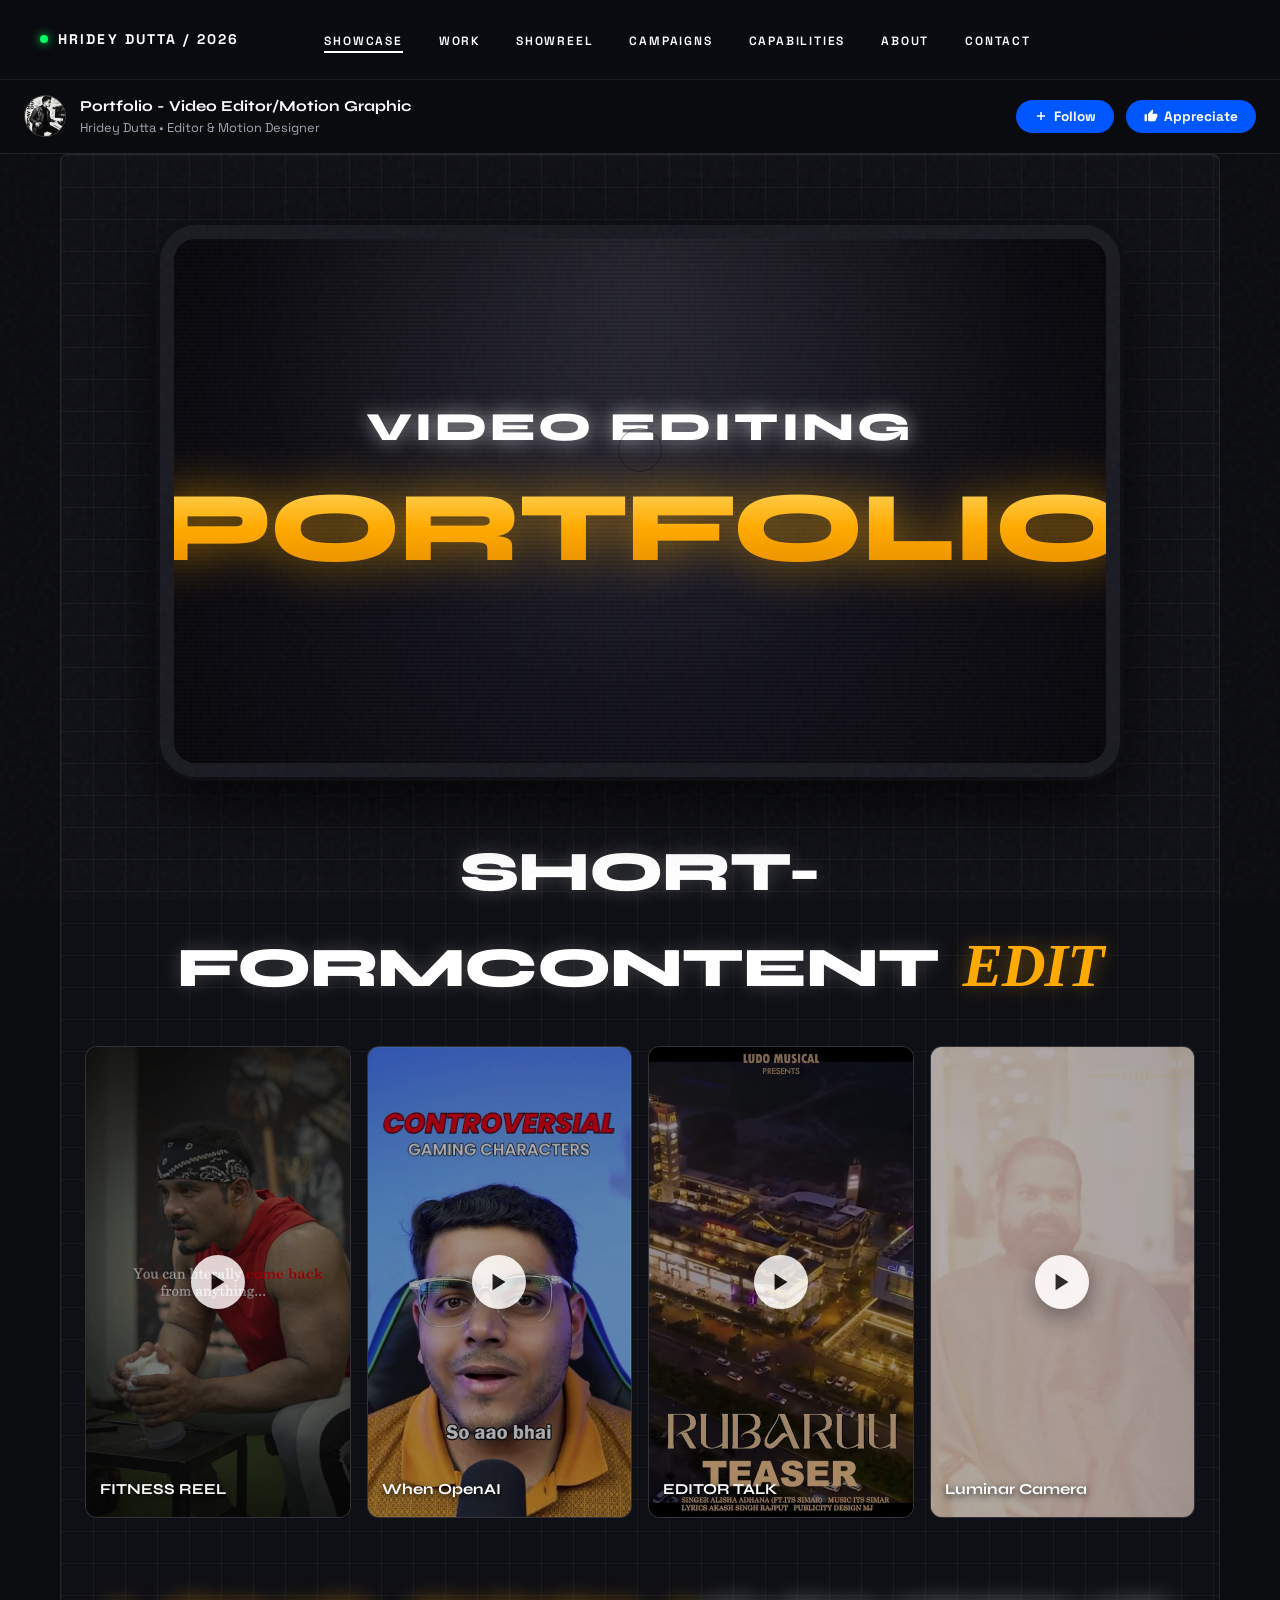
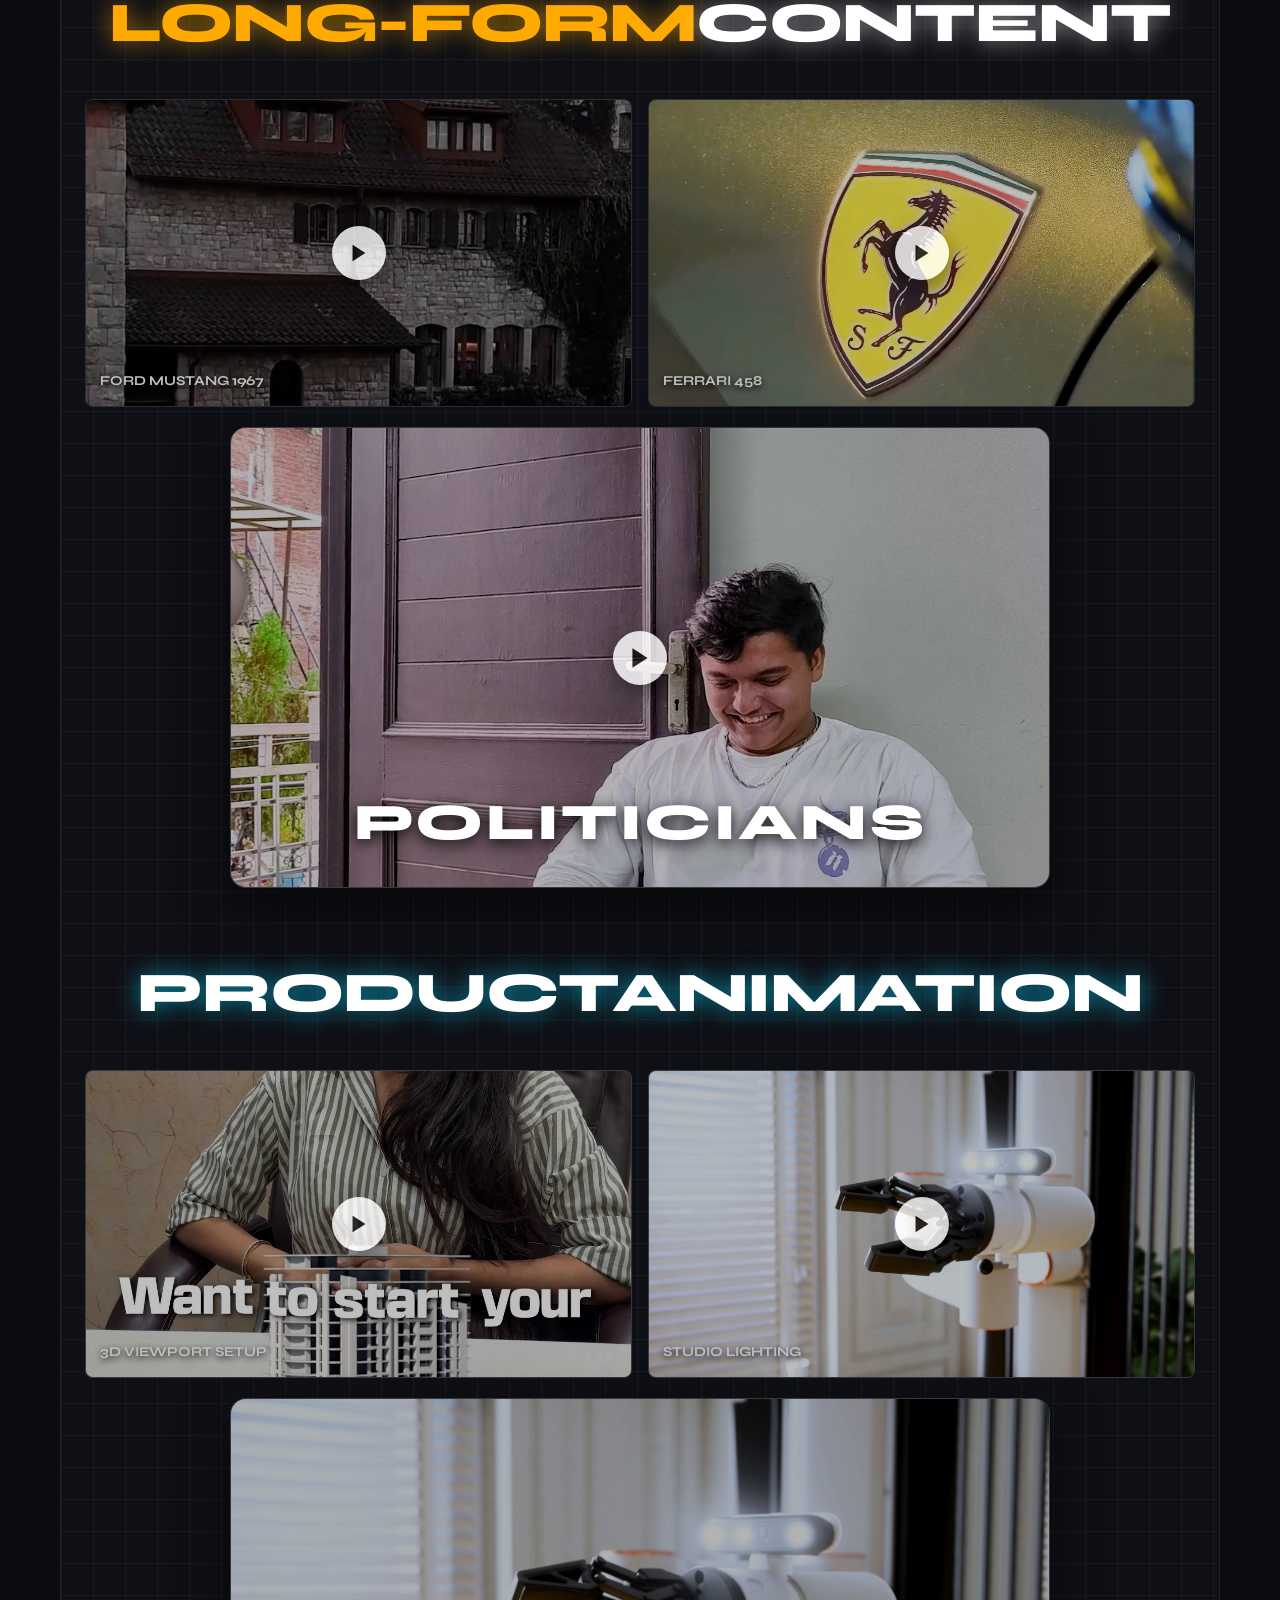
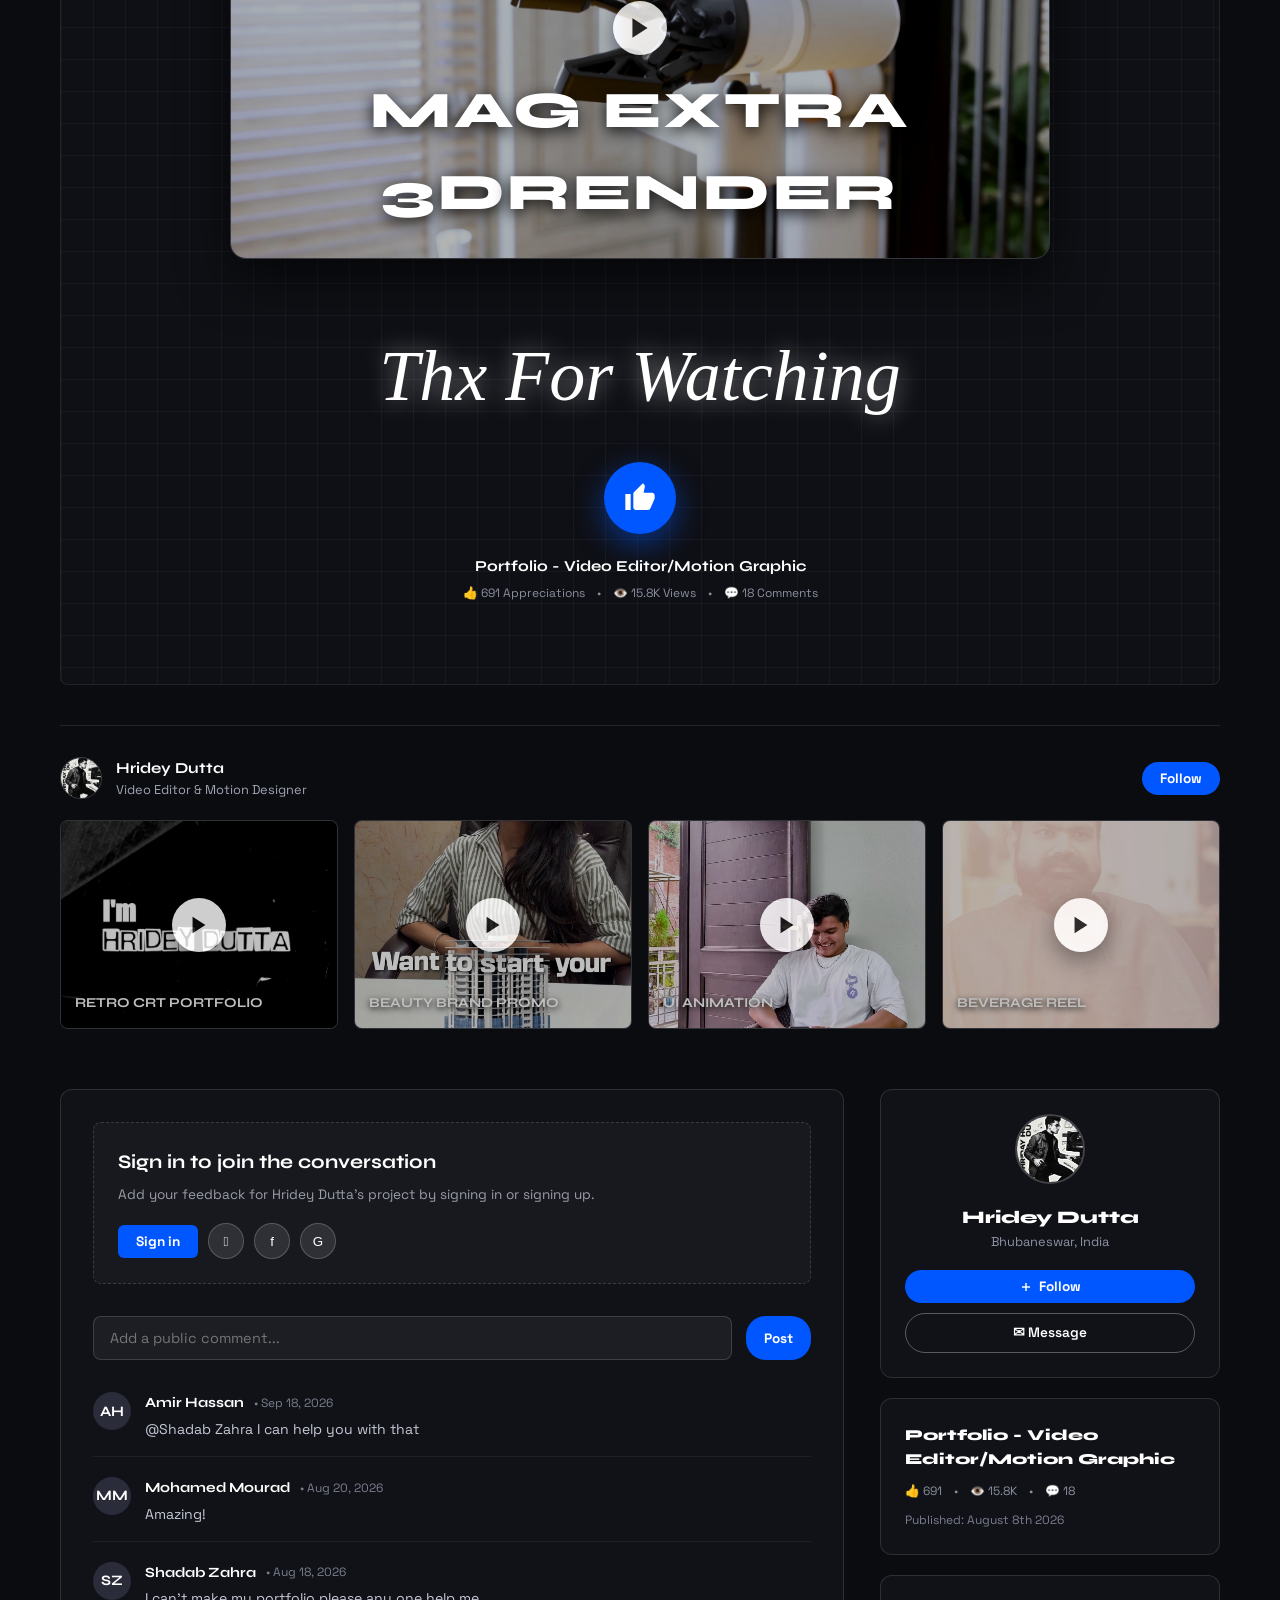
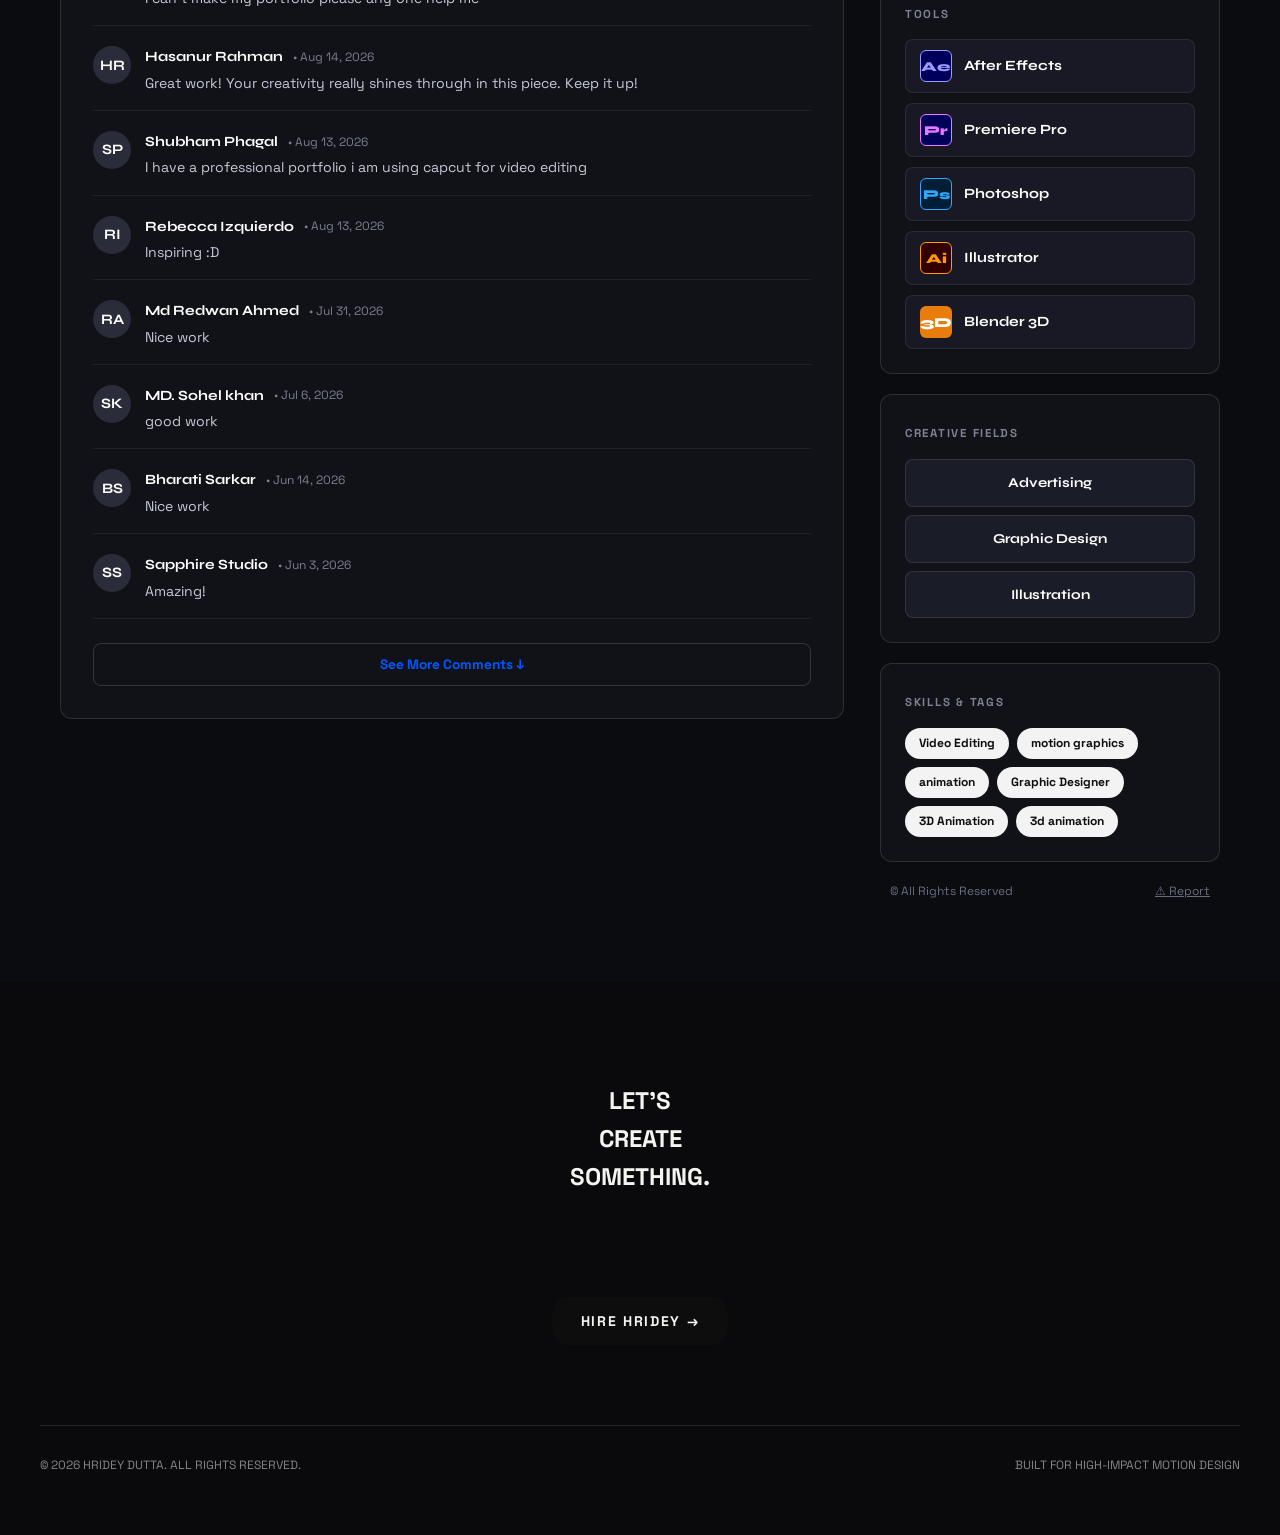
==== commit 60264c58: "Final mobile polish: fine-tuned header height, section spacing, 3D render title and multi-threaded l" ====
--- a/index.html
+++ b/index.html
@@ -309,10 +309,10 @@
           </div>
         </div>
 
-        <!-- SECTION 3B: MAC EXTRA 3D RENDER -->
-        <div class="longform-featured-card open-modal-card"
+        <!-- SECTION 3B: MAG EXTRA 3D RENDER -->
+        <div class="longform-featured-card open-modal-card card-3d-render"
              data-video="videos/promo_r1d1.mp4"
-             data-title="MAC EXTRA 3D PRODUCT COMMERCIAL"
+             data-title="MAG EXTRA 3D PRODUCT COMMERCIAL"
              data-category-label="3D PRODUCT ANIMATION"
              data-year="2026"
              data-desc="Complete 3D product commercial featuring realistic bottle modeling, fluid simulation, and studio lighting."
@@ -325,7 +325,7 @@
               <svg width="26" height="26" viewBox="0 0 24 24" fill="currentColor"><polygon points="5 3 19 12 5 21 5 3"></polygon></svg>
             </div>
           </div>
-          <div class="featured-big-title">MAC EXTRA 3D RENDER</div>
+          <div class="featured-big-title">MAG EXTRA 3D<br class="mobile-break">RENDER</div>
         </div>
 
         <!-- SECTION 4: THX FOR WATCHING & APPRECIATE CTA -->
--- a/styles.css
+++ b/styles.css
@@ -77,11 +77,12 @@
   position: absolute;
   width: 1px;
   height: 1px;
+  max-width: 1px;
   padding: 0;
   margin: -1px;
   overflow: hidden;
   clip: rect(0, 0, 0, 0);
-  white-space: nowrap;
+  word-break: break-all;
   border: 0;
 }
 
@@ -2540,7 +2541,7 @@
   }
 
   .behance-showcase-container {
-    padding-top: 60px !important;
+    padding-top: 66px !important;
   }
 
   .behance-canvas {
@@ -2560,10 +2561,10 @@
     box-sizing: border-box !important;
   }
 
-  /* 2. Header (Height 56px, Readable Brand, Touch Target Menu completely inside viewport) */
+  /* 2. Header (Height 62px, Brand 13px, Menu 80x46px) */
   .header-nav {
-    height: 56px !important;
-    min-height: 56px !important;
+    height: 62px !important;
+    min-height: 62px !important;
     padding: 0 14px !important;
     width: 100% !important;
     max-width: 100% !important;
@@ -2574,6 +2575,7 @@
     backdrop-filter: blur(16px) !important;
     -webkit-backdrop-filter: blur(16px) !important;
     box-sizing: border-box !important;
+    z-index: 1000 !important;
   }
 
   .nav-brand {
@@ -2600,13 +2602,13 @@
 
   .mobile-menu-trigger {
     display: inline-flex !important;
-    width: 78px !important;
+    width: 80px !important;
     min-width: 74px !important;
     max-width: 88px !important;
-    height: 38px !important;
-    min-height: 38px !important;
+    height: 46px !important;
+    min-height: 46px !important;
     padding: 0 !important;
-    border-radius: 19px !important;
+    border-radius: 23px !important;
     background: #0057ff !important;
     color: #ffffff !important;
     border: none !important;
@@ -2621,7 +2623,7 @@
     cursor: pointer !important;
   }
 
-  /* 3. Profile Mini Header (Compact: Avatar 36px, Title 13px, Subtitle 11px, Compact Action Buttons) */
+  /* 3. Profile Mini Header (Compact: Avatar 34-36px, Title 13px, Subtitle 11px, Usable Actions) */
   .behance-top-bar {
     position: relative !important;
     top: auto !important;
@@ -2706,13 +2708,13 @@
     max-width: 160px !important;
   }
 
-  /* 4. Hero Card (Full Width 360-366px on 390px phone, Natural Aspect Ratio) */
+  /* 4. Hero Card (Full Width, Readable Title clamp(25px, 7vw, 40px), Natural Aspect Ratio) */
   .crt-hero-container {
     width: 100% !important;
     max-width: 100% !important;
     margin: 8px 0 18px 0 !important;
     border: 3px solid #1a1b22 !important;
-    border-radius: 14px !important;
+    border-radius: 12px !important;
     box-sizing: border-box !important;
   }
 
@@ -2722,21 +2724,22 @@
   }
 
   .crt-glow-title .sub-title {
-    font-size: clamp(13px, 3.8vw, 20px) !important;
+    font-size: clamp(12px, 3.5vw, 18px) !important;
     letter-spacing: 0.08em !important;
     margin-bottom: 2px !important;
   }
 
   .crt-glow-title .main-title {
-    font-size: clamp(26px, 8vw, 44px) !important;
+    font-size: clamp(25px, 7vw, 40px) !important;
     line-height: 1.05 !important;
     letter-spacing: -0.01em !important;
   }
 
-  /* 5. Section Headings (Compact & Prominent 22px-30px, Single Column Vertical Flow) */
+  /* 5. Section Headings (clamp(22px, 6.5vw, 34px), weight 700-800, line-height 0.95-1.1, center) */
   .behance-section-header {
-    margin: 22px 0 12px 0 !important;
+    margin: 16px 0 12px 0 !important;
     text-align: center !important;
+    width: 100% !important;
   }
 
   .section-mt {
@@ -2744,17 +2747,19 @@
   }
 
   .glow-title-bold {
-    font-size: clamp(22px, 6.5vw, 30px) !important;
-    line-height: 1.15 !important;
+    font-size: clamp(22px, 6.5vw, 34px) !important;
+    font-weight: 800 !important;
+    line-height: 1.05 !important;
     letter-spacing: -0.01em !important;
     text-transform: uppercase !important;
+    text-align: center !important;
     word-break: normal !important;
     overflow-wrap: break-word !important;
   }
 
   .glow-title-script {
-    font-size: clamp(22px, 6.5vw, 30px) !important;
-    line-height: 1.15 !important;
+    font-size: clamp(22px, 6.5vw, 34px) !important;
+    line-height: 1.05 !important;
     margin-left: 4px !important;
   }
 
@@ -2775,7 +2780,7 @@
   .contact-wrapper {
     display: grid !important;
     grid-template-columns: 1fr !important;
-    gap: 16px !important;
+    gap: 12px !important;
     width: 100% !important;
     max-width: 100% !important;
     margin-left: 0 !important;
@@ -2783,7 +2788,7 @@
     box-sizing: border-box !important;
   }
 
-  /* 7. Full-Width Portfolio Cards & High-Resolution Media */
+  /* 7. Full-Width Cards & Consistent Media Rules */
   .reel-card-portrait,
   .longform-thumb-card,
   .longform-featured-card,
@@ -2792,12 +2797,13 @@
   .project-card {
     width: 100% !important;
     max-width: 100% !important;
-    border-radius: 14px !important;
+    border-radius: 12px !important;
     overflow: hidden !important;
     position: relative !important;
     box-sizing: border-box !important;
     margin-left: 0 !important;
     margin-right: 0 !important;
+    margin-bottom: 0 !important;
     background-color: #12131a !important;
     border: 1px solid rgba(255, 255, 255, 0.12) !important;
   }
@@ -2825,7 +2831,7 @@
     object-fit: cover !important;
   }
 
-  /* Play Button Icons (50-60px) */
+  /* 8. Standardized Centered Play Buttons (48-58px) */
   .play-circle-icon {
     width: 52px !important;
     height: 52px !important;
@@ -2833,11 +2839,14 @@
     min-height: 52px !important;
     border-radius: 50% !important;
     box-shadow: 0 6px 18px rgba(0, 0, 0, 0.6) !important;
+    display: flex !important;
+    align-items: center !important;
+    justify-content: center !important;
   }
 
   .play-circle-icon svg {
-    width: 20px !important;
-    height: 20px !important;
+    width: 22px !important;
+    height: 22px !important;
   }
 
   .reel-card-text {
@@ -2847,23 +2856,42 @@
     bottom: 12px !important;
     left: 12px !important;
     right: 12px !important;
+    max-width: calc(100% - 24px) !important;
+    box-sizing: border-box !important;
   }
 
   .featured-big-title {
-    font-size: clamp(17px, 5vw, 24px) !important;
+    font-size: clamp(17px, 5.2vw, 24px) !important;
+    font-weight: 800 !important;
     bottom: 12px !important;
+    left: 12px !important;
     letter-spacing: 0.04em !important;
-  }
-
-  /* 8. Stats & Thank You Section (Appreciation Button 60px Centered) */
+    text-shadow: 0 2px 10px rgba(0, 0, 0, 0.85) !important;
+  }
+
+  /* 9. Product Animation & MAG Extra 3D Render Spacing */
+  .blender-viewport-grid {
+    margin-top: 12px !important;
+    gap: 12px !important;
+  }
+
+  .blender-viewport-grid + .longform-featured-card,
+  .card-3d-render {
+    margin-top: 20px !important;
+  }
+
+  /* 10. Thank You Section (Breathing room, 56-64px button, readable stats) */
   .thx-section {
-    padding: 24px 10px 16px 10px !important;
+    padding: 22px 10px 18px 10px !important;
     text-align: center !important;
+    width: 100% !important;
+    box-sizing: border-box !important;
   }
 
   .thx-title {
-    font-size: clamp(22px, 6.5vw, 30px) !important;
+    font-size: clamp(20px, 6vw, 24px) !important;
     margin-bottom: 14px !important;
+    text-align: center !important;
   }
 
   .appreciate-btn-large {
@@ -2874,27 +2902,32 @@
     border-radius: 50% !important;
     margin: 0 auto 14px auto !important;
     box-shadow: 0 8px 24px rgba(0, 87, 255, 0.5) !important;
+    display: flex !important;
+    align-items: center !important;
+    justify-content: center !important;
   }
 
   .thx-project-info {
     font-size: 13px !important;
     margin-bottom: 6px !important;
     color: #e2e4ec !important;
+    text-align: center !important;
   }
 
   .thx-stats-meta {
-    font-size: 12px !important;
+    font-size: 11px !important;
     display: flex !important;
     flex-wrap: wrap !important;
     justify-content: center !important;
     align-items: center !important;
-    gap: 8px 12px !important;
+    gap: 6px 10px !important;
     color: #c4c8d4 !important;
-  }
-
-  /* 9. Related Row */
+    line-height: 1.3 !important;
+  }
+
+  /* 11. Author Preview Row (Under Appreciation, Clearly Readable) */
   .behance-related-row {
-    margin-top: 22px !important;
+    margin-top: 20px !important;
     width: 100% !important;
   }
 
@@ -2904,15 +2937,80 @@
     justify-content: space-between !important;
     margin-bottom: 12px !important;
     padding: 0 4px !important;
-  }
-
-  /* 10. Comments Thread (Full-Width, Compact & Readable Typography) */
+    width: 100% !important;
+    box-sizing: border-box !important;
+  }
+
+  .behance-related-header .behance-creator-meta {
+    display: flex !important;
+    align-items: center !important;
+    gap: 10px !important;
+    min-width: 0 !important;
+    flex: 1 !important;
+  }
+
+  .behance-related-header .behance-avatar-img {
+    width: 34px !important;
+    height: 34px !important;
+    min-width: 34px !important;
+    min-height: 34px !important;
+    border-radius: 50% !important;
+    flex-shrink: 0 !important;
+    display: block !important;
+  }
+
+  .behance-related-header .behance-title-group {
+    min-width: 0 !important;
+    flex: 1 !important;
+  }
+
+  .behance-related-header .behance-title-group h2,
+  .behance-related-header .behance-title-group h3 {
+    font-size: 13px !important;
+    font-weight: 700 !important;
+    color: #ffffff !important;
+    margin: 0 !important;
+    line-height: 1.2 !important;
+  }
+
+  .behance-related-header .behance-title-group p {
+    font-size: 10px !important;
+    color: #a0a5b5 !important;
+    margin: 2px 0 0 0 !important;
+    line-height: 1.2 !important;
+  }
+
+  .behance-related-header .follow-toggle-btn {
+    flex: none !important;
+    width: auto !important;
+    min-width: 72px !important;
+    max-width: 86px !important;
+    height: 32px !important;
+    min-height: 32px !important;
+    padding: 0 12px !important;
+    font-size: 11px !important;
+    border-radius: 16px !important;
+    display: inline-flex !important;
+    align-items: center !important;
+    justify-content: center !important;
+  }
+
+  .behance-related-grid {
+    display: flex !important;
+    flex-direction: column !important;
+    gap: 12px !important;
+    width: 100% !important;
+    box-sizing: border-box !important;
+  }
+
+  /* 12. Comments Thread (Full-Width, Compact & Readable Typography) */
   .comments-container-box {
     width: 100% !important;
     max-width: 100% !important;
-    padding: 16px 10px !important;
+    padding: 16px 12px !important;
     border-radius: 12px !important;
     box-sizing: border-box !important;
+    margin-top: 16px !important;
   }
 
   .sign-in-prompt-card {
@@ -2963,12 +3061,12 @@
   }
 
   .comment-avatar {
-    width: 36px !important;
-    height: 36px !important;
-    min-width: 36px !important;
-    min-height: 36px !important;
+    width: 34px !important;
+    height: 34px !important;
+    min-width: 34px !important;
+    min-height: 34px !important;
     border-radius: 50% !important;
-    font-size: 13px !important;
+    font-size: 12px !important;
     font-weight: 700 !important;
     flex-shrink: 0 !important;
   }
@@ -3013,12 +3111,14 @@
     margin-top: 10px !important;
   }
 
-  /* 11. Author Sidebar & Profile (Compact Mobile Card, Full-Width Buttons) */
+  /* 13. Author Sidebar Card */
   .sidebar-box-container {
     width: 100% !important;
     display: flex !important;
     flex-direction: column !important;
     gap: 12px !important;
+    box-sizing: border-box !important;
+    margin-top: 16px !important;
   }
 
   .sidebar-card {
@@ -3034,10 +3134,10 @@
   }
 
   .sidebar-owner-avatar {
-    width: 60px !important;
-    height: 60px !important;
-    min-width: 60px !important;
-    min-height: 60px !important;
+    width: 58px !important;
+    height: 58px !important;
+    min-width: 58px !important;
+    min-height: 58px !important;
     border-radius: 50% !important;
     margin: 0 auto 10px auto !important;
     display: block !important;
@@ -3076,8 +3176,18 @@
     box-sizing: border-box !important;
   }
 
-  /* 12. Tools Section (Row Height 46-50px, Icon 28px, Text 13-14px) */
+  /* 14. Tools Section (margin-top 18-25px, Heading 12px, Row 48px, Icon 28px, Text 13px) */
+  .sidebar-section-title {
+    font-size: 12px !important;
+    font-weight: 700 !important;
+    letter-spacing: 0.1em !important;
+    color: #8e94a5 !important;
+    margin-bottom: 12px !important;
+    display: block !important;
+  }
+
   .tools-badge-list {
+    margin-top: 18px !important;
     display: flex !important;
     flex-direction: column !important;
     gap: 8px !important;
@@ -3128,6 +3238,159 @@
     border-radius: 16px !important;
   }
 
+  /* 15. Footer & Page Bottom (Strong Typography 26-36px, Centered, No Overflow) */
+  .section-contact {
+    padding: 36px 14px 24px 14px !important;
+  }
+
+  .section-contact .contact-editorial-title {
+    font-size: clamp(26px, 8vw, 36px) !important;
+    line-height: 1.1 !important;
+    text-align: center !important;
+    margin-bottom: 18px !important;
+  }
+
+  .footer-bottom {
+    font-size: 11px !important;
+    padding: 16px 10px 8px 10px !important;
+    display: flex !important;
+    flex-direction: column !important;
+    gap: 6px !important;
+    text-align: center !important;
+    color: #8e94a5 !important;
+  }
+
+  .comment-body {
+    font-size: 13px !important;
+    line-height: 1.4 !important;
+    color: #d8dbe6 !important;
+    word-break: normal !important;
+    overflow-wrap: break-word !important;
+  }
+
+  .see-more-comments-btn {
+    width: 100% !important;
+    height: 40px !important;
+    font-size: 13px !important;
+    font-weight: 600 !important;
+    margin-top: 10px !important;
+  }
+
+  /* 11. Author Sidebar & Profile (Compact Mobile Card, Full-Width Buttons) */
+  .sidebar-box-container {
+    width: 100% !important;
+    display: flex !important;
+    flex-direction: column !important;
+    gap: 12px !important;
+  }
+
+  .sidebar-card {
+    width: 100% !important;
+    max-width: 100% !important;
+    padding: 16px 12px !important;
+    border-radius: 12px !important;
+    box-sizing: border-box !important;
+  }
+
+  .sidebar-owner-card {
+    text-align: center !important;
+  }
+
+  .sidebar-owner-avatar {
+    width: 60px !important;
+    height: 60px !important;
+    min-width: 60px !important;
+    min-height: 60px !important;
+    border-radius: 50% !important;
+    margin: 0 auto 10px auto !important;
+    display: block !important;
+  }
+
+  .sidebar-owner-name {
+    font-size: 20px !important;
+    font-weight: 700 !important;
+    color: #ffffff !important;
+    margin-bottom: 3px !important;
+  }
+
+  .sidebar-owner-location {
+    font-size: 13px !important;
+    color: #a0a5b5 !important;
+    margin-bottom: 14px !important;
+  }
+
+  .sidebar-actions-stack {
+    display: flex !important;
+    flex-direction: column !important;
+    gap: 8px !important;
+    width: 100% !important;
+  }
+
+  .sidebar-actions-stack button,
+  .sidebar-actions-stack a {
+    width: 100% !important;
+    min-height: 42px !important;
+    font-size: 13px !important;
+    font-weight: 700 !important;
+    border-radius: 21px !important;
+    display: flex !important;
+    align-items: center !important;
+    justify-content: center !important;
+    box-sizing: border-box !important;
+  }
+
+  /* 12. Tools Section (Row Height 46-50px, Icon 28px, Text 13-14px) */
+  .tools-badge-list {
+    display: flex !important;
+    flex-direction: column !important;
+    gap: 8px !important;
+    width: 100% !important;
+  }
+
+  .software-badge-item {
+    height: 48px !important;
+    min-height: 48px !important;
+    padding: 0 12px !important;
+    display: flex !important;
+    align-items: center !important;
+    gap: 12px !important;
+    border-radius: 8px !important;
+    width: 100% !important;
+    box-sizing: border-box !important;
+  }
+
+  .software-icon-box {
+    width: 28px !important;
+    height: 28px !important;
+    min-width: 28px !important;
+    min-height: 28px !important;
+    font-size: 13px !important;
+    font-weight: 700 !important;
+    display: flex !important;
+    align-items: center !important;
+    justify-content: center !important;
+    border-radius: 6px !important;
+  }
+
+  .software-badge-name {
+    font-size: 13px !important;
+    font-weight: 600 !important;
+    color: #ffffff !important;
+  }
+
+  .pill-tags-flex, .creative-fields-stack {
+    display: flex !important;
+    flex-wrap: wrap !important;
+    gap: 8px !important;
+    width: 100% !important;
+  }
+
+  .pill-tag-item, .field-tag-button {
+    font-size: 12px !important;
+    padding: 6px 12px !important;
+    border-radius: 16px !important;
+  }
+
   /* 13. Footer & Page Bottom (Strong Typography 28-36px, Centered, No Overflow) */
   .section-contact {
     padding: 36px 14px 24px 14px !important;
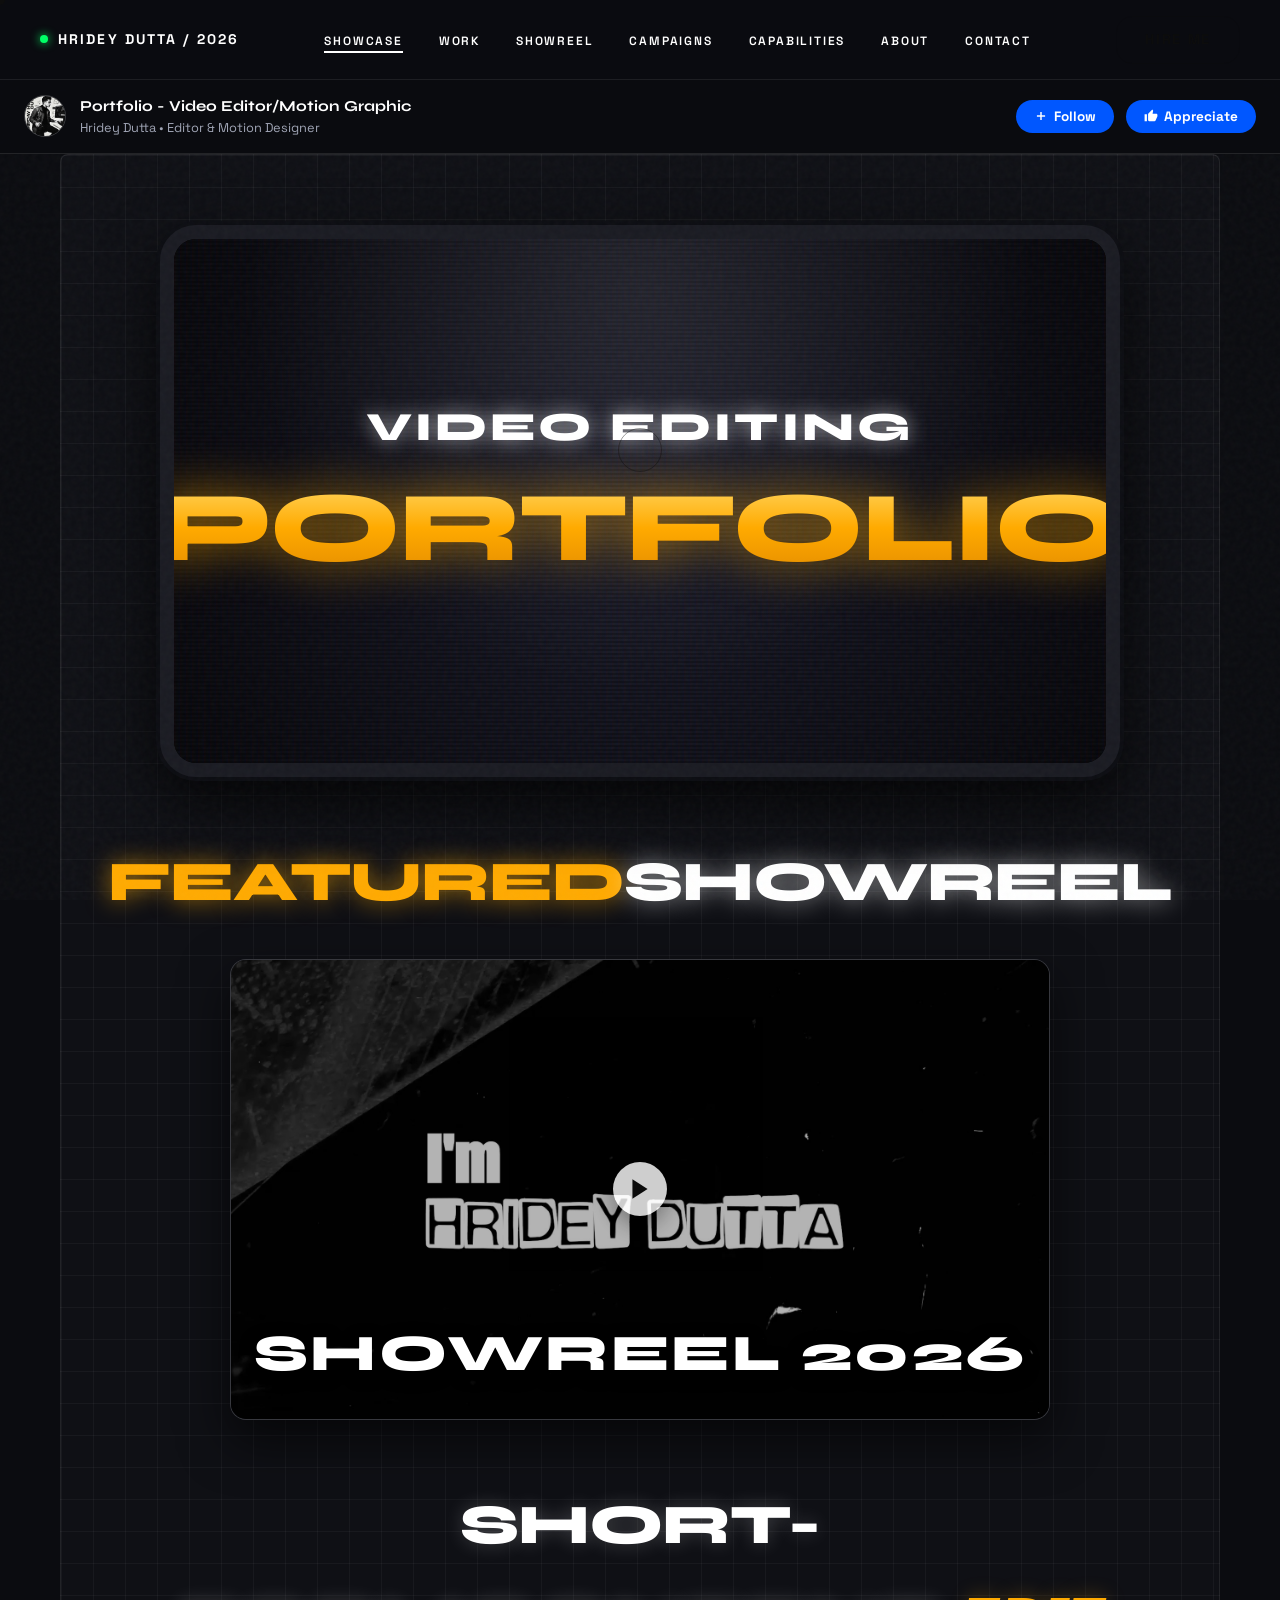
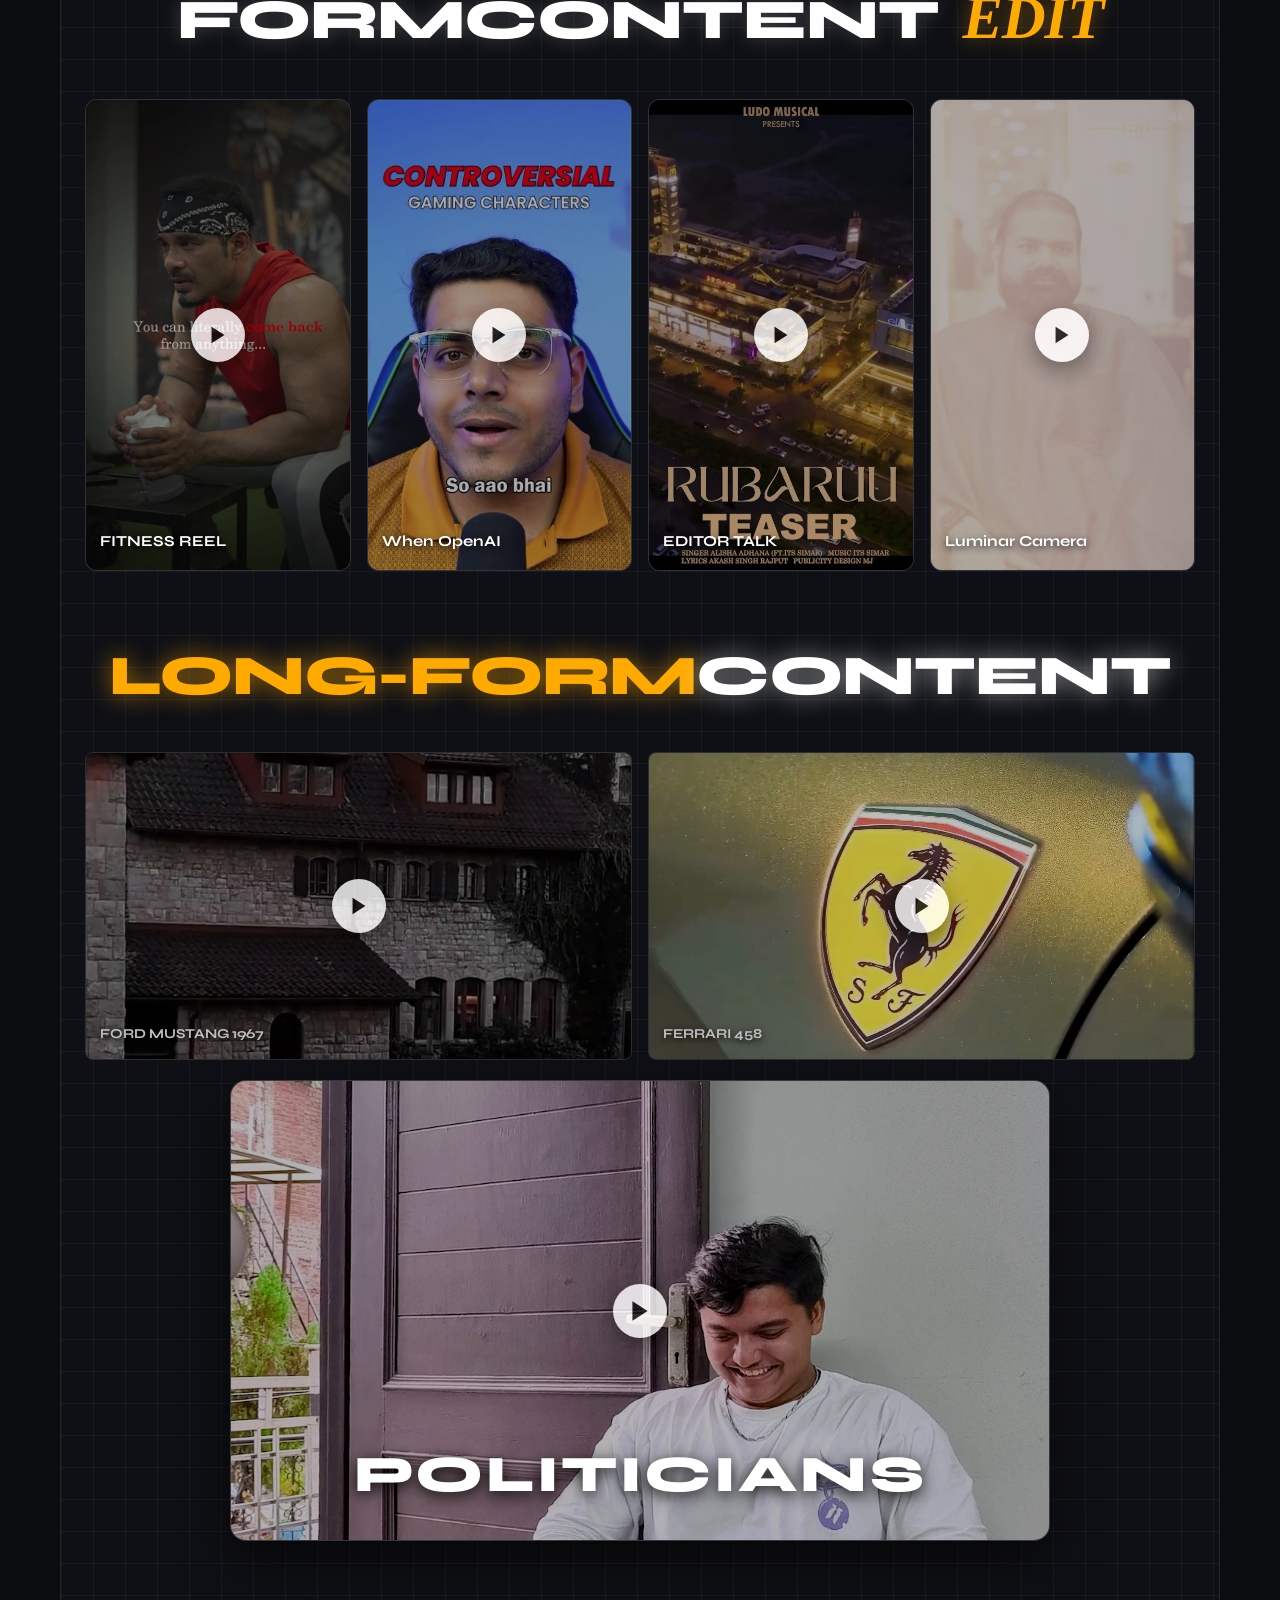
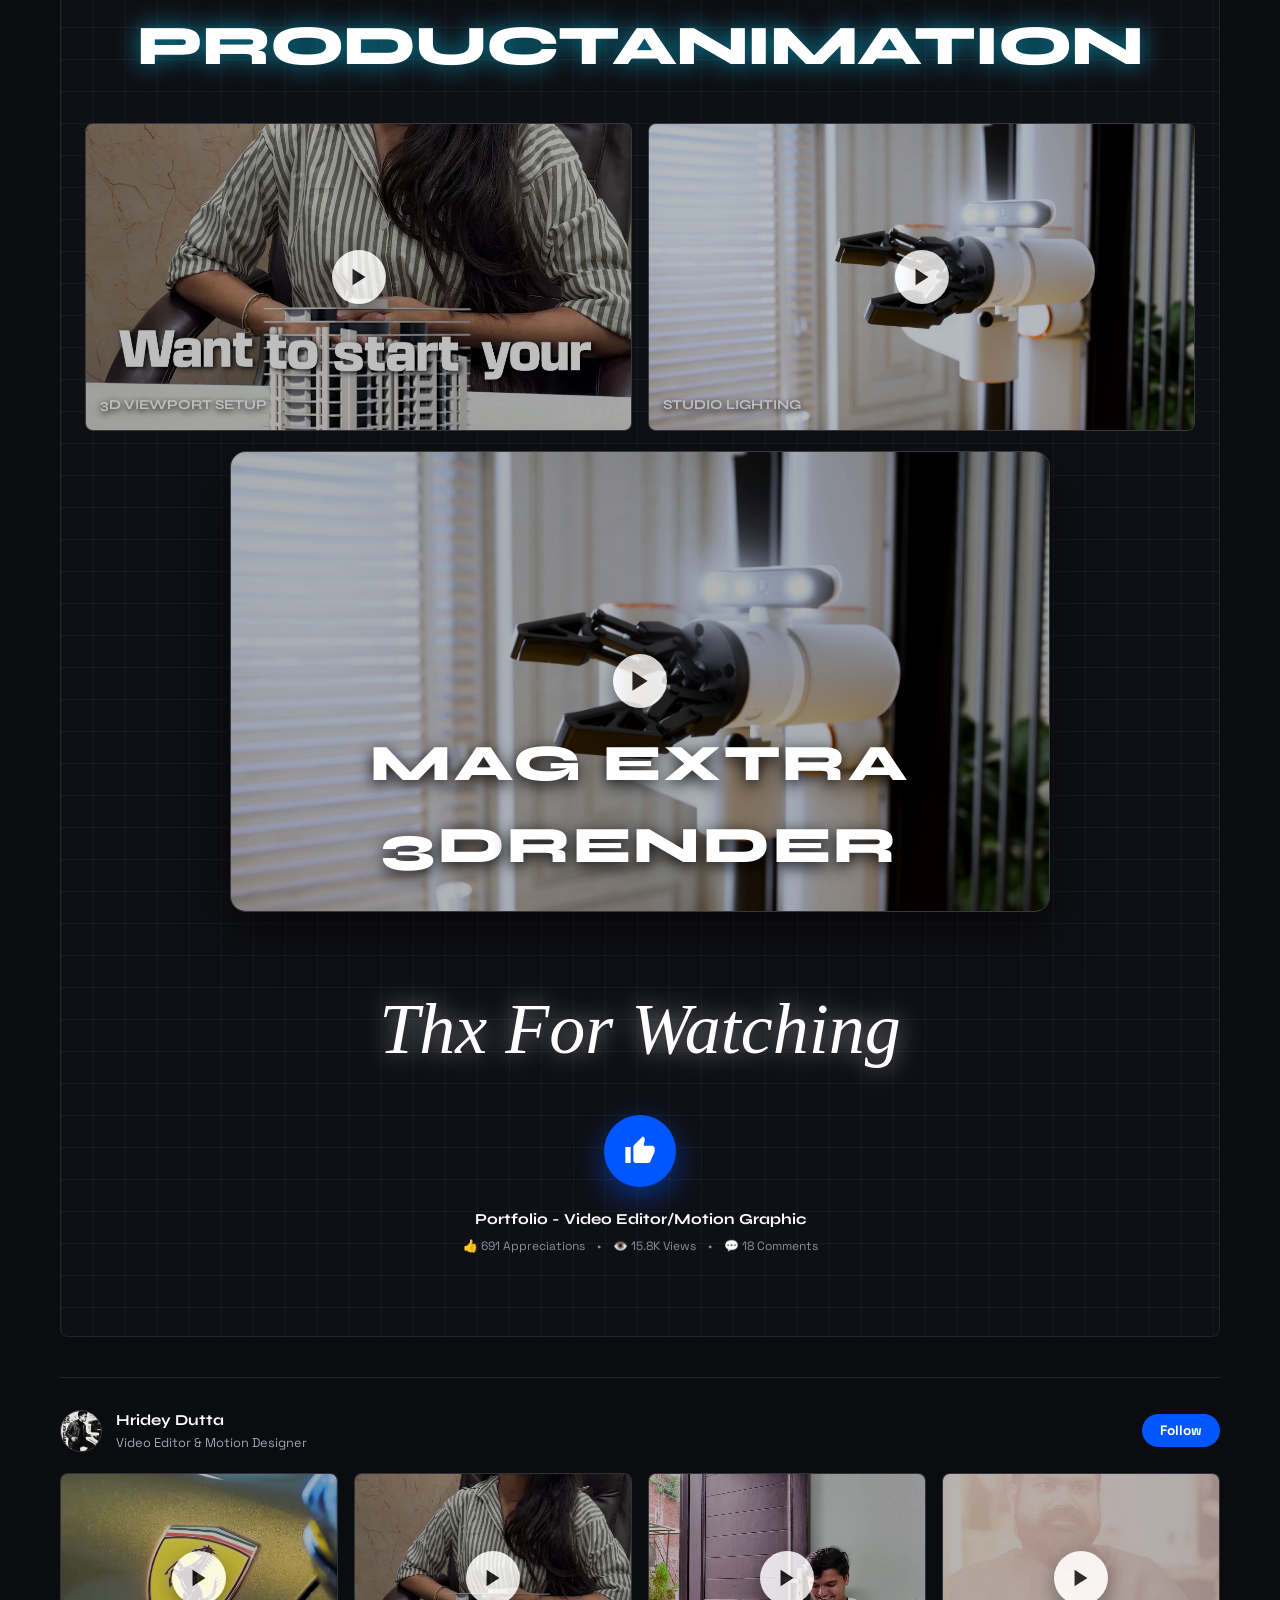
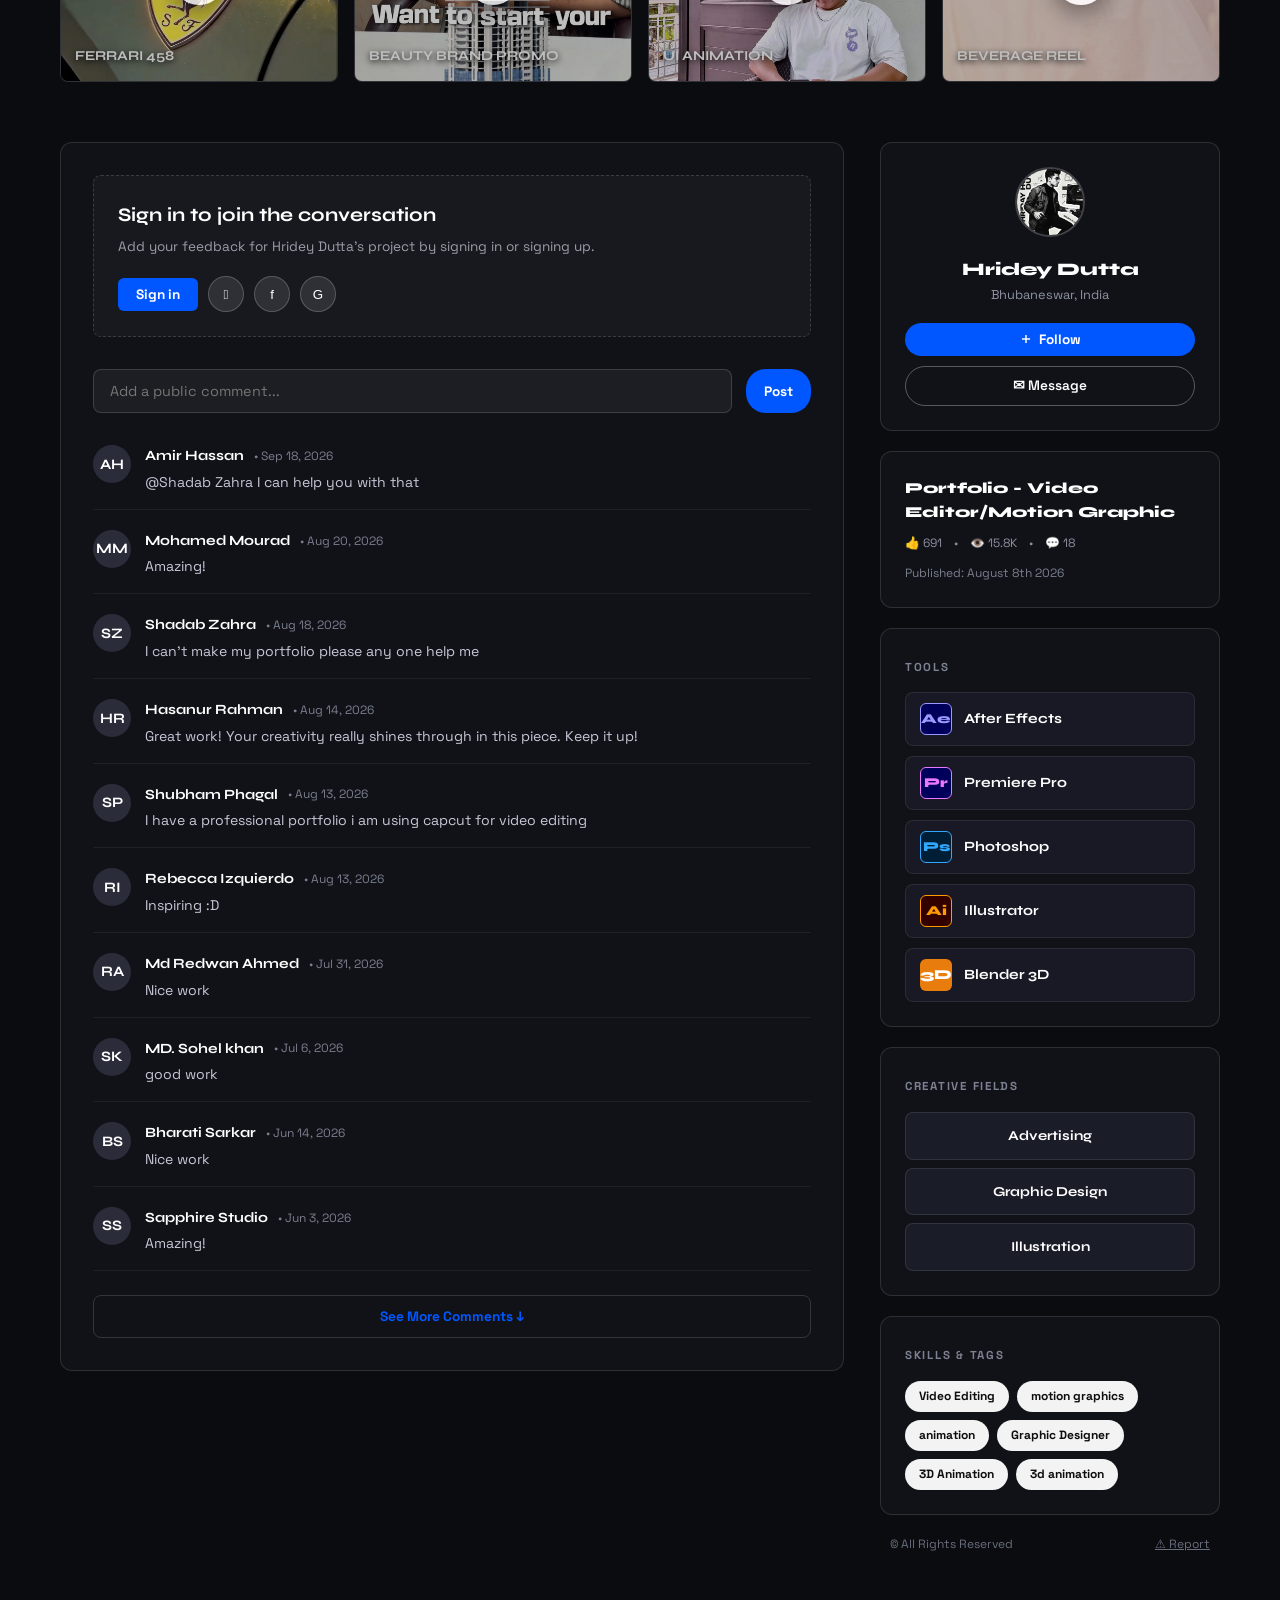
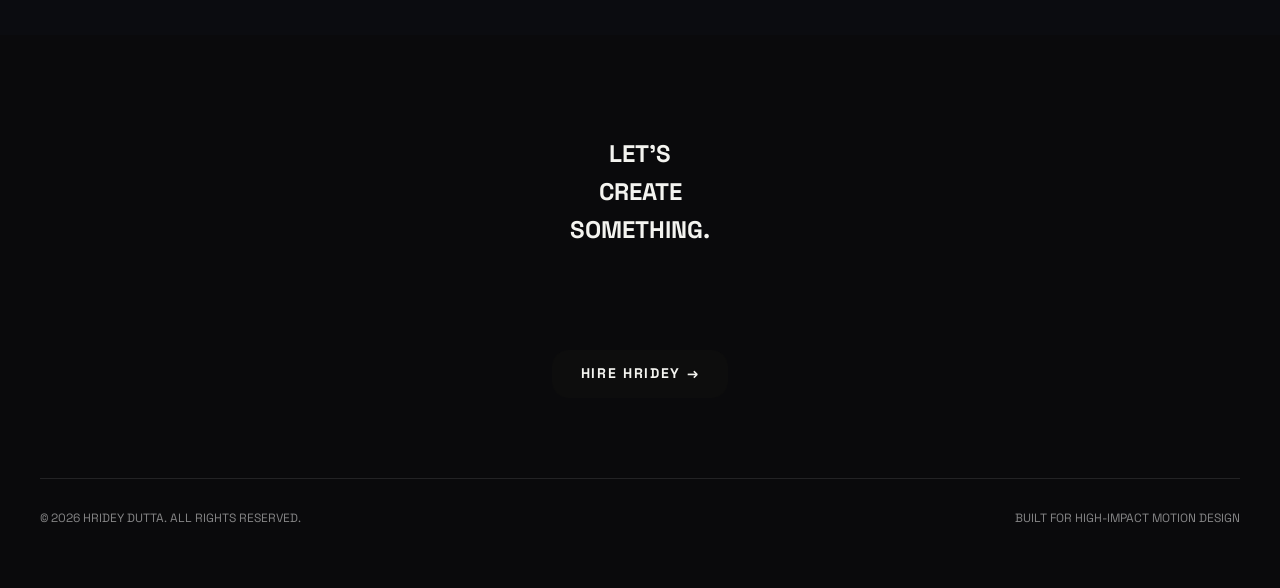
==== commit 79af006b: "Reorder sections according to client feedback: Video Editing -> Showreel -> Shorts -> Long-Form" ====
--- a/index.html
+++ b/index.html
@@ -116,8 +116,33 @@
           </div>
         </div>
 
-        <!-- SECTION 1: SHORT-FORM CONTENT EDIT -->
-        <div class="behance-section-header">
+        <!-- SECTION 1: FEATURED SHOWREEL -->
+        <div class="behance-section-header section-mt">
+          <h2 class="glow-title-bold">
+            <span class="glow-yellow">FEATURED</span><br class="mobile-break"><span class="glow-white">SHOWREEL</span>
+          </h2>
+        </div>
+
+        <div class="longform-featured-card open-modal-card showreel-showcase-card"
+             data-video="videos/showreel_main.mp4"
+             data-title="FEATURED SHOWREEL 2026 — HRIDEY DUTTA"
+             data-category-label="FEATURED SHOWREEL"
+             data-year="2026"
+             data-desc="Master showreel compilation showcasing dynamic rhythm editing, kinetic motion typography, automotive sequences, and 3D product animations."
+             data-tech="After Effects, Premiere Pro, DaVinci Resolve, Cinema 4D">
+          <video muted loop playsinline autoplay preload="auto" poster="assets/posters/showreel_main.jpg">
+            <source src="videos/showreel_main.mp4" type="video/mp4">
+          </video>
+          <div class="reel-play-overlay">
+            <div class="play-circle-icon">
+              <svg width="26" height="26" viewBox="0 0 24 24" fill="currentColor"><polygon points="5 3 19 12 5 21 5 3"></polygon></svg>
+            </div>
+          </div>
+          <div class="featured-big-title">SHOWREEL 2026</div>
+        </div>
+
+        <!-- SECTION 2: SHORT-FORM CONTENT EDIT (SHORTS) -->
+        <div class="behance-section-header section-mt">
           <h2 class="glow-title-bold">
             SHORT-FORM<br class="mobile-break">CONTENT <span class="glow-title-script">edit</span>
           </h2>
@@ -201,7 +226,7 @@
           </div>
         </div>
 
-        <!-- SECTION 2: LONG-FORM CONTENT -->
+        <!-- SECTION 3: LONG-FORM CONTENT -->
         <div class="behance-section-header section-mt">
           <h2 class="glow-title-bold">
             <span class="glow-yellow">LONG-FORM</span><br class="mobile-break"><span class="glow-white">CONTENT</span>
@@ -264,7 +289,7 @@
           <div class="featured-big-title">POLITICIANS</div>
         </div>
 
-        <!-- SECTION 3: PRODUCT ANIMATION -->
+        <!-- SECTION 4: PRODUCT ANIMATION -->
         <div class="behance-section-header section-mt">
           <h2 class="glow-title-bold">
             <span class="glow-cyan">PRODUCT<br class="mobile-break">ANIMATION</span>
@@ -309,7 +334,7 @@
           </div>
         </div>
 
-        <!-- SECTION 3B: MAG EXTRA 3D RENDER -->
+        <!-- SECTION 4B: MAG EXTRA 3D RENDER -->
         <div class="longform-featured-card open-modal-card card-3d-render"
              data-video="videos/promo_r1d1.mp4"
              data-title="MAG EXTRA 3D PRODUCT COMMERCIAL"
@@ -328,7 +353,7 @@
           <div class="featured-big-title">MAG EXTRA 3D<br class="mobile-break">RENDER</div>
         </div>
 
-        <!-- SECTION 4: THX FOR WATCHING & APPRECIATE CTA -->
+        <!-- SECTION 5: THX FOR WATCHING & APPRECIATE CTA -->
         <div class="thx-section">
           <div class="thx-title">Thx For Watching</div>
           
@@ -348,7 +373,7 @@
 
       </div>
 
-      <!-- SECTION 5: RELATED PROJECTS CAROUSEL ROW -->
+      <!-- SECTION 6: RELATED PROJECTS CAROUSEL ROW -->
       <div class="behance-related-row">
         <div class="behance-related-header">
           <div class="behance-creator-meta">
@@ -365,21 +390,21 @@
 
         <div class="behance-related-grid">
           <div class="related-project-card open-modal-card"
-               data-video="videos/showreel_main.mp4"
-               data-title="RETRO CRT PORTFOLIO"
-               data-category-label="CREATIVE PROJECT"
-               data-year="2026"
-               data-desc="Retro CRT TV style video showcase featuring kinetic typography and analog monitor glare."
-               data-tech="After Effects, CRT FX">
-            <video muted loop playsinline autoplay preload="auto" poster="assets/posters/showreel_main.jpg">
-              <source src="videos/showreel_main.mp4" type="video/mp4">
-            </video>
-            <div class="reel-play-overlay">
-              <div class="play-circle-icon">
-                <svg width="22" height="22" viewBox="0 0 24 24" fill="currentColor"><polygon points="5 3 19 12 5 21 5 3"></polygon></svg>
-              </div>
-            </div>
-            <div class="reel-card-text">RETRO CRT PORTFOLIO</div>
+               data-video="videos/car_ferrari.mp4"
+               data-title="FERRARI 458 — STANCE & DYNAMICS"
+               data-category-label="AUTOMOTIVE EDIT"
+               data-year="2026"
+               data-desc="Precision beat synchronization, exotic exhaust sound design, and luxury color palette visual styling."
+               data-tech="After Effects, DaVinci Resolve">
+            <video muted loop playsinline autoplay preload="auto" poster="assets/posters/car_ferrari.jpg">
+              <source src="videos/car_ferrari.mp4" type="video/mp4">
+            </video>
+            <div class="reel-play-overlay">
+              <div class="play-circle-icon">
+                <svg width="22" height="22" viewBox="0 0 24 24" fill="currentColor"><polygon points="5 3 19 12 5 21 5 3"></polygon></svg>
+              </div>
+            </div>
+            <div class="reel-card-text">FERRARI 458</div>
           </div>
 
           <div class="related-project-card open-modal-card"
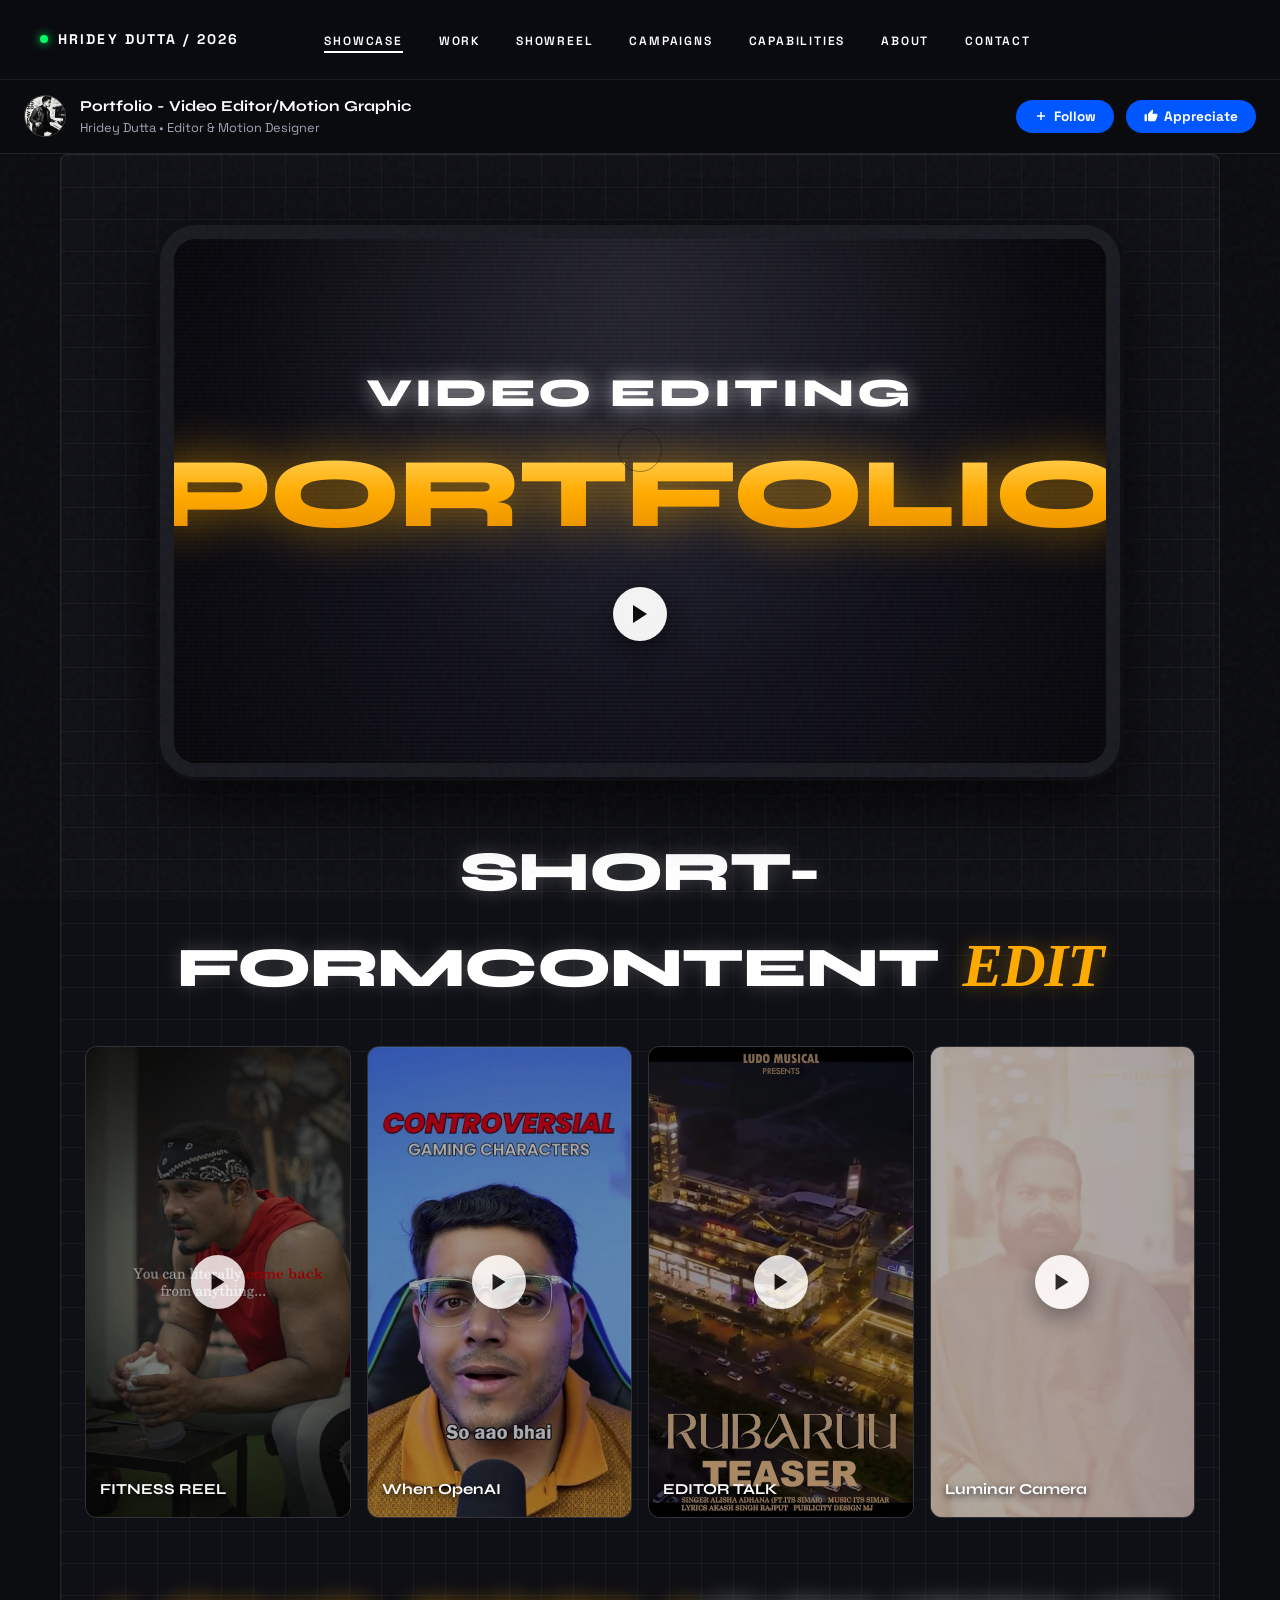
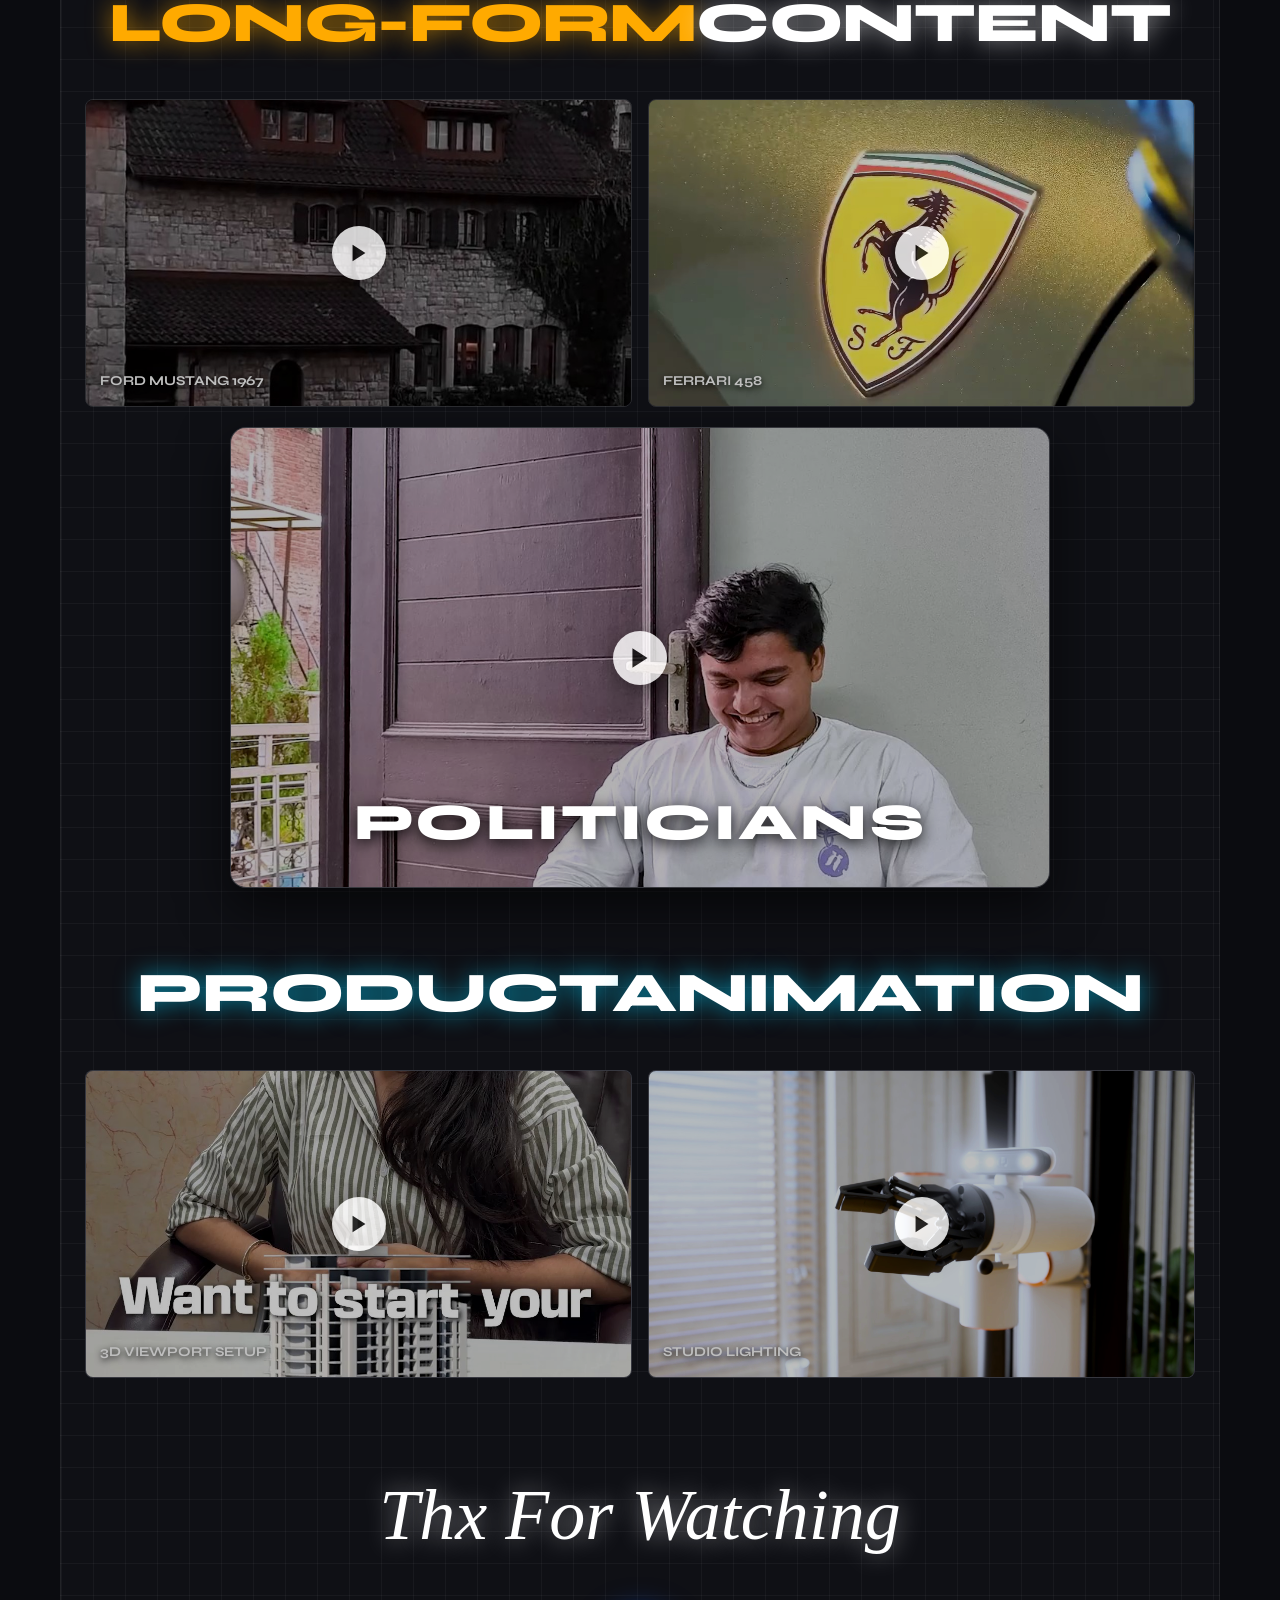
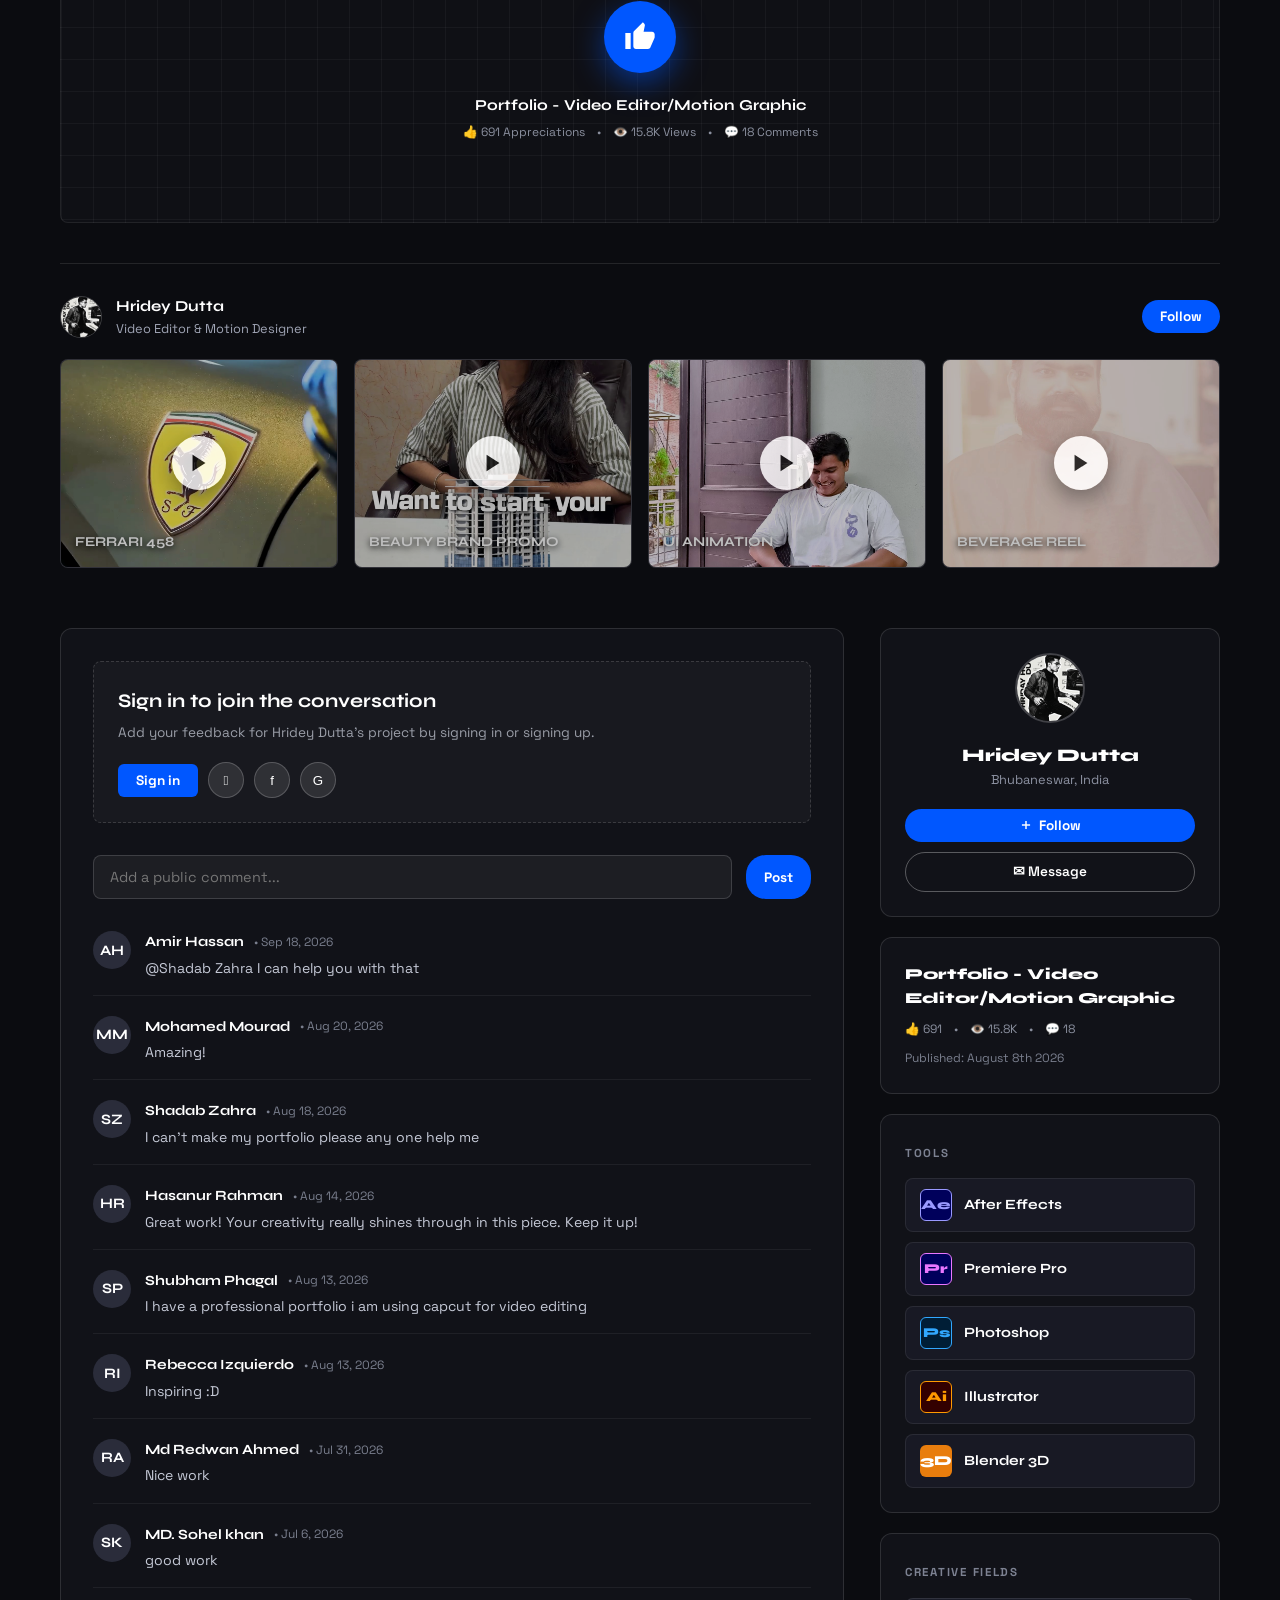
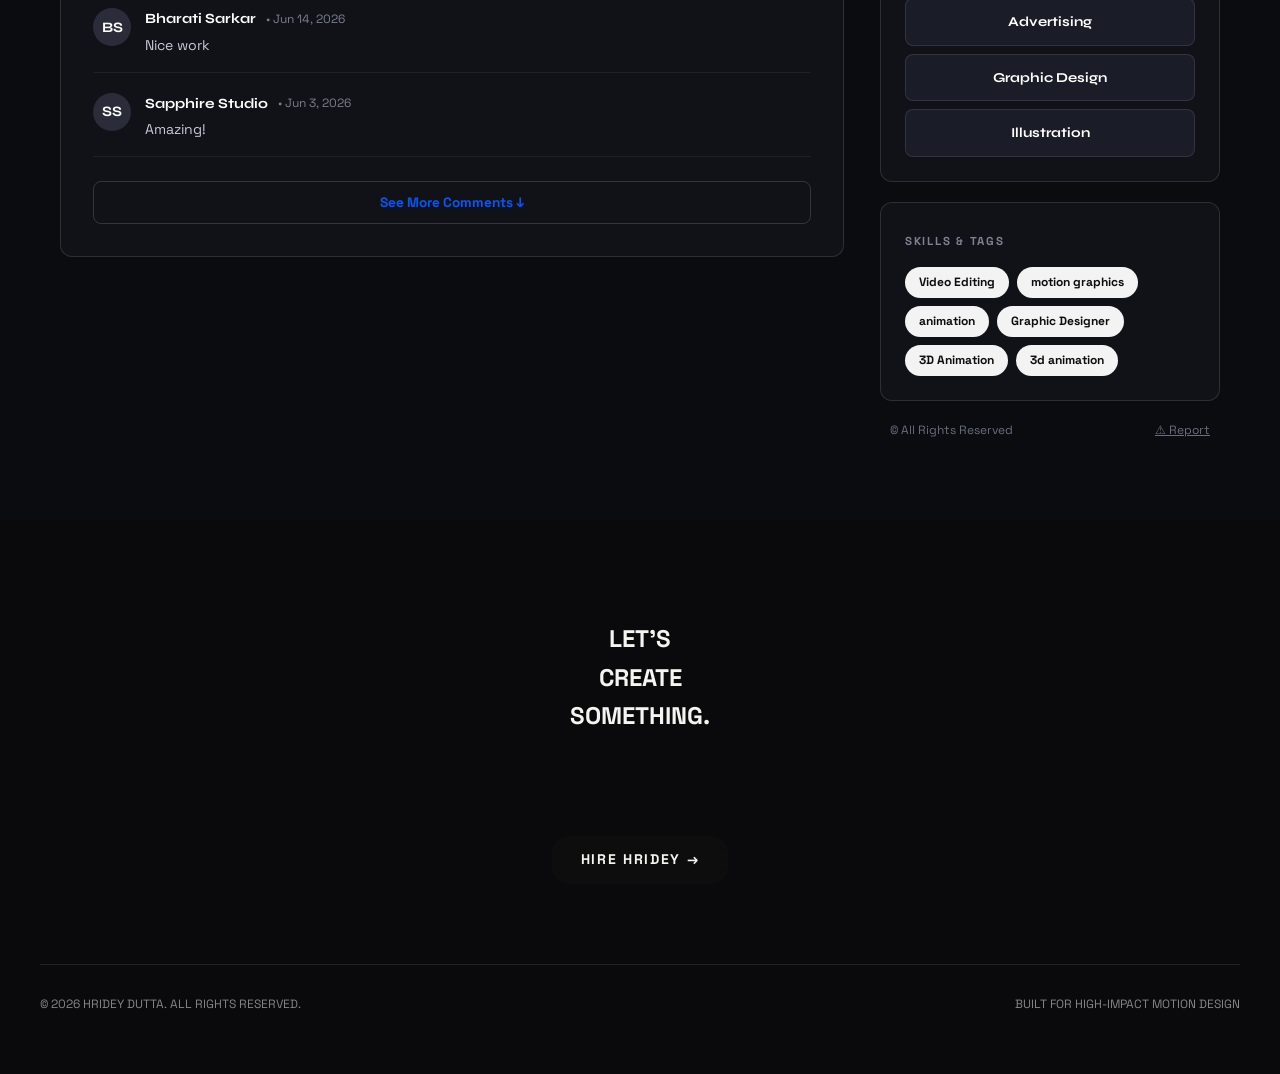
==== commit 2184b72d: "Fix duplicate videos: remove redundant Studio Lighting and Showreel cards, center hero play button w" ====
--- a/index.html
+++ b/index.html
@@ -5,7 +5,7 @@
   <meta name="viewport" content="width=device-width, initial-scale=1.0">
   <title>Portfolio - Video Editor / Motion Graphic :: Hridey Dutta 2026</title>
   <meta name="description" content="Official Behance Showcase Portfolio for Hridey Dutta — High-end Video Editor & Motion Graphic Designer featuring Short-Form Reels, Long-Form Content, and 3D Product Animation.">
-  <link rel="stylesheet" href="styles.css?v=2026">
+  <link rel="stylesheet" href="styles.css?v=2026.finalfix">
 </head>
 <body>
 
@@ -100,49 +100,29 @@
       <div class="behance-grid-box">
         <div class="crt-hero-container open-modal-card"
              data-video="videos/showreel_main.mp4"
-             data-title="VIDEO EDITING PORTFOLIO SHOWCASE"
+             data-title="FEATURED SHOWREEL 2026 — HRIDEY DUTTA"
              data-category-label="FEATURED SHOWREEL"
              data-year="2026"
              data-desc="Main featured video editing and motion graphics showcase compiling commercial edits, 3D product animations, and short-form content."
              data-tech="After Effects, Premiere Pro, DaVinci Resolve, Cinema 4D">
           <div class="crt-screen-content">
-            <video muted loop playsinline autoplay preload="auto" style="position: absolute; inset: 0; width: 100%; height: 100%; object-fit: cover; opacity: 0.35;">
+            <video muted loop playsinline autoplay preload="auto" style="position: absolute; inset: 0; width: 100%; height: 100%; object-fit: cover; opacity: 0.38;">
               <source src="videos/showreel_main.mp4" type="video/mp4">
             </video>
             <div class="crt-glow-title">
               <div class="sub-title">Video Editing</div>
               <div class="main-title">Portfolio</div>
             </div>
-          </div>
-        </div>
-
-        <!-- SECTION 1: FEATURED SHOWREEL -->
-        <div class="behance-section-header section-mt">
-          <h2 class="glow-title-bold">
-            <span class="glow-yellow">FEATURED</span><br class="mobile-break"><span class="glow-white">SHOWREEL</span>
-          </h2>
-        </div>
-
-        <div class="longform-featured-card open-modal-card showreel-showcase-card"
-             data-video="videos/showreel_main.mp4"
-             data-title="FEATURED SHOWREEL 2026 — HRIDEY DUTTA"
-             data-category-label="FEATURED SHOWREEL"
-             data-year="2026"
-             data-desc="Master showreel compilation showcasing dynamic rhythm editing, kinetic motion typography, automotive sequences, and 3D product animations."
-             data-tech="After Effects, Premiere Pro, DaVinci Resolve, Cinema 4D">
-          <video muted loop playsinline autoplay preload="auto" poster="assets/posters/showreel_main.jpg">
-            <source src="videos/showreel_main.mp4" type="video/mp4">
-          </video>
-          <div class="reel-play-overlay">
-            <div class="play-circle-icon">
-              <svg width="26" height="26" viewBox="0 0 24 24" fill="currentColor"><polygon points="5 3 19 12 5 21 5 3"></polygon></svg>
-            </div>
-          </div>
-          <div class="featured-big-title">SHOWREEL 2026</div>
-        </div>
-
-        <!-- SECTION 2: SHORT-FORM CONTENT EDIT (SHORTS) -->
-        <div class="behance-section-header section-mt">
+            <div class="crt-play-overlay">
+              <div class="play-circle-icon">
+                <svg width="24" height="24" viewBox="0 0 24 24" fill="currentColor"><polygon points="5 3 19 12 5 21 5 3"></polygon></svg>
+              </div>
+            </div>
+          </div>
+        </div>
+
+        <!-- SECTION 1: SHORT-FORM CONTENT EDIT (SHORTS) -->
+        <div class="behance-section-header">
           <h2 class="glow-title-bold">
             SHORT-FORM<br class="mobile-break">CONTENT <span class="glow-title-script">edit</span>
           </h2>
@@ -226,7 +206,7 @@
           </div>
         </div>
 
-        <!-- SECTION 3: LONG-FORM CONTENT -->
+        <!-- SECTION 2: LONG-FORM CONTENT -->
         <div class="behance-section-header section-mt">
           <h2 class="glow-title-bold">
             <span class="glow-yellow">LONG-FORM</span><br class="mobile-break"><span class="glow-white">CONTENT</span>
@@ -289,7 +269,7 @@
           <div class="featured-big-title">POLITICIANS</div>
         </div>
 
-        <!-- SECTION 4: PRODUCT ANIMATION -->
+        <!-- SECTION 3: PRODUCT ANIMATION -->
         <div class="behance-section-header section-mt">
           <h2 class="glow-title-bold">
             <span class="glow-cyan">PRODUCT<br class="mobile-break">ANIMATION</span>
@@ -334,26 +314,7 @@
           </div>
         </div>
 
-        <!-- SECTION 4B: MAG EXTRA 3D RENDER -->
-        <div class="longform-featured-card open-modal-card card-3d-render"
-             data-video="videos/promo_r1d1.mp4"
-             data-title="MAG EXTRA 3D PRODUCT COMMERCIAL"
-             data-category-label="3D PRODUCT ANIMATION"
-             data-year="2026"
-             data-desc="Complete 3D product commercial featuring realistic bottle modeling, fluid simulation, and studio lighting."
-             data-tech="Blender 3D, After Effects, Premiere Pro">
-          <video muted loop playsinline autoplay preload="auto" poster="assets/posters/promo_r1d1.jpg">
-            <source src="videos/promo_r1d1.mp4" type="video/mp4">
-          </video>
-          <div class="reel-play-overlay">
-            <div class="play-circle-icon">
-              <svg width="26" height="26" viewBox="0 0 24 24" fill="currentColor"><polygon points="5 3 19 12 5 21 5 3"></polygon></svg>
-            </div>
-          </div>
-          <div class="featured-big-title">MAG EXTRA 3D<br class="mobile-break">RENDER</div>
-        </div>
-
-        <!-- SECTION 5: THX FOR WATCHING & APPRECIATE CTA -->
+        <!-- SECTION 4: THX FOR WATCHING & APPRECIATE CTA -->
         <div class="thx-section">
           <div class="thx-title">Thx For Watching</div>
           
@@ -373,7 +334,7 @@
 
       </div>
 
-      <!-- SECTION 6: RELATED PROJECTS CAROUSEL ROW -->
+      <!-- SECTION 5: RELATED PROJECTS CAROUSEL ROW -->
       <div class="behance-related-row">
         <div class="behance-related-header">
           <div class="behance-creator-meta">
--- a/styles.css
+++ b/styles.css
@@ -1776,6 +1776,20 @@
   -webkit-text-fill-color: transparent;
   filter: drop-shadow(0 0 25px rgba(255, 170, 0, 0.6));
   text-transform: uppercase;
+}
+
+.crt-play-overlay {
+  position: relative;
+  z-index: 4;
+  margin-top: 14px;
+  display: flex;
+  align-items: center;
+  justify-content: center;
+}
+
+.crt-hero-container:hover .crt-play-overlay .play-circle-icon {
+  transform: scale(1.12);
+  background: #ffffff;
 }
 
 /* Glow Section Titles */
@@ -2735,6 +2749,22 @@
     letter-spacing: -0.01em !important;
   }
 
+  .crt-play-overlay {
+    margin-top: 8px !important;
+  }
+
+  .crt-play-overlay .play-circle-icon {
+    width: 44px !important;
+    height: 44px !important;
+    min-width: 44px !important;
+    min-height: 44px !important;
+  }
+
+  .crt-play-overlay .play-circle-icon svg {
+    width: 18px !important;
+    height: 18px !important;
+  }
+
   /* 5. Section Headings (clamp(22px, 6.5vw, 34px), weight 700-800, line-height 0.95-1.1, center) */
   .behance-section-header {
     margin: 16px 0 12px 0 !important;
@@ -2763,8 +2793,19 @@
     margin-left: 4px !important;
   }
 
-  /* 6. ONE COLUMN GRIDS ON MOBILE (320px - 600px) */
-  .reels-grid-4,
+  /* 6. MOBILE REELS GRID: 2 COLUMNS SIDE-BY-SIDE */
+  .reels-grid-4 {
+    display: grid !important;
+    grid-template-columns: repeat(2, minmax(0, 1fr)) !important;
+    gap: 10px !important;
+    width: 100% !important;
+    max-width: 100% !important;
+    margin-left: 0 !important;
+    margin-right: 0 !important;
+    box-sizing: border-box !important;
+  }
+
+  /* ONE COLUMN GRIDS ON MOBILE (320px - 600px) */
   .longform-top-row,
   .blender-viewport-grid,
   .behance-related-grid,
@@ -2809,6 +2850,7 @@
   }
 
   .reel-card-portrait {
+    min-width: 0 !important;
     aspect-ratio: 9 / 16 !important;
   }
 
@@ -2858,6 +2900,32 @@
     right: 12px !important;
     max-width: calc(100% - 24px) !important;
     box-sizing: border-box !important;
+  }
+
+  /* 2-Column Mobile Reels Adjustments */
+  .reel-card-portrait .play-circle-icon {
+    width: 44px !important;
+    height: 44px !important;
+    min-width: 44px !important;
+    min-height: 44px !important;
+  }
+
+  .reel-card-portrait .play-circle-icon svg {
+    width: 18px !important;
+    height: 18px !important;
+  }
+
+  .reel-card-portrait .reel-card-text {
+    font-size: clamp(10px, 3.2vw, 12px) !important;
+    padding: 4px 6px !important;
+    bottom: 8px !important;
+    left: 6px !important;
+    right: 6px !important;
+    max-width: calc(100% - 12px) !important;
+    text-align: center !important;
+    white-space: nowrap !important;
+    overflow: hidden !important;
+    text-overflow: ellipsis !important;
   }
 
   .featured-big-title {
@@ -3492,8 +3560,12 @@
     flex: 1 !important;
     min-width: 0 !important;
   }
-}
-
-
-
-
+
+  .reels-grid-4 {
+    gap: 8px !important;
+  }
+}
+
+
+
+
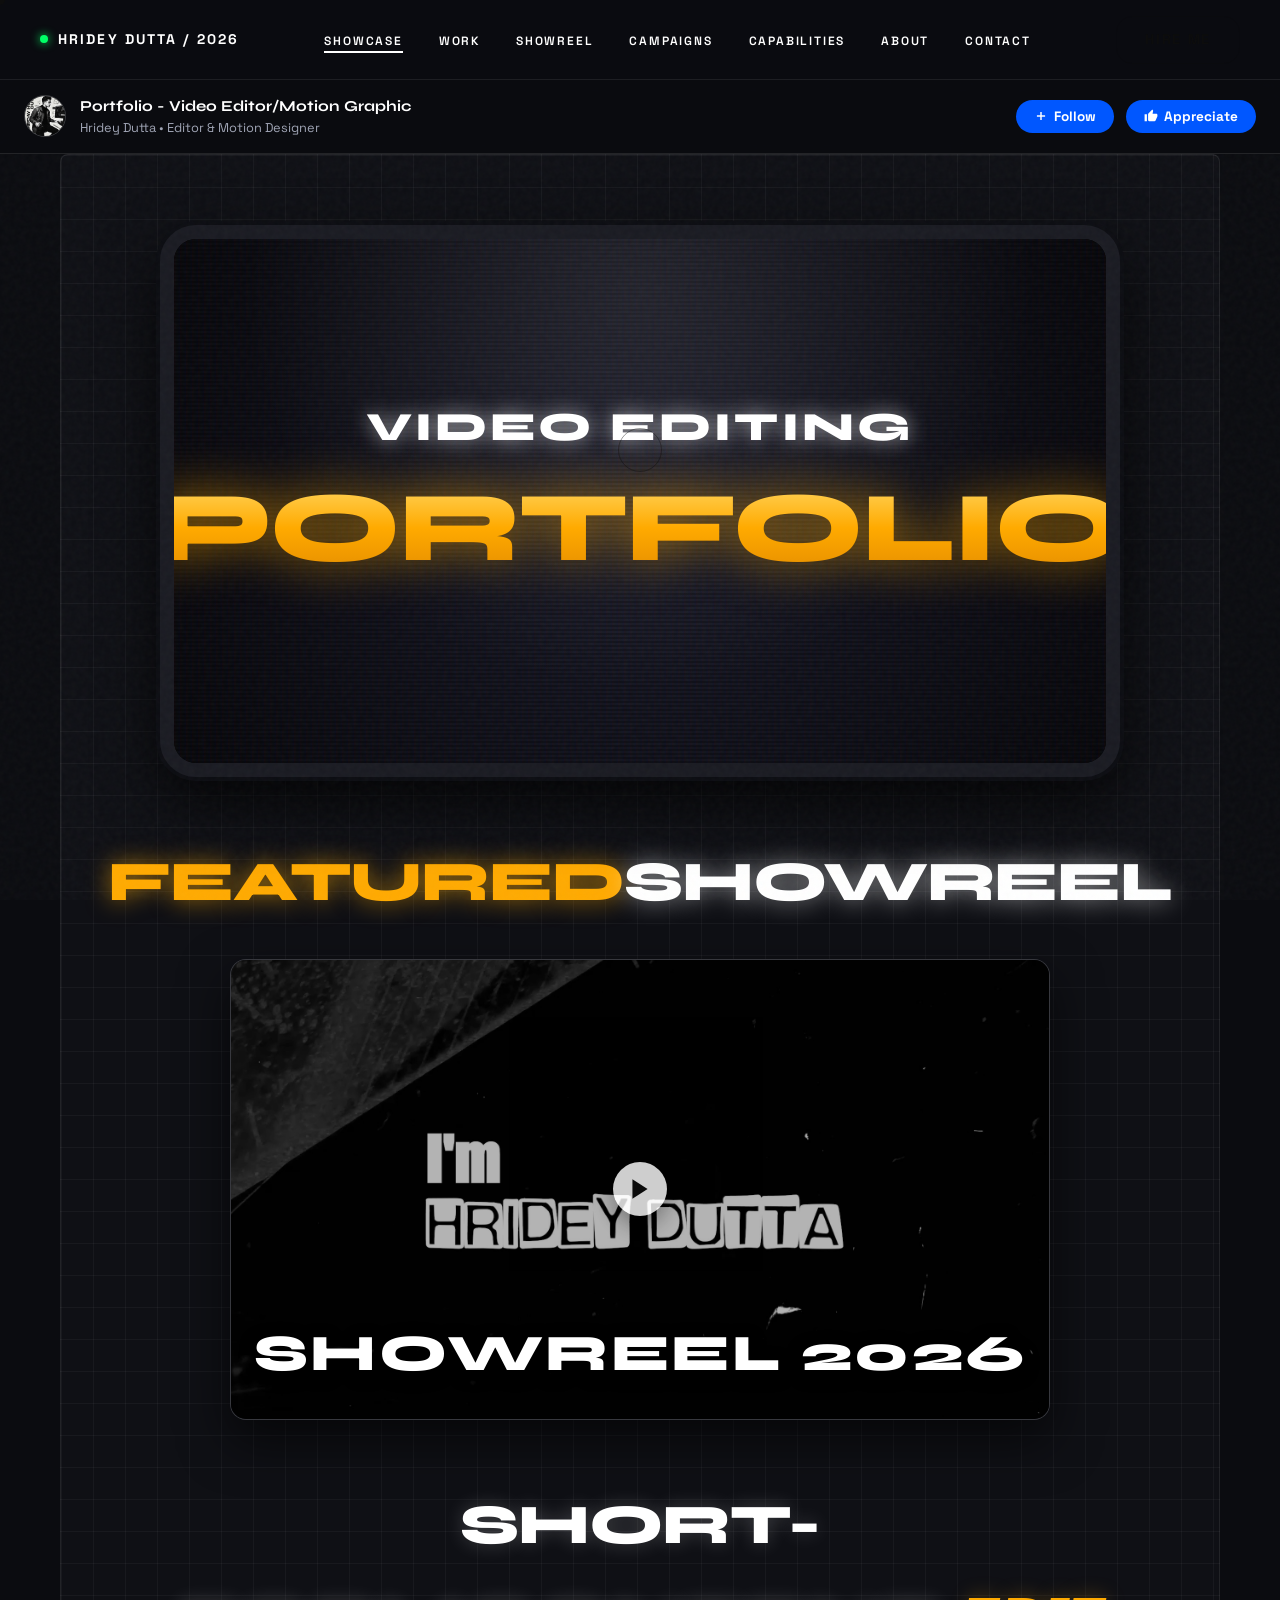
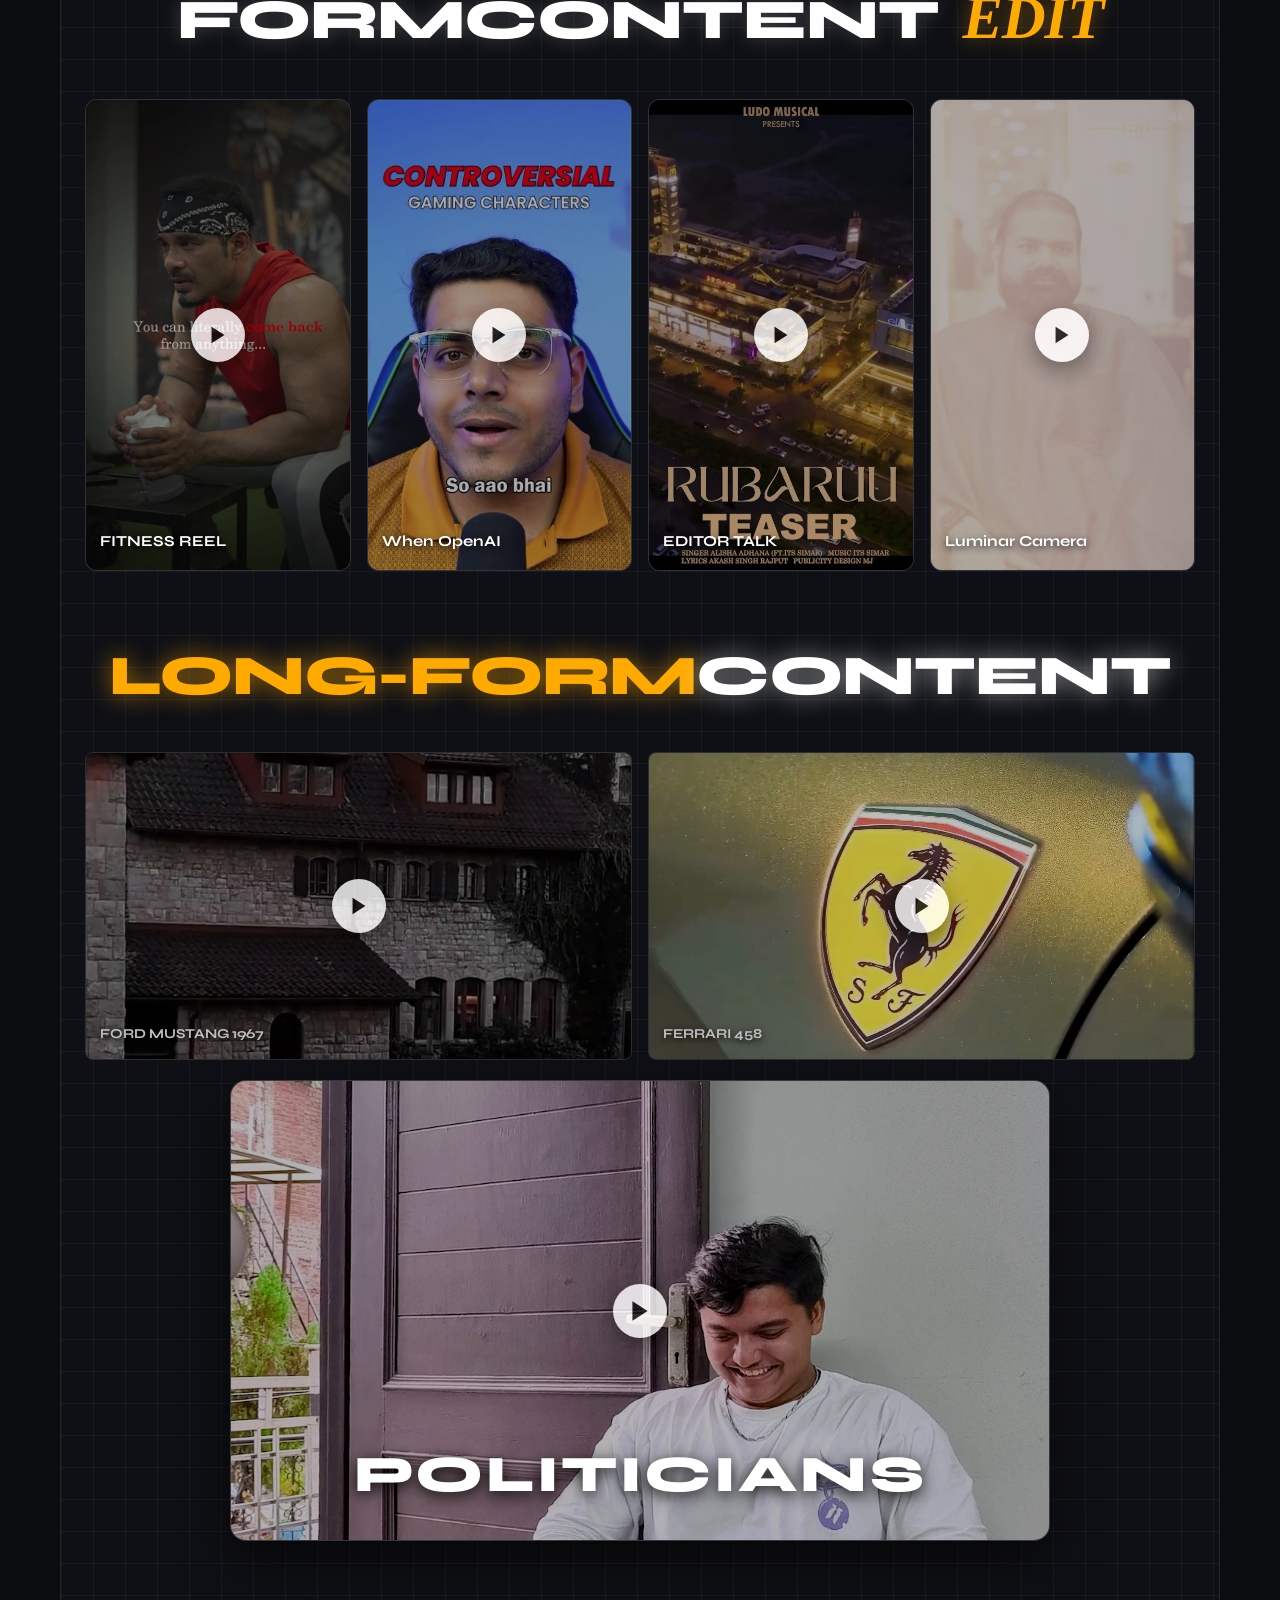
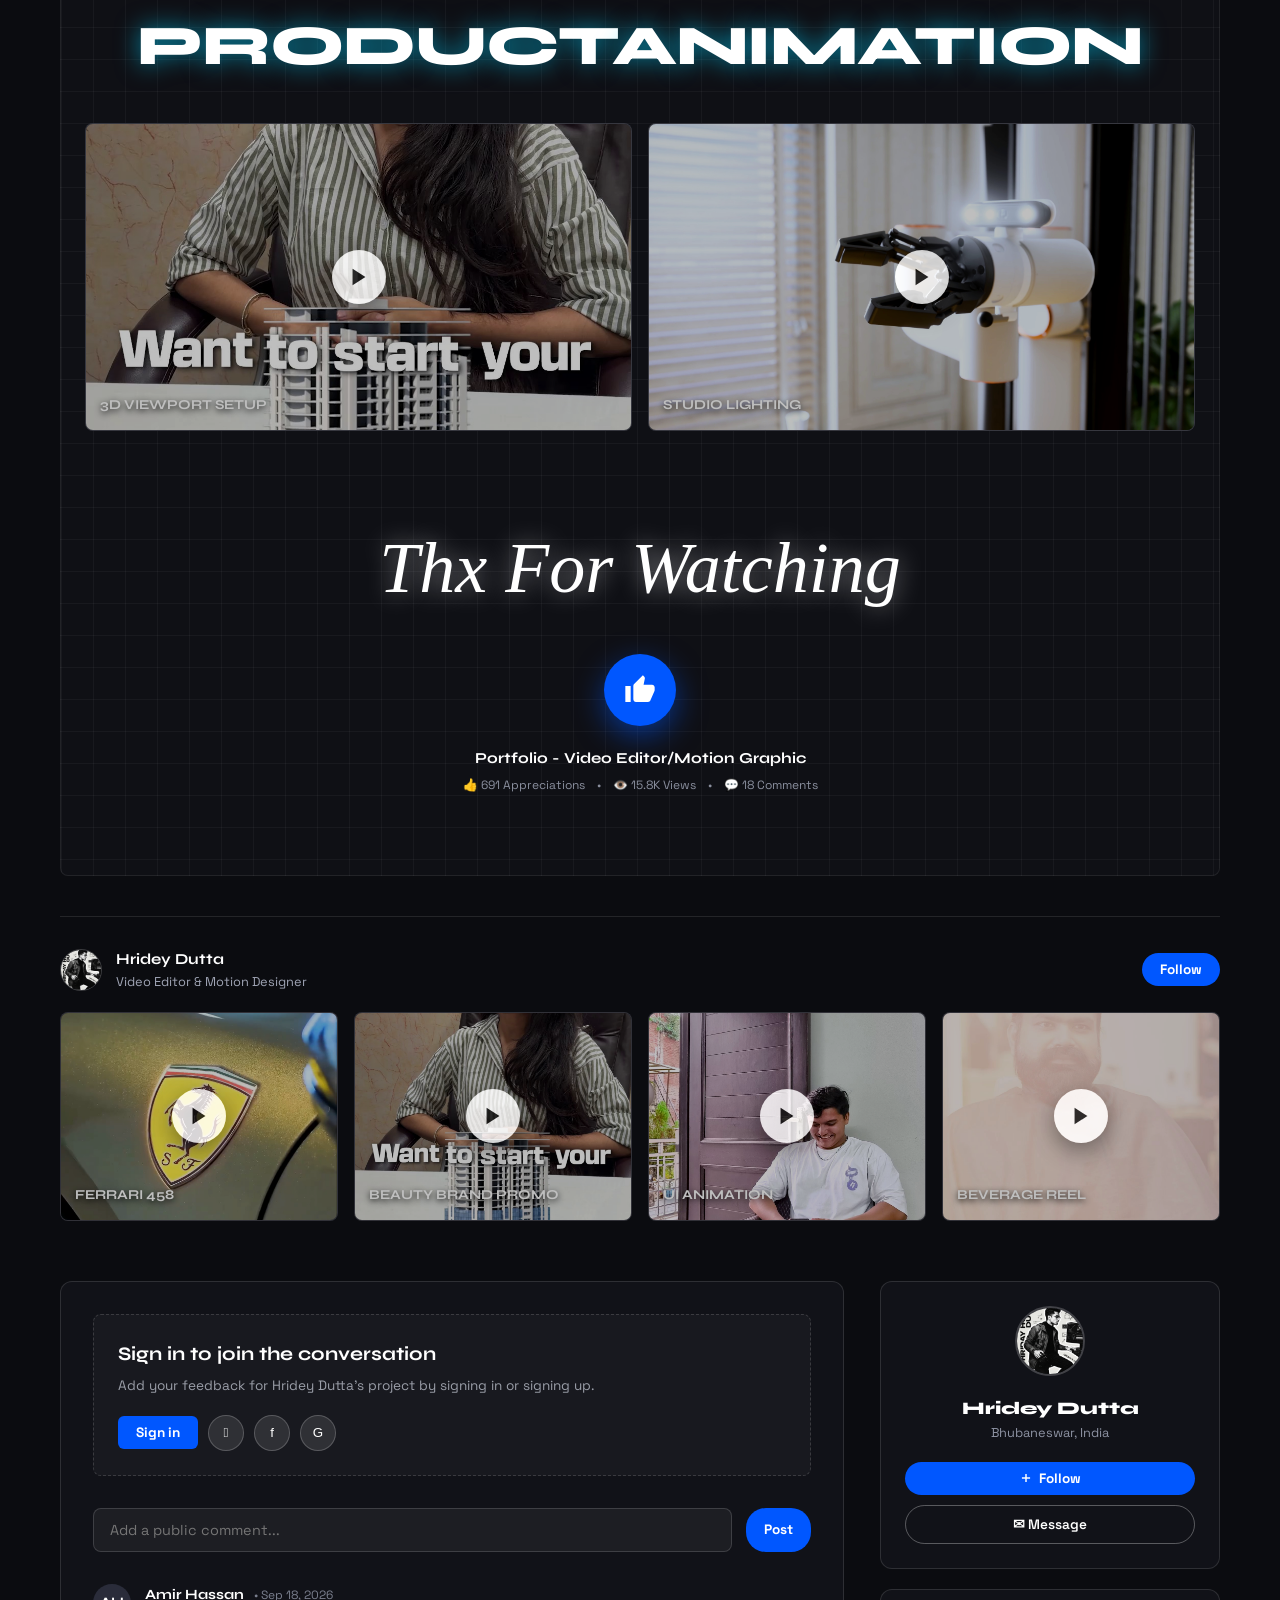
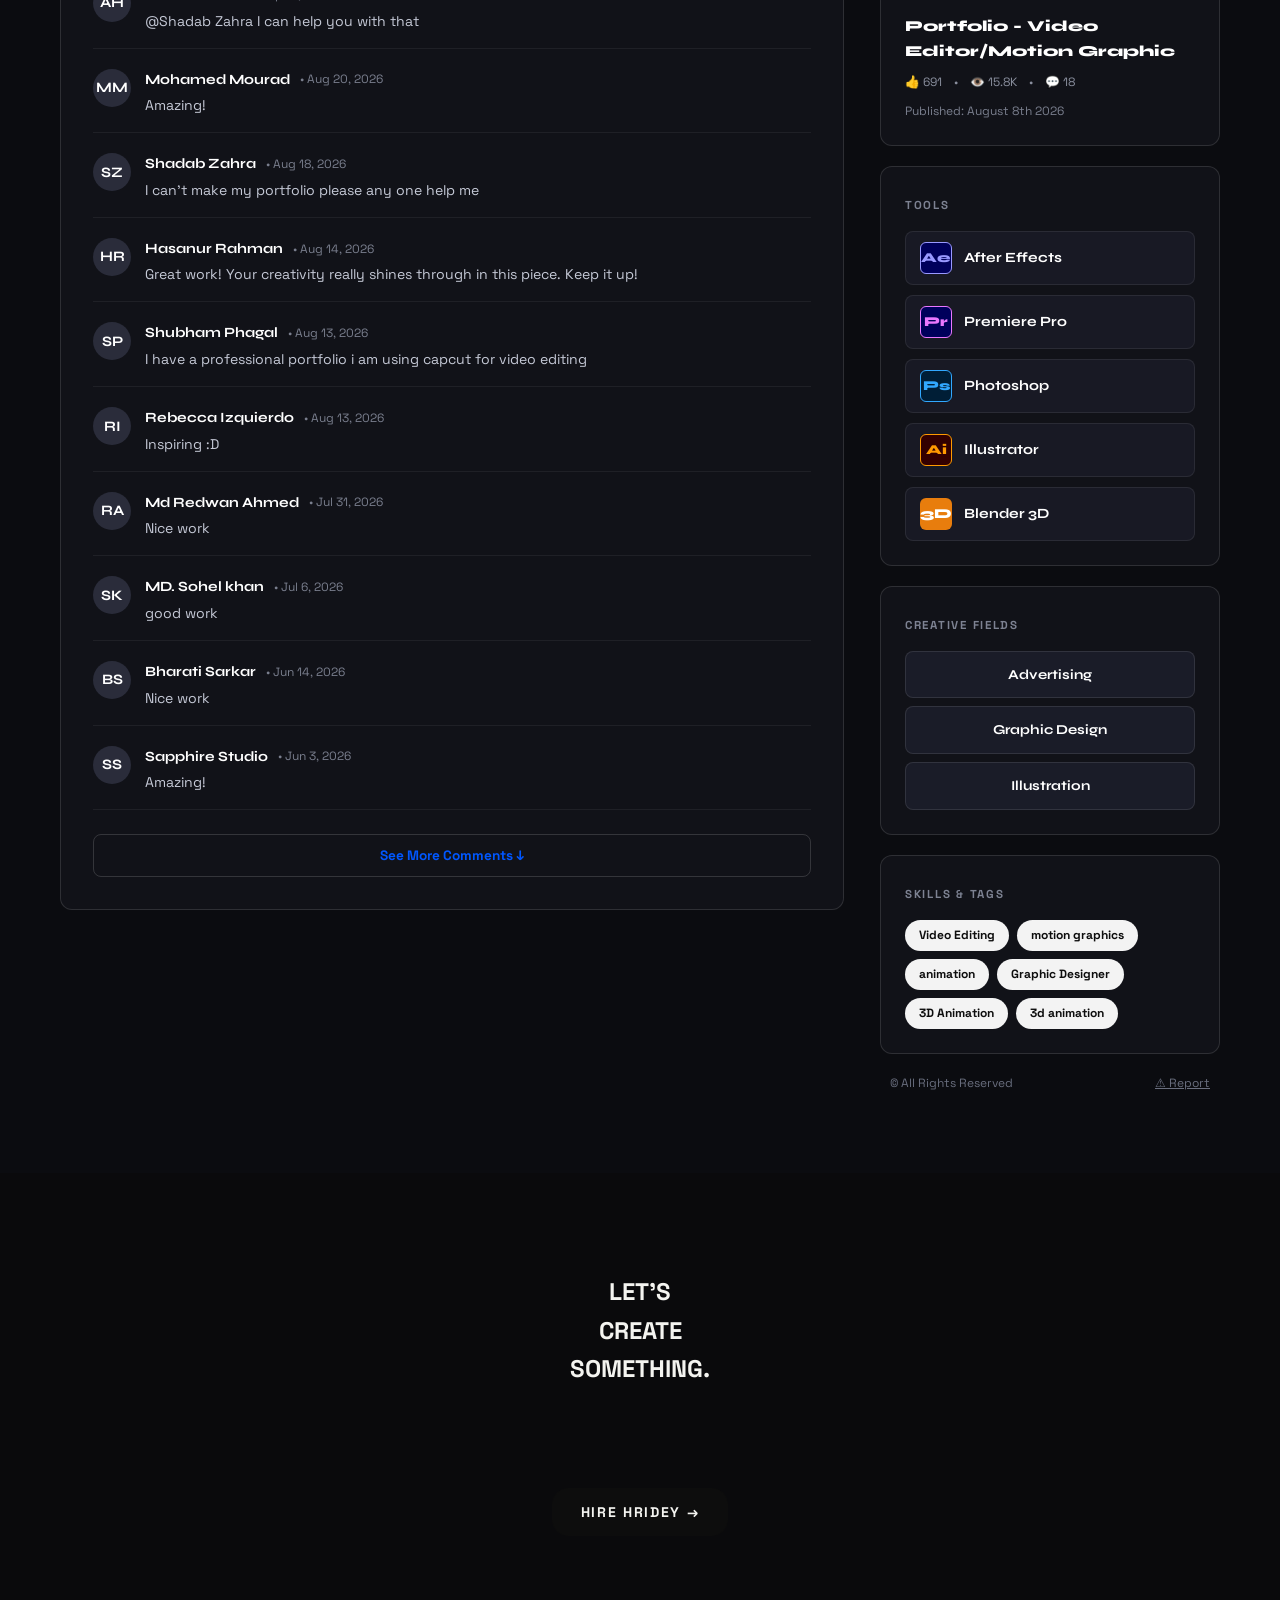
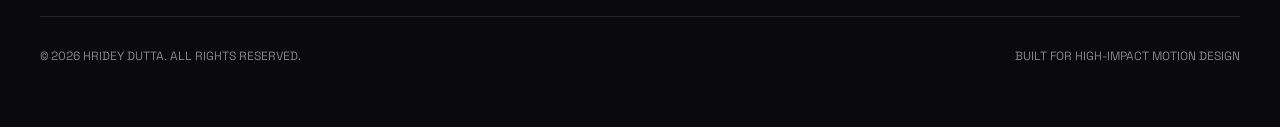
==== commit 669ce2e7: "Reorder sections according to client feedback: Video Editing -> Showreel -> Shorts -> Long-Form" ====
--- a/index.html
+++ b/index.html
@@ -5,7 +5,7 @@
   <meta name="viewport" content="width=device-width, initial-scale=1.0">
   <title>Portfolio - Video Editor / Motion Graphic :: Hridey Dutta 2026</title>
   <meta name="description" content="Official Behance Showcase Portfolio for Hridey Dutta — High-end Video Editor & Motion Graphic Designer featuring Short-Form Reels, Long-Form Content, and 3D Product Animation.">
-  <link rel="stylesheet" href="styles.css?v=2026.finalfix">
+  <link rel="stylesheet" href="styles.css?v=2026.arrangement">
 </head>
 <body>
 
@@ -100,10 +100,10 @@
       <div class="behance-grid-box">
         <div class="crt-hero-container open-modal-card"
              data-video="videos/showreel_main.mp4"
-             data-title="FEATURED SHOWREEL 2026 — HRIDEY DUTTA"
-             data-category-label="FEATURED SHOWREEL"
+             data-title="VIDEO EDITING PORTFOLIO SHOWCASE"
+             data-category-label="VIDEO EDITING"
              data-year="2026"
-             data-desc="Main featured video editing and motion graphics showcase compiling commercial edits, 3D product animations, and short-form content."
+             data-desc="High-impact video editing and motion graphics showcase compiling commercial edits, 3D product animations, and short-form content."
              data-tech="After Effects, Premiere Pro, DaVinci Resolve, Cinema 4D">
           <div class="crt-screen-content">
             <video muted loop playsinline autoplay preload="auto" style="position: absolute; inset: 0; width: 100%; height: 100%; object-fit: cover; opacity: 0.38;">
@@ -113,16 +113,36 @@
               <div class="sub-title">Video Editing</div>
               <div class="main-title">Portfolio</div>
             </div>
-            <div class="crt-play-overlay">
-              <div class="play-circle-icon">
-                <svg width="24" height="24" viewBox="0 0 24 24" fill="currentColor"><polygon points="5 3 19 12 5 21 5 3"></polygon></svg>
-              </div>
-            </div>
-          </div>
-        </div>
-
-        <!-- SECTION 1: SHORT-FORM CONTENT EDIT (SHORTS) -->
-        <div class="behance-section-header">
+          </div>
+        </div>
+
+        <!-- SECTION 1: FEATURED SHOWREEL -->
+        <div class="behance-section-header section-mt">
+          <h2 class="glow-title-bold">
+            <span class="glow-yellow">FEATURED</span><br class="mobile-break"><span class="glow-white">SHOWREEL</span>
+          </h2>
+        </div>
+
+        <div class="longform-featured-card open-modal-card showreel-showcase-card"
+             data-video="videos/showreel_main.mp4"
+             data-title="FEATURED SHOWREEL 2026 — HRIDEY DUTTA"
+             data-category-label="FEATURED SHOWREEL"
+             data-year="2026"
+             data-desc="Master showreel compilation showcasing dynamic rhythm editing, kinetic motion typography, automotive sequences, and 3D product animations."
+             data-tech="After Effects, Premiere Pro, DaVinci Resolve, Cinema 4D">
+          <video muted loop playsinline autoplay preload="auto" poster="assets/posters/showreel_main.jpg">
+            <source src="videos/showreel_main.mp4" type="video/mp4">
+          </video>
+          <div class="reel-play-overlay">
+            <div class="play-circle-icon">
+              <svg width="26" height="26" viewBox="0 0 24 24" fill="currentColor"><polygon points="5 3 19 12 5 21 5 3"></polygon></svg>
+            </div>
+          </div>
+          <div class="featured-big-title">SHOWREEL 2026</div>
+        </div>
+
+        <!-- SECTION 2: SHORT-FORM CONTENT EDIT (SHORTS) -->
+        <div class="behance-section-header section-mt">
           <h2 class="glow-title-bold">
             SHORT-FORM<br class="mobile-break">CONTENT <span class="glow-title-script">edit</span>
           </h2>
@@ -206,7 +226,7 @@
           </div>
         </div>
 
-        <!-- SECTION 2: LONG-FORM CONTENT -->
+        <!-- SECTION 3: LONG-FORM CONTENT -->
         <div class="behance-section-header section-mt">
           <h2 class="glow-title-bold">
             <span class="glow-yellow">LONG-FORM</span><br class="mobile-break"><span class="glow-white">CONTENT</span>
@@ -269,7 +289,7 @@
           <div class="featured-big-title">POLITICIANS</div>
         </div>
 
-        <!-- SECTION 3: PRODUCT ANIMATION -->
+        <!-- SECTION 4: PRODUCT ANIMATION -->
         <div class="behance-section-header section-mt">
           <h2 class="glow-title-bold">
             <span class="glow-cyan">PRODUCT<br class="mobile-break">ANIMATION</span>
@@ -314,7 +334,7 @@
           </div>
         </div>
 
-        <!-- SECTION 4: THX FOR WATCHING & APPRECIATE CTA -->
+        <!-- SECTION 5: THX FOR WATCHING & APPRECIATE CTA -->
         <div class="thx-section">
           <div class="thx-title">Thx For Watching</div>
           
@@ -334,7 +354,7 @@
 
       </div>
 
-      <!-- SECTION 5: RELATED PROJECTS CAROUSEL ROW -->
+      <!-- SECTION 6: RELATED PROJECTS CAROUSEL ROW -->
       <div class="behance-related-row">
         <div class="behance-related-header">
           <div class="behance-creator-meta">
@@ -424,7 +444,7 @@
         </div>
       </div>
 
-      <!-- SECTION 6: BEHANCE 2-COLUMN DETAILS & COMMENTS -->
+      <!-- SECTION 7: BEHANCE 2-COLUMN DETAILS & COMMENTS -->
       <div class="behance-bottom-details">
 
         <!-- Left Column: Comments Thread -->
--- a/styles.css
+++ b/styles.css
@@ -2777,7 +2777,7 @@
   }
 
   .glow-title-bold {
-    font-size: clamp(22px, 6.5vw, 34px) !important;
+    font-size: clamp(20px, 6vw, 32px) !important;
     font-weight: 800 !important;
     line-height: 1.05 !important;
     letter-spacing: -0.01em !important;
@@ -2785,10 +2785,11 @@
     text-align: center !important;
     word-break: normal !important;
     overflow-wrap: break-word !important;
+    text-wrap: balance !important;
   }
 
   .glow-title-script {
-    font-size: clamp(22px, 6.5vw, 34px) !important;
+    font-size: clamp(20px, 6vw, 32px) !important;
     line-height: 1.05 !important;
     margin-left: 4px !important;
   }
@@ -2929,12 +2930,16 @@
   }
 
   .featured-big-title {
-    font-size: clamp(17px, 5.2vw, 24px) !important;
+    font-size: clamp(16px, 5vw, 24px) !important;
     font-weight: 800 !important;
     bottom: 12px !important;
-    left: 12px !important;
+    width: 100% !important;
+    left: 0 !important;
+    right: 0 !important;
+    text-align: center !important;
     letter-spacing: 0.04em !important;
     text-shadow: 0 2px 10px rgba(0, 0, 0, 0.85) !important;
+    pointer-events: none !important;
   }
 
   /* 9. Product Animation & MAG Extra 3D Render Spacing */
@@ -3328,158 +3333,6 @@
     color: #8e94a5 !important;
   }
 
-  .comment-body {
-    font-size: 13px !important;
-    line-height: 1.4 !important;
-    color: #d8dbe6 !important;
-    word-break: normal !important;
-    overflow-wrap: break-word !important;
-  }
-
-  .see-more-comments-btn {
-    width: 100% !important;
-    height: 40px !important;
-    font-size: 13px !important;
-    font-weight: 600 !important;
-    margin-top: 10px !important;
-  }
-
-  /* 11. Author Sidebar & Profile (Compact Mobile Card, Full-Width Buttons) */
-  .sidebar-box-container {
-    width: 100% !important;
-    display: flex !important;
-    flex-direction: column !important;
-    gap: 12px !important;
-  }
-
-  .sidebar-card {
-    width: 100% !important;
-    max-width: 100% !important;
-    padding: 16px 12px !important;
-    border-radius: 12px !important;
-    box-sizing: border-box !important;
-  }
-
-  .sidebar-owner-card {
-    text-align: center !important;
-  }
-
-  .sidebar-owner-avatar {
-    width: 60px !important;
-    height: 60px !important;
-    min-width: 60px !important;
-    min-height: 60px !important;
-    border-radius: 50% !important;
-    margin: 0 auto 10px auto !important;
-    display: block !important;
-  }
-
-  .sidebar-owner-name {
-    font-size: 20px !important;
-    font-weight: 700 !important;
-    color: #ffffff !important;
-    margin-bottom: 3px !important;
-  }
-
-  .sidebar-owner-location {
-    font-size: 13px !important;
-    color: #a0a5b5 !important;
-    margin-bottom: 14px !important;
-  }
-
-  .sidebar-actions-stack {
-    display: flex !important;
-    flex-direction: column !important;
-    gap: 8px !important;
-    width: 100% !important;
-  }
-
-  .sidebar-actions-stack button,
-  .sidebar-actions-stack a {
-    width: 100% !important;
-    min-height: 42px !important;
-    font-size: 13px !important;
-    font-weight: 700 !important;
-    border-radius: 21px !important;
-    display: flex !important;
-    align-items: center !important;
-    justify-content: center !important;
-    box-sizing: border-box !important;
-  }
-
-  /* 12. Tools Section (Row Height 46-50px, Icon 28px, Text 13-14px) */
-  .tools-badge-list {
-    display: flex !important;
-    flex-direction: column !important;
-    gap: 8px !important;
-    width: 100% !important;
-  }
-
-  .software-badge-item {
-    height: 48px !important;
-    min-height: 48px !important;
-    padding: 0 12px !important;
-    display: flex !important;
-    align-items: center !important;
-    gap: 12px !important;
-    border-radius: 8px !important;
-    width: 100% !important;
-    box-sizing: border-box !important;
-  }
-
-  .software-icon-box {
-    width: 28px !important;
-    height: 28px !important;
-    min-width: 28px !important;
-    min-height: 28px !important;
-    font-size: 13px !important;
-    font-weight: 700 !important;
-    display: flex !important;
-    align-items: center !important;
-    justify-content: center !important;
-    border-radius: 6px !important;
-  }
-
-  .software-badge-name {
-    font-size: 13px !important;
-    font-weight: 600 !important;
-    color: #ffffff !important;
-  }
-
-  .pill-tags-flex, .creative-fields-stack {
-    display: flex !important;
-    flex-wrap: wrap !important;
-    gap: 8px !important;
-    width: 100% !important;
-  }
-
-  .pill-tag-item, .field-tag-button {
-    font-size: 12px !important;
-    padding: 6px 12px !important;
-    border-radius: 16px !important;
-  }
-
-  /* 13. Footer & Page Bottom (Strong Typography 28-36px, Centered, No Overflow) */
-  .section-contact {
-    padding: 36px 14px 24px 14px !important;
-  }
-
-  .section-contact .contact-editorial-title {
-    font-size: clamp(26px, 8vw, 36px) !important;
-    line-height: 1.15 !important;
-    text-align: center !important;
-    margin-bottom: 18px !important;
-  }
-
-  .footer-bottom {
-    font-size: 12px !important;
-    padding: 16px 10px 8px 10px !important;
-    display: flex !important;
-    flex-direction: column !important;
-    gap: 6px !important;
-    text-align: center !important;
-    color: #8e94a5 !important;
-  }
 
   /* Work Page Category Filters Horizontally Scrollable on Mobile */
   .work-filter-bar {
